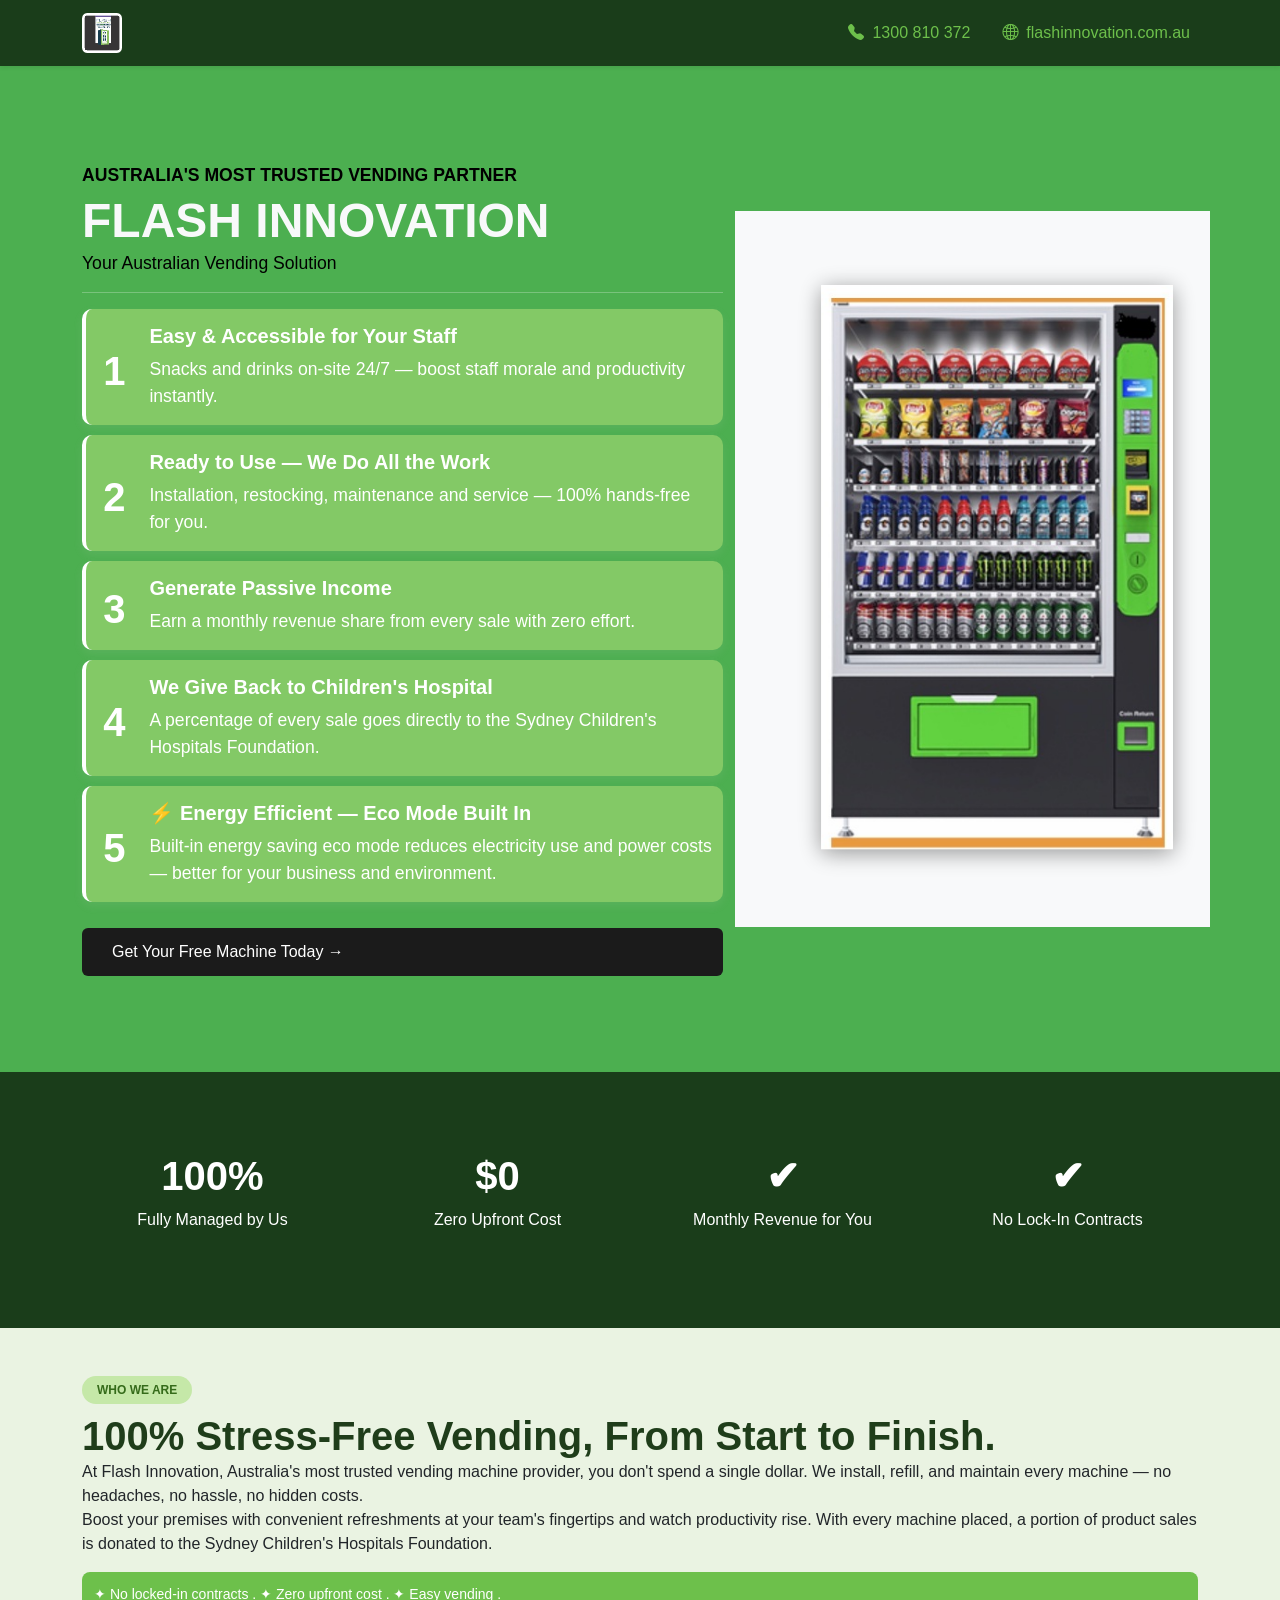
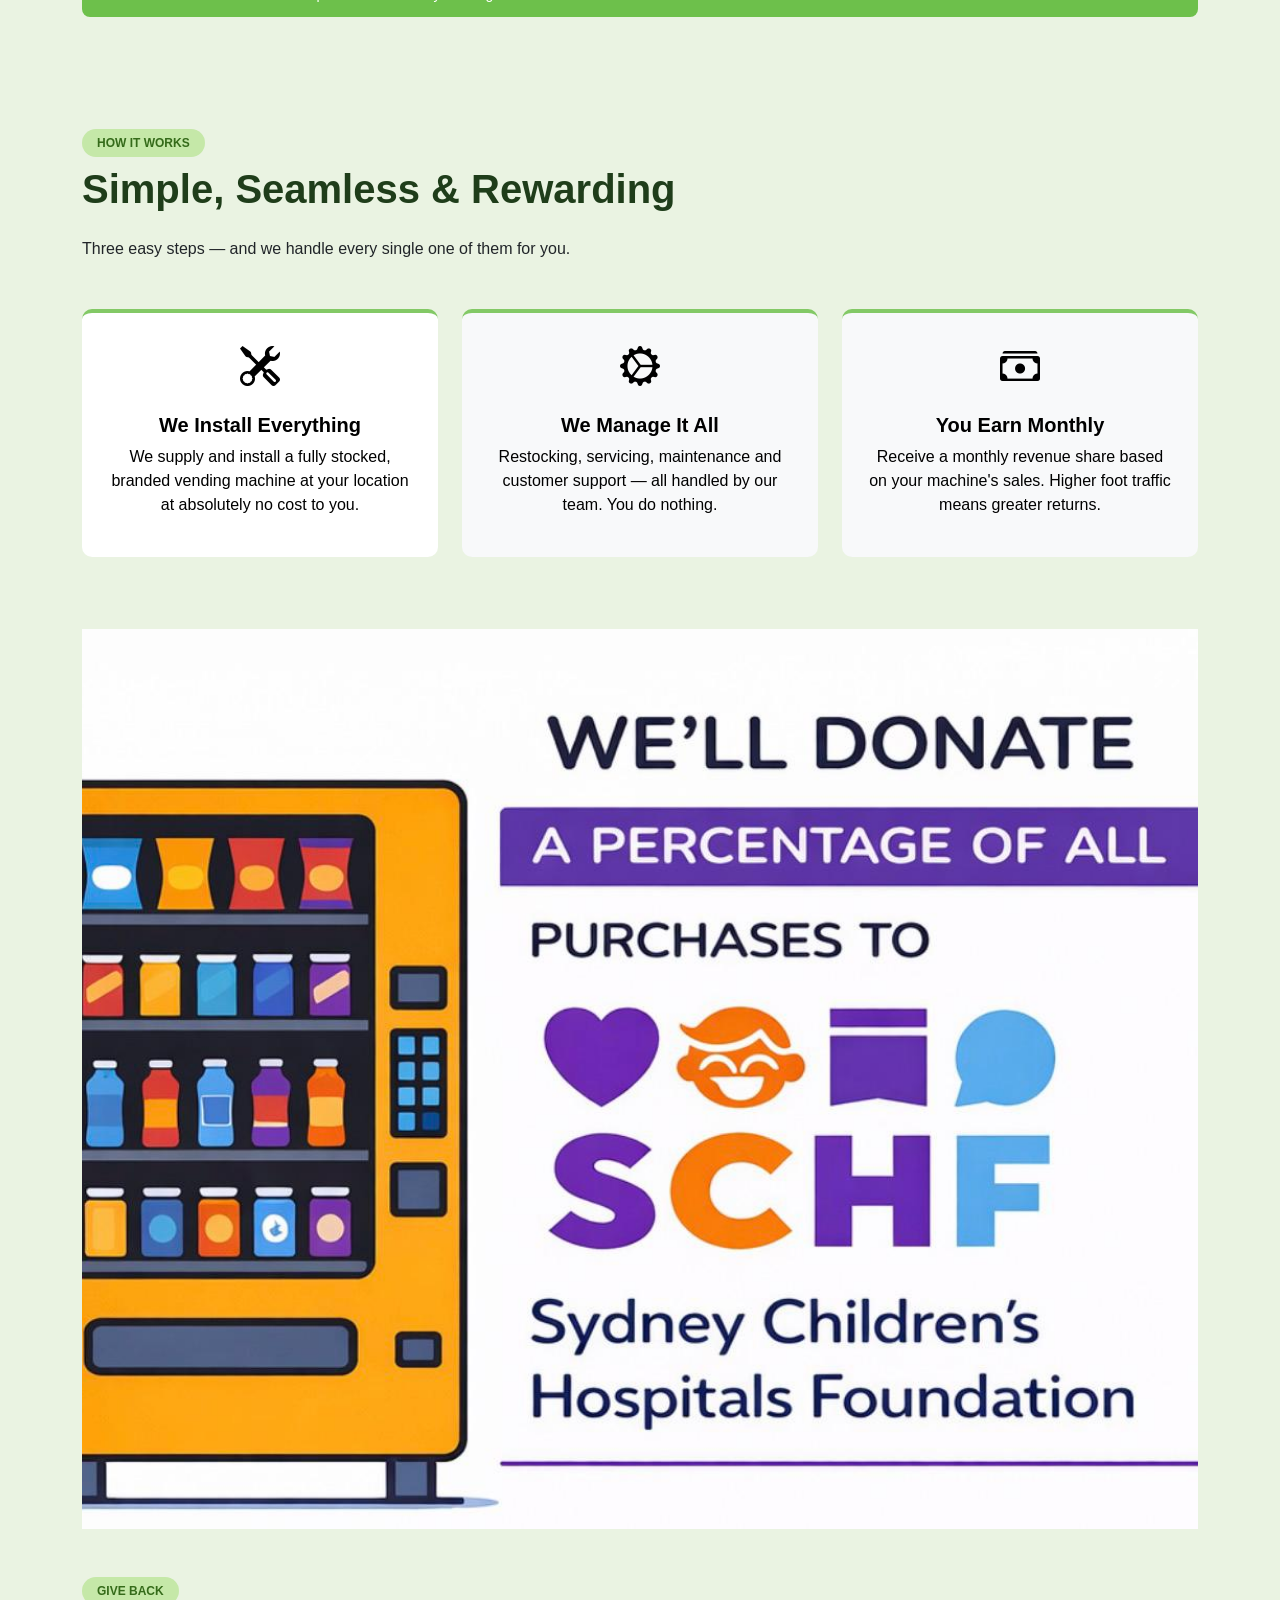
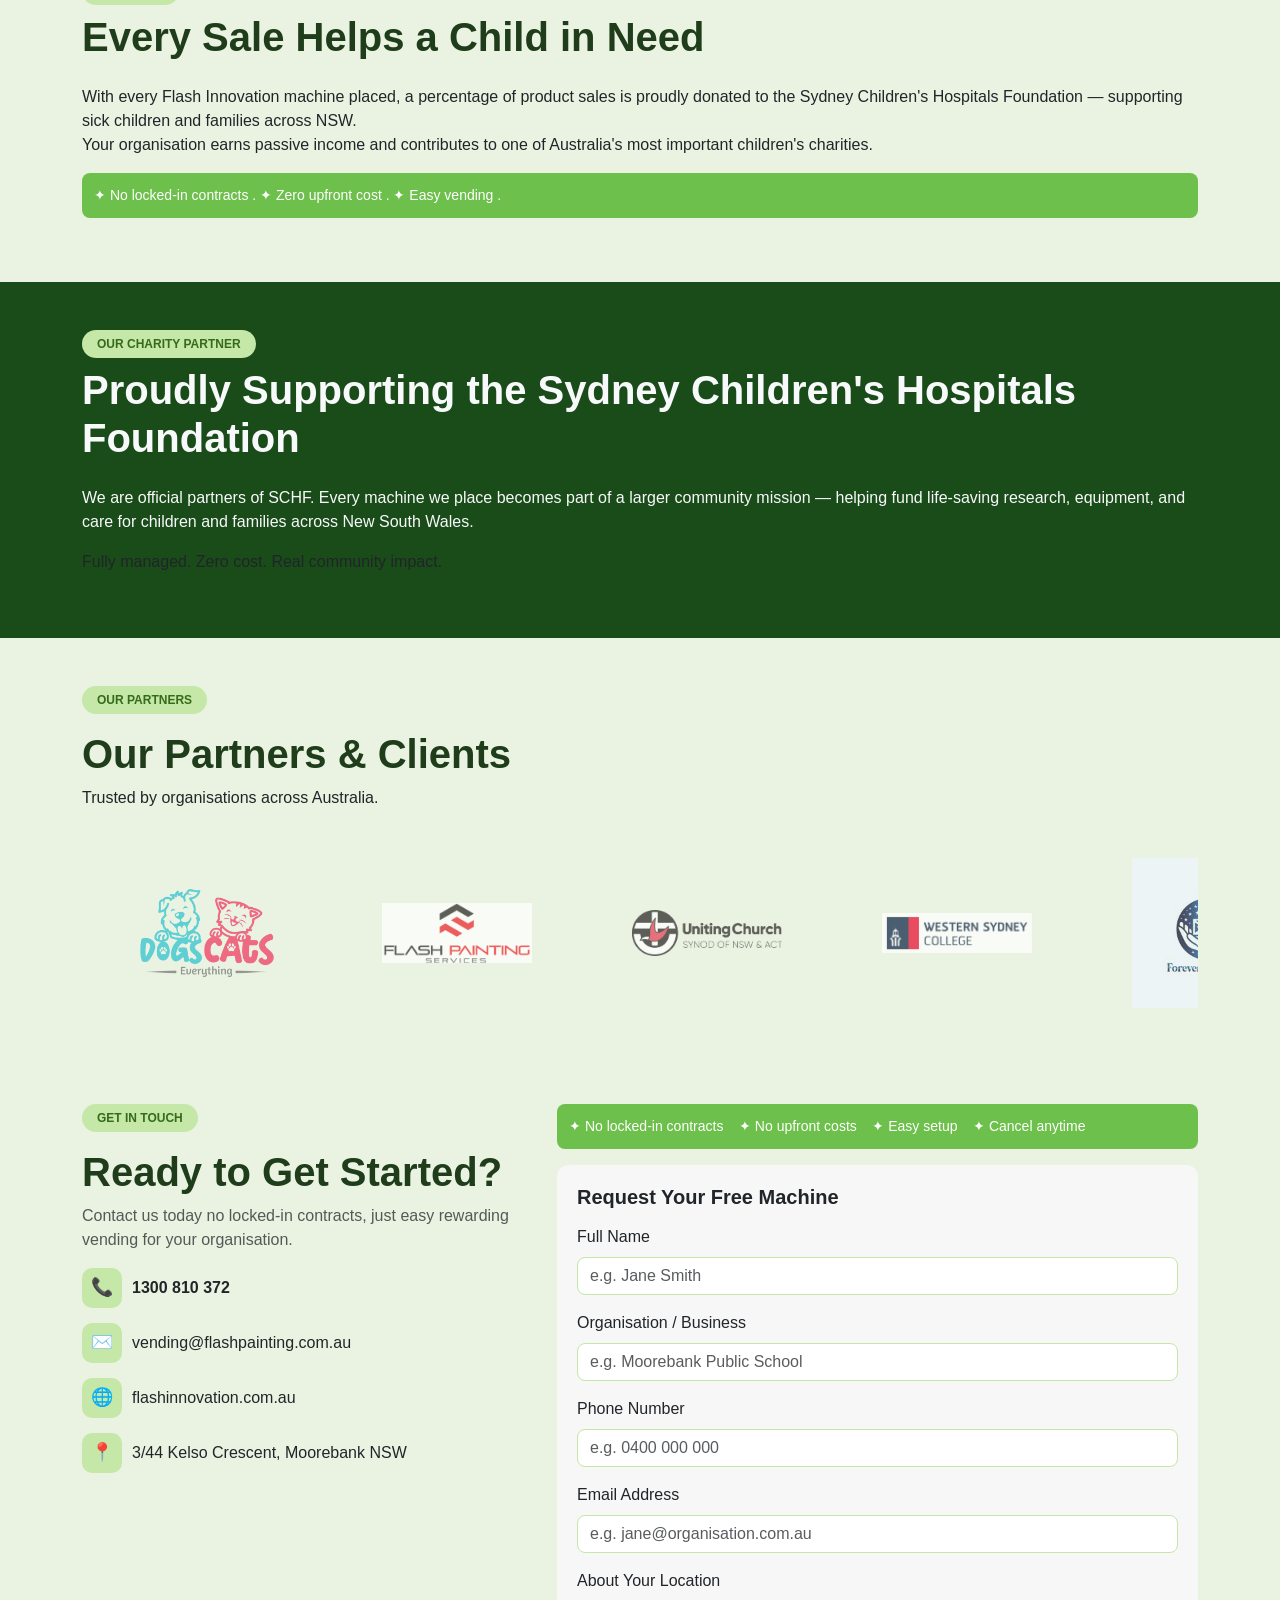
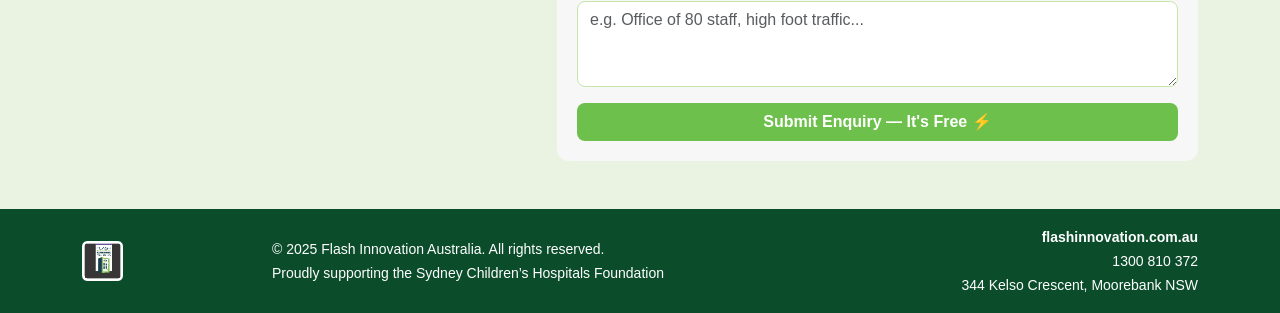
==== index.html @ 41f9fbfb "first commit" ====
<!DOCTYPE html>
<html lang="en">
<head>
  <meta charset="UTF-8">
  <meta name="viewport" content="width=device-width, initial-scale=1.0">
  <title>Flash Innovation</title>
  <!-- Bootstrap 5 CSS -->
  <link href="https://cdn.jsdelivr.net/npm/bootstrap@5.3.0/dist/css/bootstrap.min.css" rel="stylesheet">
  <link href="https://cdn.jsdelivr.net/npm/bootstrap-icons@1.10.5/font/bootstrap-icons.css" rel="stylesheet">
  <link rel="stylesheet" href="style.css">
</head>
<body>

  <!-- Navbar -->
  <nav class="navbar navbar-expand-lg navbar-light  shadow-sm" style="background-color: #1a3d1a;">
    <div class="container">
      <a class="navbar-brand d-flex align-items-center" href="#">
        <img src="image33.png" alt="Logo" width="40" height="40" class="me-2">
      </a>
      <button class="navbar-toggler" type="button" data-bs-toggle="collapse" data-bs-target="#navbarNav">
        <span class="navbar-toggler-icon"></span>
      </button>
     <div class="collapse navbar-collapse justify-content-end" id="navbarNav">
      <ul class="navbar-nav align-items-center">
        
        <!-- Phone -->
        <li class="nav-item me-3">
          <a class="nav-link d-flex align-items-center" href="tel:1300810372" style="color: #6dc04b;">
            <i class="bi bi-telephone-fill me-2"></i> 1300 810 372
          </a>
        </li>

        <!-- Website / Email -->
        <li class="nav-item">
          <a class="nav-link d-flex align-items-center" href="https://flashinnovation.com.au" target="_blank" style="color: #6dc04b;">
            <i class="bi bi-globe2 me-2"></i> flashinnovation.com.au
          </a>
        </li>

      </ul>
    </div>
    </div>
  </nav>

  <!-- Hero Section -->
  <section class="hero-section text-lg-start">
    <div class="container">
      <div class="row align-items-center">
        
        <div class="col-lg-7 mb-4 mb-lg-0">
          <p class="mb-1 text-black fw-bold">AUSTRALIA'S MOST TRUSTED VENDING PARTNER</p>
          <h1 class="title text-light mb-0">FLASH INNOVATION</h1>
          <p class="mb-2 text-black">Your Australian Vending Solution</p>
          
          <hr>
          

          <div class="features mt-3">
            <div class="card">
              <div class="row align-items-center">
                <div class="col-1 text-end">
                  <h1 class="fs-1">1</h1>
                </div>
                <div class="align-left col-11">
                  <h5><b>Easy & Accessible for Your Staff</b></h5>
                  <p>Snacks and drinks on-site 24/7 — boost staff morale and productivity instantly.</p>
                </div>
              </div>              
            </div>

            <div class="card">
              <div class="row align-items-center">
                 <div class="col-1 text-end">
                  <h1 class="fs-1">2</h1>
                </div>
                <div class="col-11">
                  <h5><b>Ready to Use — We Do All the Work</b></h5>
                   <p>Installation, restocking, maintenance and service — 100% hands-free for you.</p>
                </div>
              </div>              
            </div>

             <div class="card">
              <div class="row align-items-center">
                <div class="col-1 text-end">
                  <h1 class="fs-1">3</h1>
                </div>
                <div class="col-11">
                  <h5><b>Generate Passive Income</b></h5>
                   <p>Earn a monthly revenue share from every sale with zero effort.</p>
                </div>
              </div>              
            </div>

            <div class="card">
              <div class="row align-items-center">
                <div class="col-1 text-end">
                  <h1 class="fs-1">4</h1>
                </div>
                <div class="col-11">
                  <h5><b>We Give Back to Children's Hospital</b></h5>
                   <p>A percentage of every sale goes directly to the Sydney Children's Hospitals Foundation.</p>
                </div>
              </div>              
            </div>
            <div class="card">
              <div class="row align-items-center">
                <div class="col-1 text-end">
                  <h1 class="fs-1">5</h1>
                </div>
                <div class="col-11">
                  <h5><b>⚡ Energy Efficient — Eco Mode Built In</b></h5>
                   <p>Built-in energy saving eco mode reduces electricity use and power costs — better for your business and environment.</p>
                </div>
              </div>              
            </div>      
          </div>

          <a href="#" class="btn btn-primary mt-3 w-100 text-start">Get Your Free Machine Today →</a>
        </div>
        <div class="col-lg-5 mb-4 mb-lg-0 bg-light">
          <div class="vending-image">
            <img src="image14.png" alt="Vending Machine">
          </div>
        </div>
      </div>
    </div>
  </section>

  <!-- Stats Section -->
  <section class="stats-section">
    <div class="container">
      <div class="row text-center justify-content-center">
        <div class="col-md-3 col-6 stat">
          <h2>100%</h2>
          <p>Fully Managed by Us</p>
        </div>
        <div class="col-md-3 col-6 stat">
          <h2>$0</h2>
          <p>Zero Upfront Cost</p>
        </div>
        <div class="col-md-3 col-6 stat">
          <h2>✔</h2>
          <p>Monthly Revenue for You</p>
        </div>
        <div class="col-md-3 col-6 stat">
          <h2>✔</h2>
          <p>No Lock-In Contracts</p>
        </div>
      </div>
    </div>
  </section>

    <!-- End Section -->
    <!-- start Section -->

    <section>
        <div class="container py-5">
         <div class="badge-custom mb-2">
            <p style="margin: 0;">WHO WE ARE</p>
       
          </div>
            <h1 class="title mb-0">
              100% Stress-Free Vending, From Start to Finish.
            </h1>
            <p>
              At Flash Innovation, Australia's most trusted vending machine provider, you don't spend a single dollar. We install, refill, and maintain
              every machine — no headaches, no hassle, no hidden costs. <br>
              Boost your premises with convenient refreshments at your team's fingertips and watch productivity rise. With every machine placed, a
              portion of product sales is donated to the Sydney Children's Hospitals Foundation.
            </p>
         
           <div class="highlight-bar mb-3 text-blod">
              <span>✦ No locked-in contracts . </span>
              <span>✦ Zero upfront cost . </span>
              <span>✦ Easy vending . </span>
            </div>

            
        </div>
    </section>

    <section class="rewarding">
      <div class="container py-5">
        
        <!-- Badge -->
        <div class="badge-custom mb-2">
          <p class="mb-0">HOW IT WORKS</p>
        </div>

        <!-- Title -->
        <h1 class="title mb-4">Simple, Seamless & Rewarding</h1>
        <p class="mb-5">Three easy steps — and we handle every single one of them for you.</p>

        <div class="row justify-content-center">

          <!-- Step 1 -->
          <div class="col-md-4 mb-4">
            <div class="card h-100 text-center p-4" 
                style="background-color: #fff; color: #000; border: none; border-radius: 10px; border-top: #83c966 solid 4px;">
              <!-- Icon -->
              <i class="bi bi-tools fs-1 mb-3"></i>
              <h5 class="mb-2"><b>We Install Everything</b></h5>
              <p>We supply and install a fully stocked, branded vending machine at your location at absolutely no cost to you.</p>
            </div>           
          </div>

          <!-- Step 2 -->
          <div class="col-md-4 mb-4">
            <div class="card h-100 text-center p-4" 
                style="background-color: #f8f9fa; color: #000; border: none; border-radius: 10px; border-top: #83c966 solid 4px;">
              <i class="bi bi-gear-wide-connected fs-1 mb-3"></i>           
              <h5 class="mb-2"><b>We Manage It All</b></h5>
              <p>Restocking, servicing, maintenance and customer support — all handled by our team. You do nothing.</p>
            </div>           
          </div>

          <!-- Step 3 -->
          <div class="col-md-4 mb-4">
            <div class="card h-100 text-center p-4" 
                style="background-color: #f8f9fa; color: #000; border: none; border-radius: 10px; border-top: #83c966 solid 4px;">
              <i class="bi bi-cash-stack fs-1 mb-3"></i>
              <h5 class="mb-2"><b>You Earn Monthly</b></h5>
              <p>Receive a monthly revenue share based on your machine's sales. Higher foot traffic means greater returns.</p>
            </div>           
          </div>

        </div>
      </div>
    </section>
 

<section class="hero-image container py-0">
  <img src="discount.jpeg" alt="Discount Banner" class="img-fluid w-100" style="height: 100vh; object-fit: cover;">
</section>


        <!-- start Section -->

    <section>
        <div class="container py-5">
         <div class="badge-custom mb-2">
            <p style="margin: 0; ">GIVE BACK</p>
       
          </div>
            <h1 class="title mb-4">
              Every Sale Helps a Child in Need
            </h1>
            <p>
              With every Flash Innovation machine placed, a percentage of product sales is proudly donated to the Sydney Children's Hospitals
              Foundation — supporting sick children and families across NSW. <Br>
              Your organisation earns passive income and contributes to one of Australia's most important children's charities.
            </p>
         
           <div class="highlight-bar mb-3 text-blod">
              <span>✦ No locked-in contracts .</span>
              <span>✦ Zero upfront cost .</span>
              <span>✦ Easy vending .</span>
            </div>

            
        </div>
    </section>

            <!-- start Section -->

    <section style="background-color: #1a4c1a;">
        <div class="container py-5">
         <div class="badge-custom mb-2">
            <p style="margin: 0;">OUR CHARITY PARTNER</p>
       
          </div>
            <h1 class="title mb-4 text-light">
             Proudly Supporting the Sydney Children's Hospitals Foundation
            </h1>
            <p class="text-light">
           We are official partners of SCHF. Every machine we place becomes part of a larger community mission — helping fund life-saving research, equipment, and care for children and families across New South Wales.
            </p>
            <p >Fully managed. Zero cost. Real community impact.</p>

            
        </div>
    </section>


        <!-- start Section -->

<section>
  <div class="container py-5">

    <div>
      <div class="badge-custom">
        <p style="margin: 0;">OUR PARTNERS</p>
      </div>
      <h1 class="title mt-3">Our Partners & Clients</h1>
      <p>Trusted by organisations across Australia.</p>
    </div>
   

    <!-- Clients Slider -->
    <div class="client-slider mt-5">
      <div class="slide-track">

        <!-- Client 1 -->
        <div class="slide">
          <img src="Dogs-Cats-Everything-Logo.png" alt="">
        </div>

        <!-- Client 2 -->
        <div class="slide">
          <img src="images.png" alt="">
        </div>

        <!-- Client 3 -->
        <div class="slide">
          <img src="synod-logo.62e58ea5.png" alt="Client 3">
        </div>

        <!-- Client 4 -->
        <div class="slide">
          <img src="logo-(1).png" alt="Client 4">
        </div>

        <!-- Client 5 -->
        <div class="slide">
          <img src="foreverMessage_logo.jpeg" alt="Client 5">
        </div>

        <!-- Repeat for smooth loop -->
        <div class="slide">
          <img src="Dogs-Cats-Everything-Logo.png" alt="Client 1">
        </div>
        <div class="slide">
          <img src="images.png" alt="Client 2">
        </div>
        <div class="slide">
          <img src="synod-logo.62e58ea5.png" alt="Client 3">
        </div>
        <div class="slide">
          <img src="logo-(1).png" alt="Client 4">
        </div>
        <div class="slide">
          <img src="foreverMessage_logo.jpeg" alt="Client 5">
        </div>

      </div>
    </div>

  </div>
</section>

<section class="py-5">
  <div class="container">
    <div class="row g-4">

      <!-- LEFT SIDE -->
      <div class="col-lg-5">

        <span class="badge-custom">GET IN TOUCH</span>

        <h1 class="title mt-3">Ready to Get Started?</h1>

        <p class="text-muted">
          Contact us today  no locked-in contracts, just easy rewarding vending for your organisation.
        </p>

        <div class="info-box">
          <div class="icon-box">📞</div>
          <div><strong>1300 810 372</strong></div>
        </div>

        <div class="info-box">
          <div class="icon-box">✉️</div>
          <div>vending@flashpainting.com.au</div>
        </div>

        <div class="info-box">
          <div class="icon-box">🌐</div>
          <div>flashinnovation.com.au</div>
        </div>

        <div class="info-box">
          <div class="icon-box">📍</div>
          <div>3/44 Kelso Crescent, Moorebank NSW</div>
        </div>

      </div>

      <!-- RIGHT SIDE -->
      <div class="col-lg-7">

        <div class="highlight-bar mb-3">
          ✦ No locked-in contracts &nbsp;&nbsp;
          ✦ No upfront costs &nbsp;&nbsp;
          ✦ Easy setup &nbsp;&nbsp;
          ✦ Cancel anytime
        </div>

        <div class="form-card">

          <h5 class="mb-3 fw-bold">Request Your Free Machine</h5>

          <form>
            <div class="mb-3">
              <label class="form-label">Full Name</label>
              <input type="text" class="form-control" placeholder="e.g. Jane Smith">
            </div>

            <div class="mb-3">
              <label class="form-label">Organisation / Business</label>
              <input type="text" class="form-control" placeholder="e.g. Moorebank Public School">
            </div>

            <div class="mb-3">
              <label class="form-label">Phone Number</label>
              <input type="text" class="form-control" placeholder="e.g. 0400 000 000">
            </div>

            <div class="mb-3">
              <label class="form-label">Email Address</label>
              <input type="email" class="form-control" placeholder="e.g. jane@organisation.com.au">
            </div>

            <div class="mb-3">
              <label class="form-label">About Your Location</label>
              <textarea class="form-control" rows="3" placeholder="e.g. Office of 80 staff, high foot traffic..."></textarea>
            </div>

            <button type="submit" class="btn btn-custom w-100">
              Submit Enquiry — It's Free ⚡
            </button>

          </form>

        </div>

      </div>

    </div>
  </div>
</section>

<!-- Bootstrap 5 Footer -->
<footer class="bg-success text-white py-3" style="background-color:#0b4d2b !important;">
    <div class="container">
        <div class="row align-items-center text-center text-md-start">
            
            <!-- Left: Logo -->
            <div class="col-md-2 mb-2 mb-md-0">
                <img src="image33.png" alt="Logo" class="img-fluid" style="max-height:40px;">
            </div>

            <!-- Center: Text -->
            <div class="col-md-6 mb-2 mb-md-0">
                <small>
                    © 2025 Flash Innovation Australia. All rights reserved.<br>
                    Proudly supporting the Sydney Children’s Hospitals Foundation
                </small>
            </div>

            <!-- Right: Contact Info -->
            <div class="col-md-4 text-md-end">
                <small>
                    <strong>flashinnovation.com.au</strong><br>
                    1300 810 372<br>
                    344 Kelso Crescent, Moorebank NSW
                </small>
            </div>

        </div>
    </div>
</footer>

<style>
.client-slider {
  overflow: hidden;
  position: relative;
  width: 100%;
}

.slide-track {
  display: flex;
  width: calc(250px * 10);
  animation: scroll 20s linear infinite;
}

.slide {
  width: 250px;
  display: flex;
  align-items: center;
  justify-content: center;
}

.slide img {
  width: 150px;
  opacity: 0.7;
  transition: transform 0.1s ease, opacity 0.1s ease;
}

/* Hover Effect */
.slide img:hover {
  transform: scale(1.1);
  opacity: 1;
}

/* Animation */
@keyframes scroll {
  0% {
    transform: translateX(0);
  }
  100% {
    transform: translateX(-50%);
  }
}
</style>

  <!-- Bootstrap 5 JS -->
  <script src="https://cdn.jsdelivr.net/npm/bootstrap@5.3.0/dist/js/bootstrap.bundle.min.js"></script>
</body>
</html>
---- style.css ----
*{
      font-family: Arial, sans-serif !important;
    }
    body {
      background-color: #eaf3e2;
      font-family: Arial, sans-serif;
    }

      .large-heading {
      font-size: 3rem; /* You can adjust the size */
    }

    /* Hero Section */
    .hero-section {
      background-color: #4caf50;
      color: #fff;
      padding: 6rem 0;
    }


    .hero-section h1 {
      font-weight: 700;
      font-size: 3rem;
    }
    .hero-section p {
      font-size: 1.1rem;
    }
    .hero-section .btn-primary {
      background-color: #1b1b1b;
      border: none;
      padding: 12px 30px;
      font-weight: 500;
      transition: background-color 0.3s ease;
    }
    .hero-section .btn-primary:hover {
      background-color: #333;
    }

    /* Features Cards */
    .features .card {
      background-color: #83c966; /* light green */
      color: #fff; /* white text */
      border: none;
      border-radius: 10px;
      border-left: #fff solid 4px ;
      padding: 15px 10px 0 10px;
      margin-bottom: 10px;
      box-shadow: 0 4px 10px rgba(212, 203, 203, 0.1);
      transition: transform 0.3s ease, box-shadow 0.3s ease;
    }



    /* .features .card:hover {
      transform: translateY(-5px);
      box-shadow: 0 8px 20px rgba(0,0,0,0.15);
    } */

    /* Vending Image */
    .vending-image img {
      width: 100%;
      border-radius: 10px;
      object-fit: cover;
    }

    /* Stats Section */
    .stats-section {
      background-color: #1a3d1a;
      color: #fff;
      padding: 4rem 0;
      text-align: center;
    }
    .stats-section h2 {
      font-weight: 700;
      font-size: 2.5rem;
      margin-bottom: 0.5rem;
    }
    .stats-section .stat {
      margin: 1rem 0;
    }

    @media (max-width: 992px) {
      .hero-section h1 {
        font-size: 2.5rem;
      }
    }
    @media (max-width: 576px) {
      .hero-section {
        padding: 4rem 1rem;
      }
    }



    /* contact use */



    .badge-custom {
      background-color: #c5e8a8;
      color: #356b1a;
      font-weight: 600;
      border-radius: 20px;
      padding: 5px 15px;
      display: inline-block;
      font-size: 12px;
    }

    .title {
      color: #1f3d1a;
      font-weight: 700;
    }

    .info-box {
      display: flex;
      align-items: center;
      margin-bottom: 15px;
    }

    .icon-box {
      width: 40px;
      height: 40px;
      background: #c5e8a8;
      border-radius: 10px;
      display: flex;
      align-items: center;
      justify-content: center;
      margin-right: 10px;
      font-size: 18px;
    }

    .highlight-bar {
      background-color: #6dc04b;
      color: white;
      padding: 12px;
      border-radius: 8px;
      font-size: 14px;
      font-weight: 500;
    }

    .form-card {
      background: #f7f7f7;
      border-radius: 12px;
      padding: 20px;
    }

    .form-control {
      border-radius: 8px;
      border: 1px solid #c5e8a8;
    }

    .btn-custom {
      background-color: #6dc04b;
      color: white;
      border-radius: 8px;
      font-weight: 600;
    }

    .btn-custom:hover {
      background-color: #5aad3f;
    }
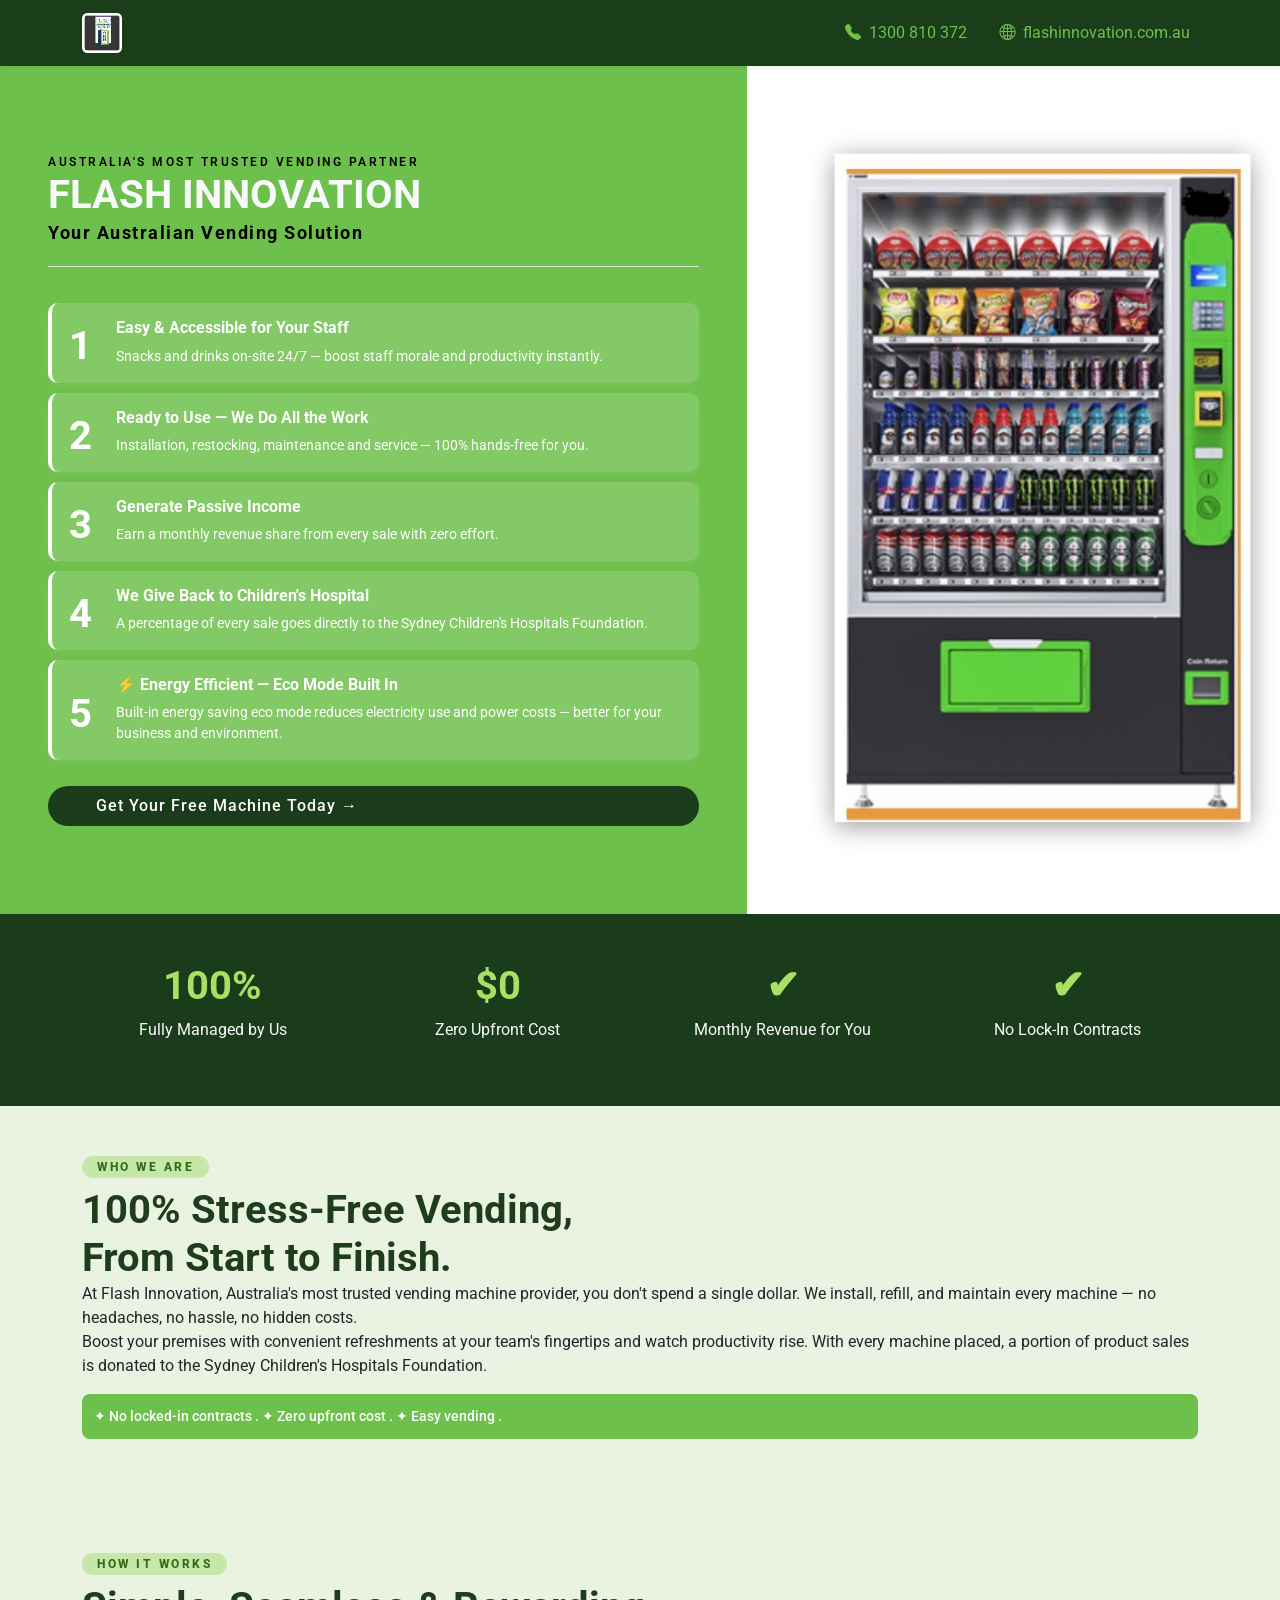
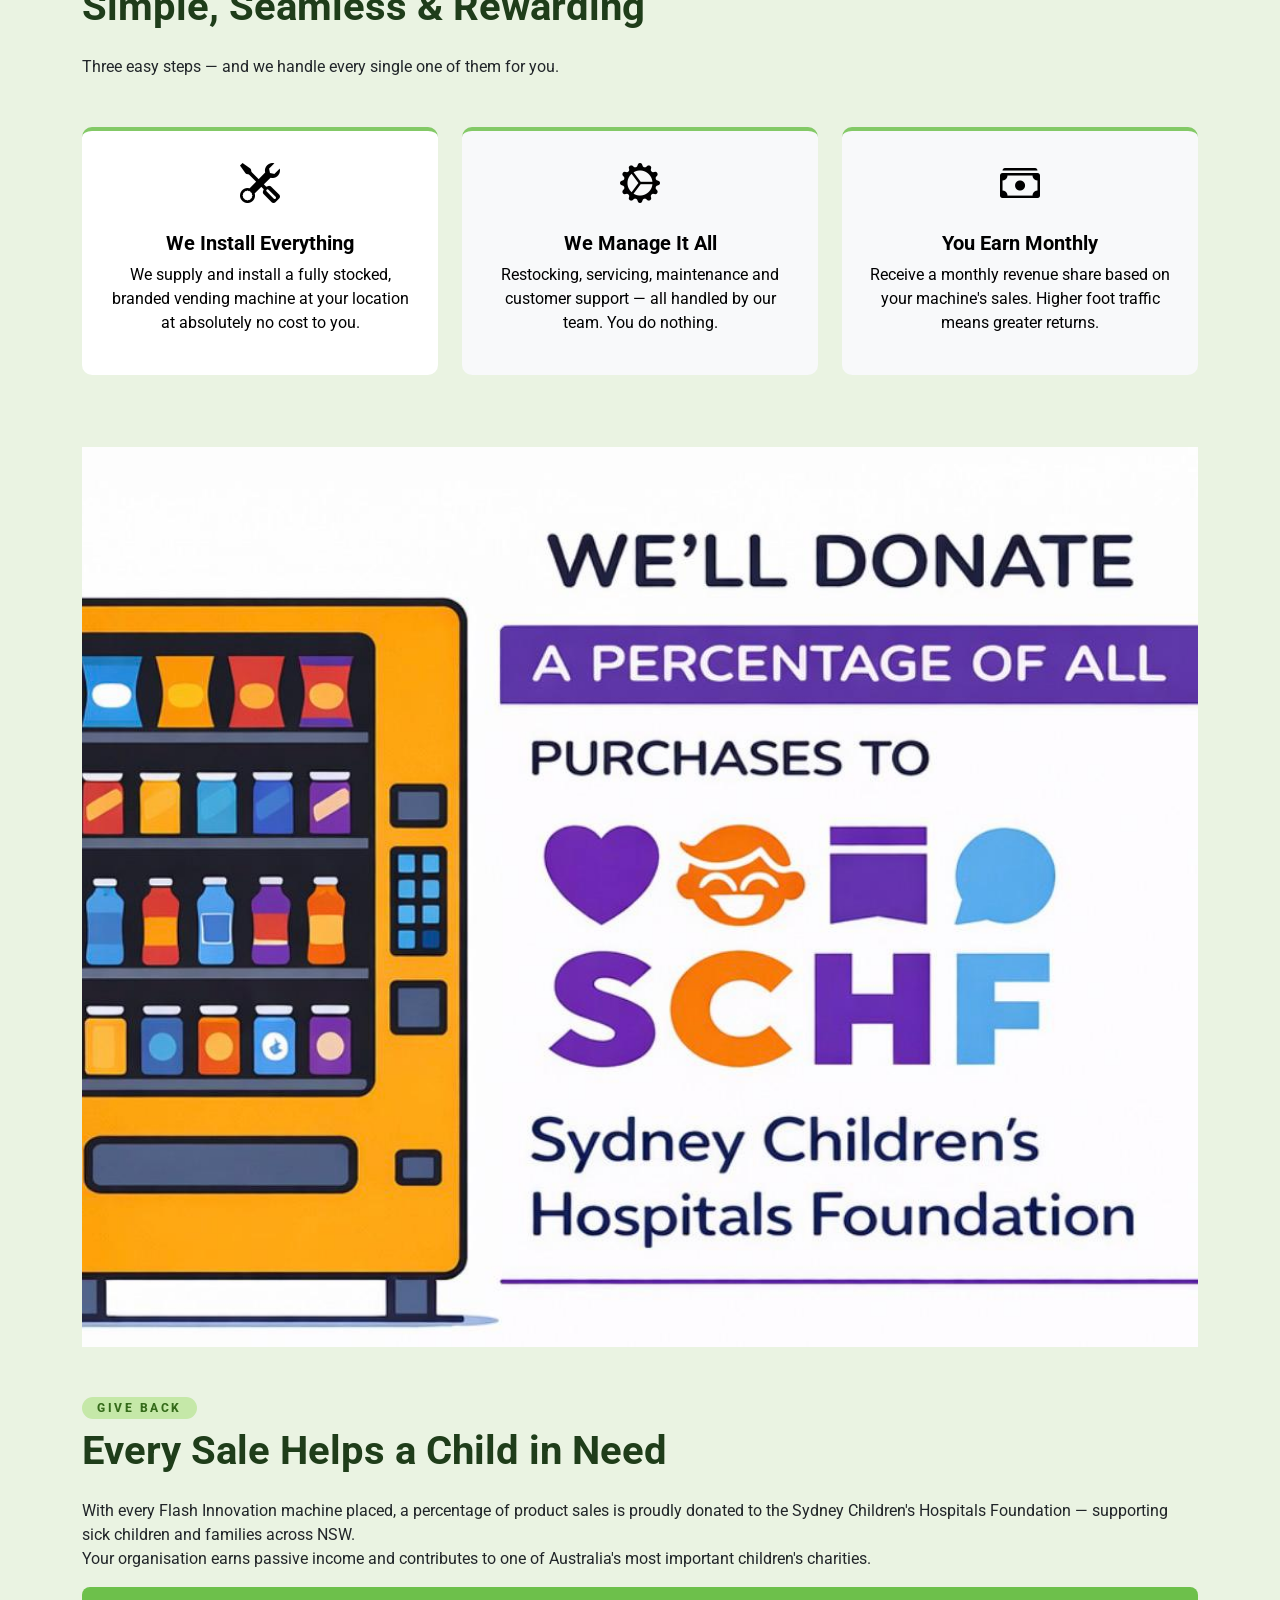
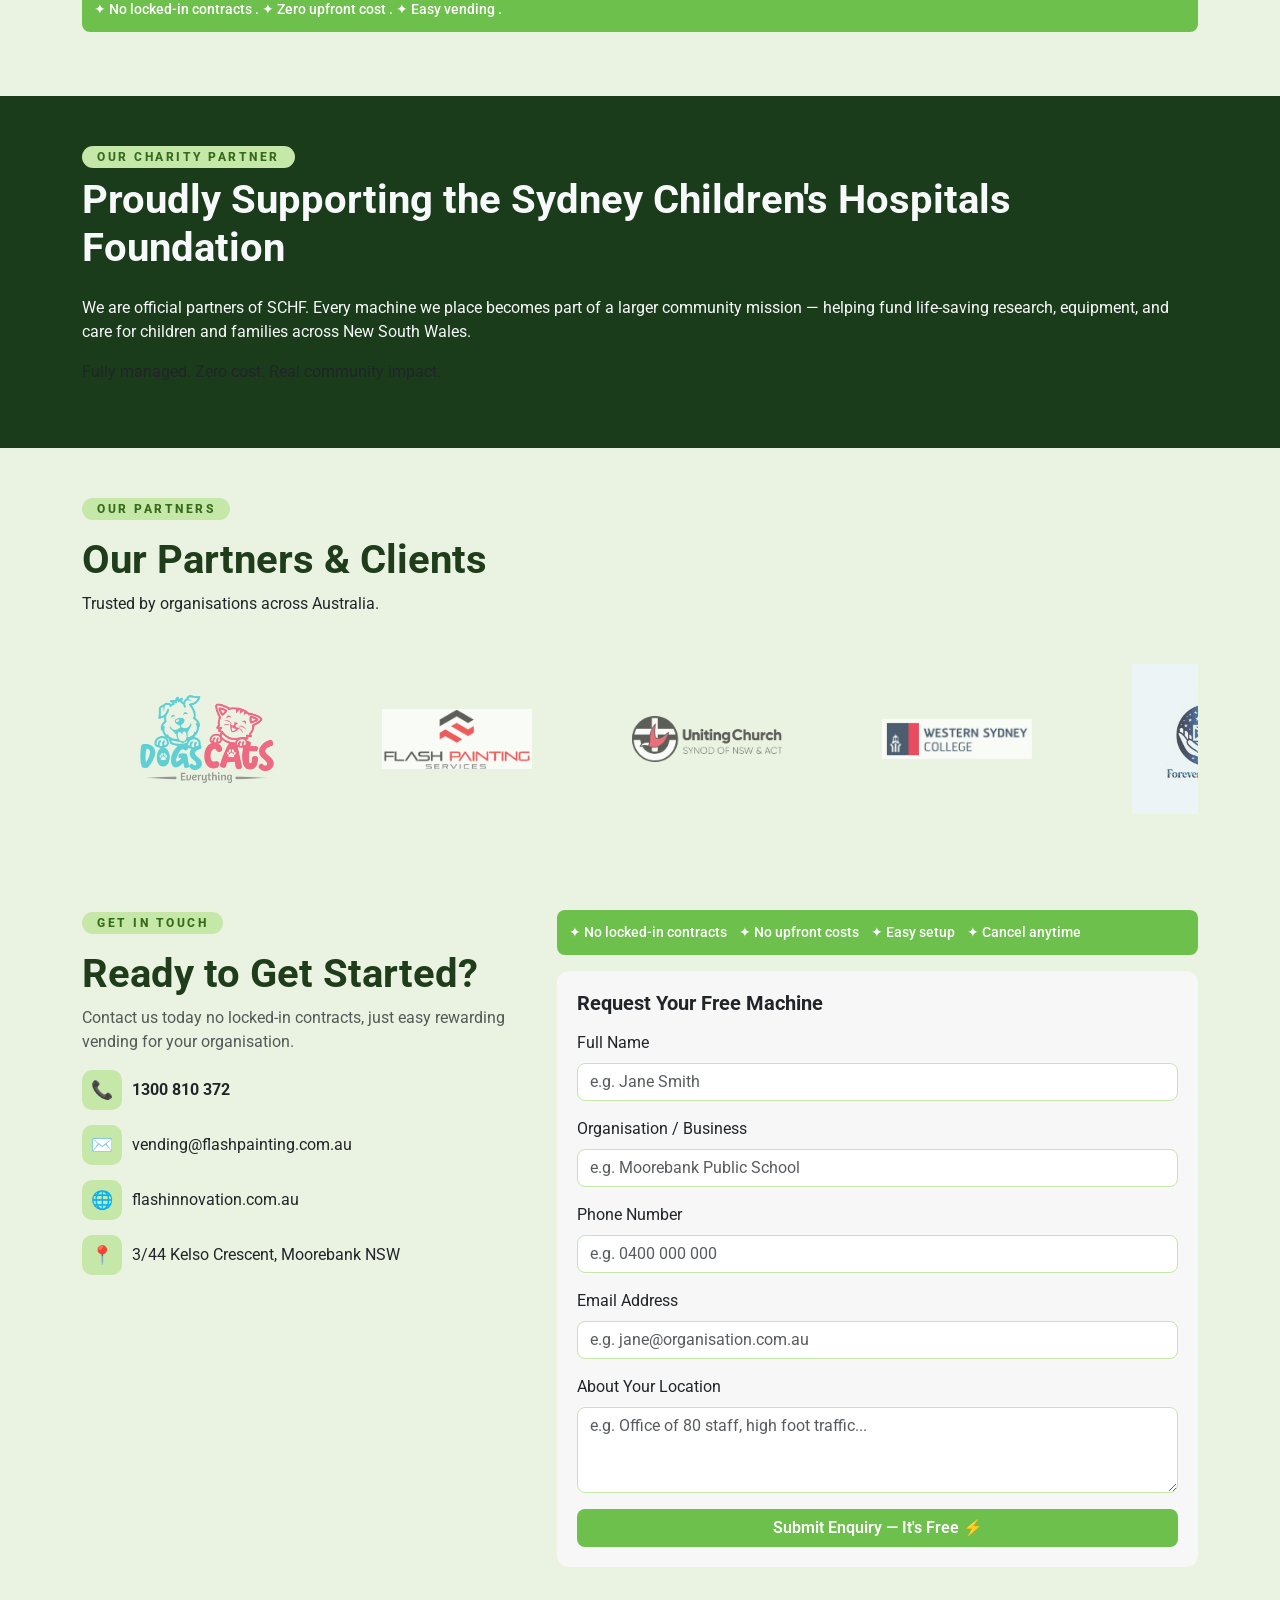
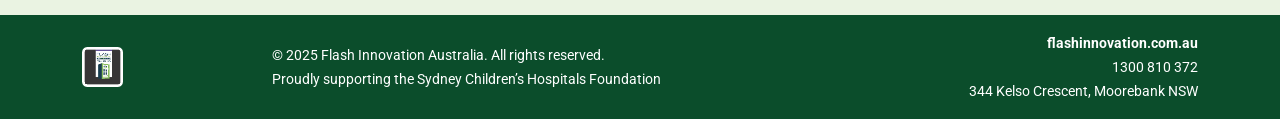
==== commit 4b685583: "add section" ====
--- a/index.html
+++ b/index.html
@@ -8,6 +8,9 @@
   <link href="https://cdn.jsdelivr.net/npm/bootstrap@5.3.0/dist/css/bootstrap.min.css" rel="stylesheet">
   <link href="https://cdn.jsdelivr.net/npm/bootstrap-icons@1.10.5/font/bootstrap-icons.css" rel="stylesheet">
   <link rel="stylesheet" href="style.css">
+  <link rel="preconnect" href="https://fonts.googleapis.com">
+<link rel="preconnect" href="https://fonts.gstatic.com" crossorigin>
+<link href="https://fonts.googleapis.com/css2?family=Montserrat+Alternates:ital,wght@0,100;0,200;0,300;0,400;0,500;0,600;0,700;0,800;0,900;1,100;1,200;1,300;1,400;1,500;1,600;1,700;1,800;1,900&family=Montserrat:ital,wght@0,100..900;1,100..900&family=Ramabhadra&family=Roboto:ital,wght@0,100..900;1,100..900&display=swap" rel="stylesheet">
 </head>
 <body>
 
@@ -43,6 +46,102 @@
   </nav>
 
   <!-- Hero Section -->
+   <section class="hero-section text-lg-start py-0">
+  <div class="container-fluid p-0">
+    <div class="row align-items-center g-0">
+      
+      <!-- LEFT SIDE (GREEN) -->
+      <div class="col-lg-7 mb-2 mb-lg-0 left-side">
+        <div class="p-5">
+          <p class="mb-0 text-black" style="font-size: 12px; font-weight: 600; letter-spacing: 2.5px;">AUSTRALIA'S MOST TRUSTED VENDING PARTNER</p>
+          <h1 class="title text-light mb-0"style="font-size: 2.5rem;" >FLASH INNOVATION</h1>
+          <p class="mb-2 text-black fw-bold" style="font-size: 18px; letter-spacing: 1.5px;">Your Australian Vending Solution</p>
+          
+          <hr class="pb-3" style="border: none; border-top: 1px solid #fff; width: 100%; margin: 20px 0; opacity: 0.7;">
+
+          <!-- your cards stay same -->
+               <div class="features mt-3">
+            <div class="card">
+              <div class="row align-items-center">
+                <div class="col-1 text-end">
+                  <h1 class="fs-1">1</h1>
+                </div>
+                <div class="align-left col-11">
+                  <h6><b>Easy & Accessible for Your Staff</b></h6>
+                  <p style="font-size: 14px;">Snacks and drinks on-site 24/7 — boost staff morale and productivity instantly.</p>
+                </div>
+              </div>              
+            </div>
+
+            <div class="card">
+              <div class="row align-items-center">
+                 <div class="col-1 text-end">
+                  <h1 class="fs-1">2</h1>
+                </div>
+                <div class="col-11">
+                  <h6><b>Ready to Use — We Do All the Work</b></h6>
+                   <p style="font-size: 14px;">Installation, restocking, maintenance and service — 100% hands-free for you.</p>
+                </div>
+              </div>              
+            </div>
+
+             <div class="card">
+              <div class="row align-items-center">
+                <div class="col-1 text-end">
+                  <h1 class="fs-1">3</h1>
+                </div>
+                <div class="col-11">
+                  <h6><b>Generate Passive Income</b></h6>
+                   <p style="font-size: 14px;">Earn a monthly revenue share from every sale with zero effort.</p>
+                </div>
+              </div>              
+            </div>
+
+            <div class="card">
+              <div class="row align-items-center">
+                <div class="col-1 text-end">
+                  <h1 class="fs-1">4</h1>
+                </div>
+                <div class="col-11">
+                  <h6><b>We Give Back to Children's Hospital</b></h6>
+                   <p style="font-size: 14px;">A percentage of every sale goes directly to the Sydney Children's Hospitals Foundation.</p>
+                </div>
+              </div>              
+            </div>
+            <div class="card">
+              <div class="row align-items-center">
+                <div class="col-1 text-end">
+                  <h1 class="fs-1">5</h1>
+                </div>
+                <div class="col-11">
+                  <h6><b>⚡ Energy Efficient — Eco Mode Built In</b></h6>
+                   <p style="font-size: 14px;">Built-in energy saving eco mode reduces electricity use and power costs — better for your business and environment.</p>
+                </div>
+              </div>              
+            </div>      
+          </div>
+
+          <a href="#" style="background-color: #1A3C1A; letter-spacing: 1px;" class="btn btn-primary mt-3 px-5 py-2 w-100 text-start rounded-pill">
+            Get Your Free Machine Today →
+          </a>
+        </div>
+      </div>
+
+      <!-- RIGHT SIDE (WHITE) -->
+      <div class="col-lg-5 mb-2 mb-lg-0 right-side text-center">
+       
+          <div class="vending-image">
+            <img src="image14.png" class="img-fluid" alt="Vending Machine">
+          </div>
+      
+      </div>
+
+    </div>
+  </div>
+</section>
+
+
+<!-- 
   <section class="hero-section text-lg-start">
     <div class="container">
       <div class="row align-items-center">
@@ -62,8 +161,8 @@
                   <h1 class="fs-1">1</h1>
                 </div>
                 <div class="align-left col-11">
-                  <h5><b>Easy & Accessible for Your Staff</b></h5>
-                  <p>Snacks and drinks on-site 24/7 — boost staff morale and productivity instantly.</p>
+                  <h6><b>Easy & Accessible for Your Staff</b></h6>
+                  <p style="font-size: 14px;">Snacks and drinks on-site 24/7 — boost staff morale and productivity instantly.</p>
                 </div>
               </div>              
             </div>
@@ -74,8 +173,8 @@
                   <h1 class="fs-1">2</h1>
                 </div>
                 <div class="col-11">
-                  <h5><b>Ready to Use — We Do All the Work</b></h5>
-                   <p>Installation, restocking, maintenance and service — 100% hands-free for you.</p>
+                  <h6><b>Ready to Use — We Do All the Work</b></h6>
+                   <p style="font-size: 14px;">Installation, restocking, maintenance and service — 100% hands-free for you.</p>
                 </div>
               </div>              
             </div>
@@ -86,8 +185,8 @@
                   <h1 class="fs-1">3</h1>
                 </div>
                 <div class="col-11">
-                  <h5><b>Generate Passive Income</b></h5>
-                   <p>Earn a monthly revenue share from every sale with zero effort.</p>
+                  <h6><b>Generate Passive Income</b></h6>
+                   <p style="font-size: 14px;">Earn a monthly revenue share from every sale with zero effort.</p>
                 </div>
               </div>              
             </div>
@@ -98,8 +197,8 @@
                   <h1 class="fs-1">4</h1>
                 </div>
                 <div class="col-11">
-                  <h5><b>We Give Back to Children's Hospital</b></h5>
-                   <p>A percentage of every sale goes directly to the Sydney Children's Hospitals Foundation.</p>
+                  <h6><b>We Give Back to Children's Hospital</b></h6>
+                   <p style="font-size: 14px;">A percentage of every sale goes directly to the Sydney Children's Hospitals Foundation.</p>
                 </div>
               </div>              
             </div>
@@ -109,23 +208,25 @@
                   <h1 class="fs-1">5</h1>
                 </div>
                 <div class="col-11">
-                  <h5><b>⚡ Energy Efficient — Eco Mode Built In</b></h5>
-                   <p>Built-in energy saving eco mode reduces electricity use and power costs — better for your business and environment.</p>
+                  <h6><b>⚡ Energy Efficient — Eco Mode Built In</b></h6>
+                   <p style="font-size: 14px;">Built-in energy saving eco mode reduces electricity use and power costs — better for your business and environment.</p>
                 </div>
               </div>              
             </div>      
           </div>
 
-          <a href="#" class="btn btn-primary mt-3 w-100 text-start">Get Your Free Machine Today →</a>
-        </div>
-        <div class="col-lg-5 mb-4 mb-lg-0 bg-light">
+        <a href="#" style="background-color: #1A3C1A; letter-spacing: 1px;" class="btn btn-primary mt-3 px-5 py-2 w-100 text-start rounded-pill">
+          Get Your Free Machine Today →
+        </a>
+        </div>
+        <div class="col-lg-5 mb-4 mb-lg-0 ">
           <div class="vending-image">
             <img src="image14.png" alt="Vending Machine">
           </div>
         </div>
       </div>
     </div>
-  </section>
+  </section> -->
 
   <!-- Stats Section -->
   <section class="stats-section">
@@ -133,19 +234,19 @@
       <div class="row text-center justify-content-center">
         <div class="col-md-3 col-6 stat">
           <h2>100%</h2>
-          <p>Fully Managed by Us</p>
+          <p class="text-light">Fully Managed by Us</p>
         </div>
         <div class="col-md-3 col-6 stat">
           <h2>$0</h2>
-          <p>Zero Upfront Cost</p>
+          <p class="text-light">Zero Upfront Cost</p>
         </div>
         <div class="col-md-3 col-6 stat">
           <h2>✔</h2>
-          <p>Monthly Revenue for You</p>
+          <p class="text-light">Monthly Revenue for You</p>
         </div>
         <div class="col-md-3 col-6 stat">
           <h2>✔</h2>
-          <p>No Lock-In Contracts</p>
+          <p class="text-light">No Lock-In Contracts</p>
         </div>
       </div>
     </div>
@@ -161,7 +262,7 @@
        
           </div>
             <h1 class="title mb-0">
-              100% Stress-Free Vending, From Start to Finish.
+              100% Stress-Free Vending,<br>  From Start to Finish.
             </h1>
             <p>
               At Flash Innovation, Australia's most trusted vending machine provider, you don't spend a single dollar. We install, refill, and maintain
@@ -264,7 +365,7 @@
 
             <!-- start Section -->
 
-    <section style="background-color: #1a4c1a;">
+    <section style="background-color: #1A3C1A;">
         <div class="container py-5">
          <div class="badge-custom mb-2">
             <p style="margin: 0;">OUR CHARITY PARTNER</p>
--- a/style.css
+++ b/style.css
@@ -1,9 +1,12 @@
+    @import url('https://fonts.googleapis.com/css2?family=Montserrat+Alternates:ital,wght@0,100;0,200;0,300;0,400;0,500;0,600;0,700;0,800;0,900;1,100;1,200;1,300;1,400;1,500;1,600;1,700;1,800;1,900&family=Montserrat:ital,wght@0,100..900;1,100..900&family=Roboto:ital,wght@0,100..900;1,100..900&family=Trispace:wght@100..800&display=swap');
     *{
-      font-family: Arial, sans-serif !important;
+    font-family: "Roboto", sans-serif;
+  font-optical-sizing: auto;
     }
     body {
       background-color: #eaf3e2;
-      font-family: Arial, sans-serif;
+       font-family: "Roboto", sans-serif;
+  font-optical-sizing: auto;
     }
 
       .large-heading {
@@ -12,9 +15,8 @@
 
     /* Hero Section */
     .hero-section {
-      background-color: #4caf50;
+      background-color: #6DC04B;
       color: #fff;
-      padding: 6rem 0;
     }
 
 
@@ -50,6 +52,14 @@
     }
 
 
+    .left-side {
+      background-color: #6dc04b; /* green */
+    }
+
+    .right-side {
+      background-color: #ffffff;
+    }
+
 
     /* .features .card:hover {
       transform: translateY(-5px);
@@ -59,15 +69,15 @@
     /* Vending Image */
     .vending-image img {
       width: 100%;
-      border-radius: 10px;
-      object-fit: cover;
+      max-height: 95vh;
+      object-fit: contain;
     }
 
     /* Stats Section */
     .stats-section {
-      background-color: #1a3d1a;
-      color: #fff;
-      padding: 4rem 0;
+      background-color: #1A3C1A;
+      color: #A8E063;
+      padding: 2rem 0;
       text-align: center;
     }
     .stats-section h2 {
@@ -99,11 +109,12 @@
     .badge-custom {
       background-color: #c5e8a8;
       color: #356b1a;
-      font-weight: 600;
+      font-weight: 800;
       border-radius: 20px;
-      padding: 5px 15px;
+      padding: 2px 15px;
       display: inline-block;
       font-size: 12px;
+      letter-spacing: 2.5px;
     }
 
     .title {
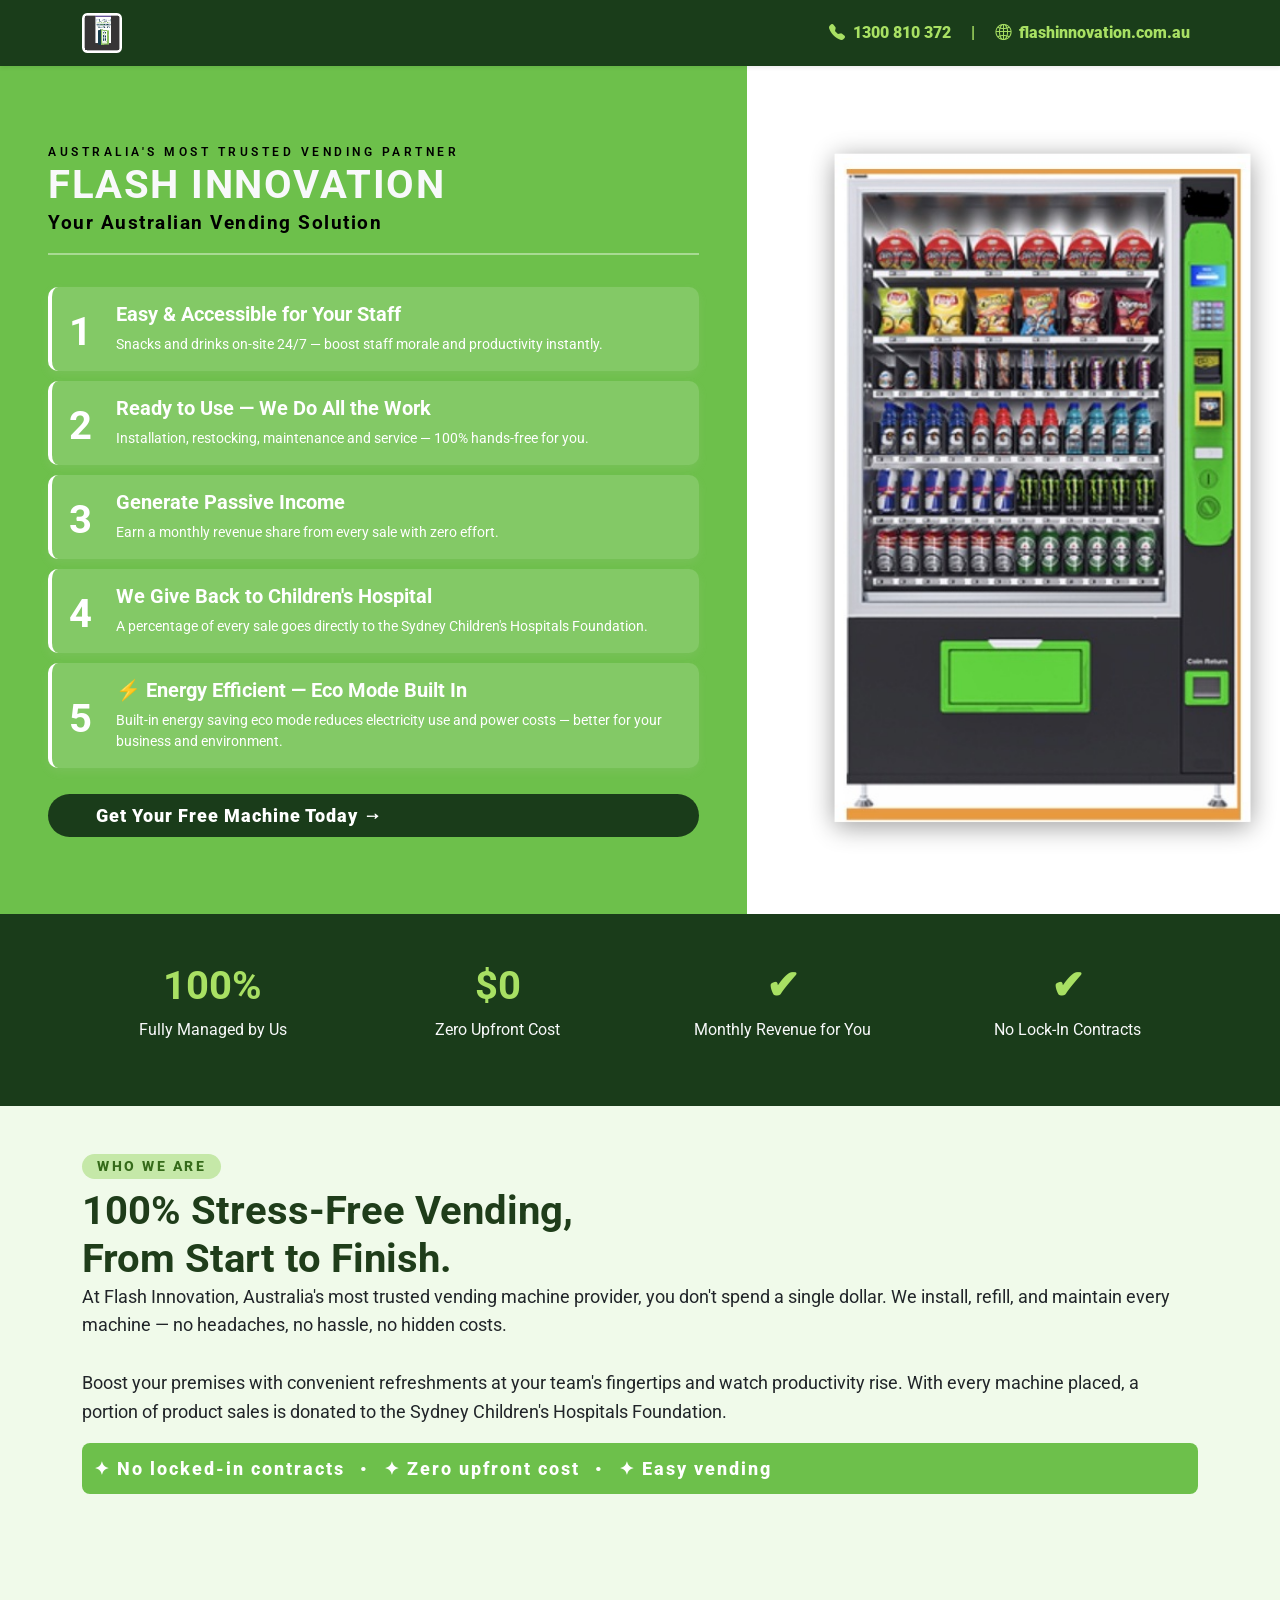
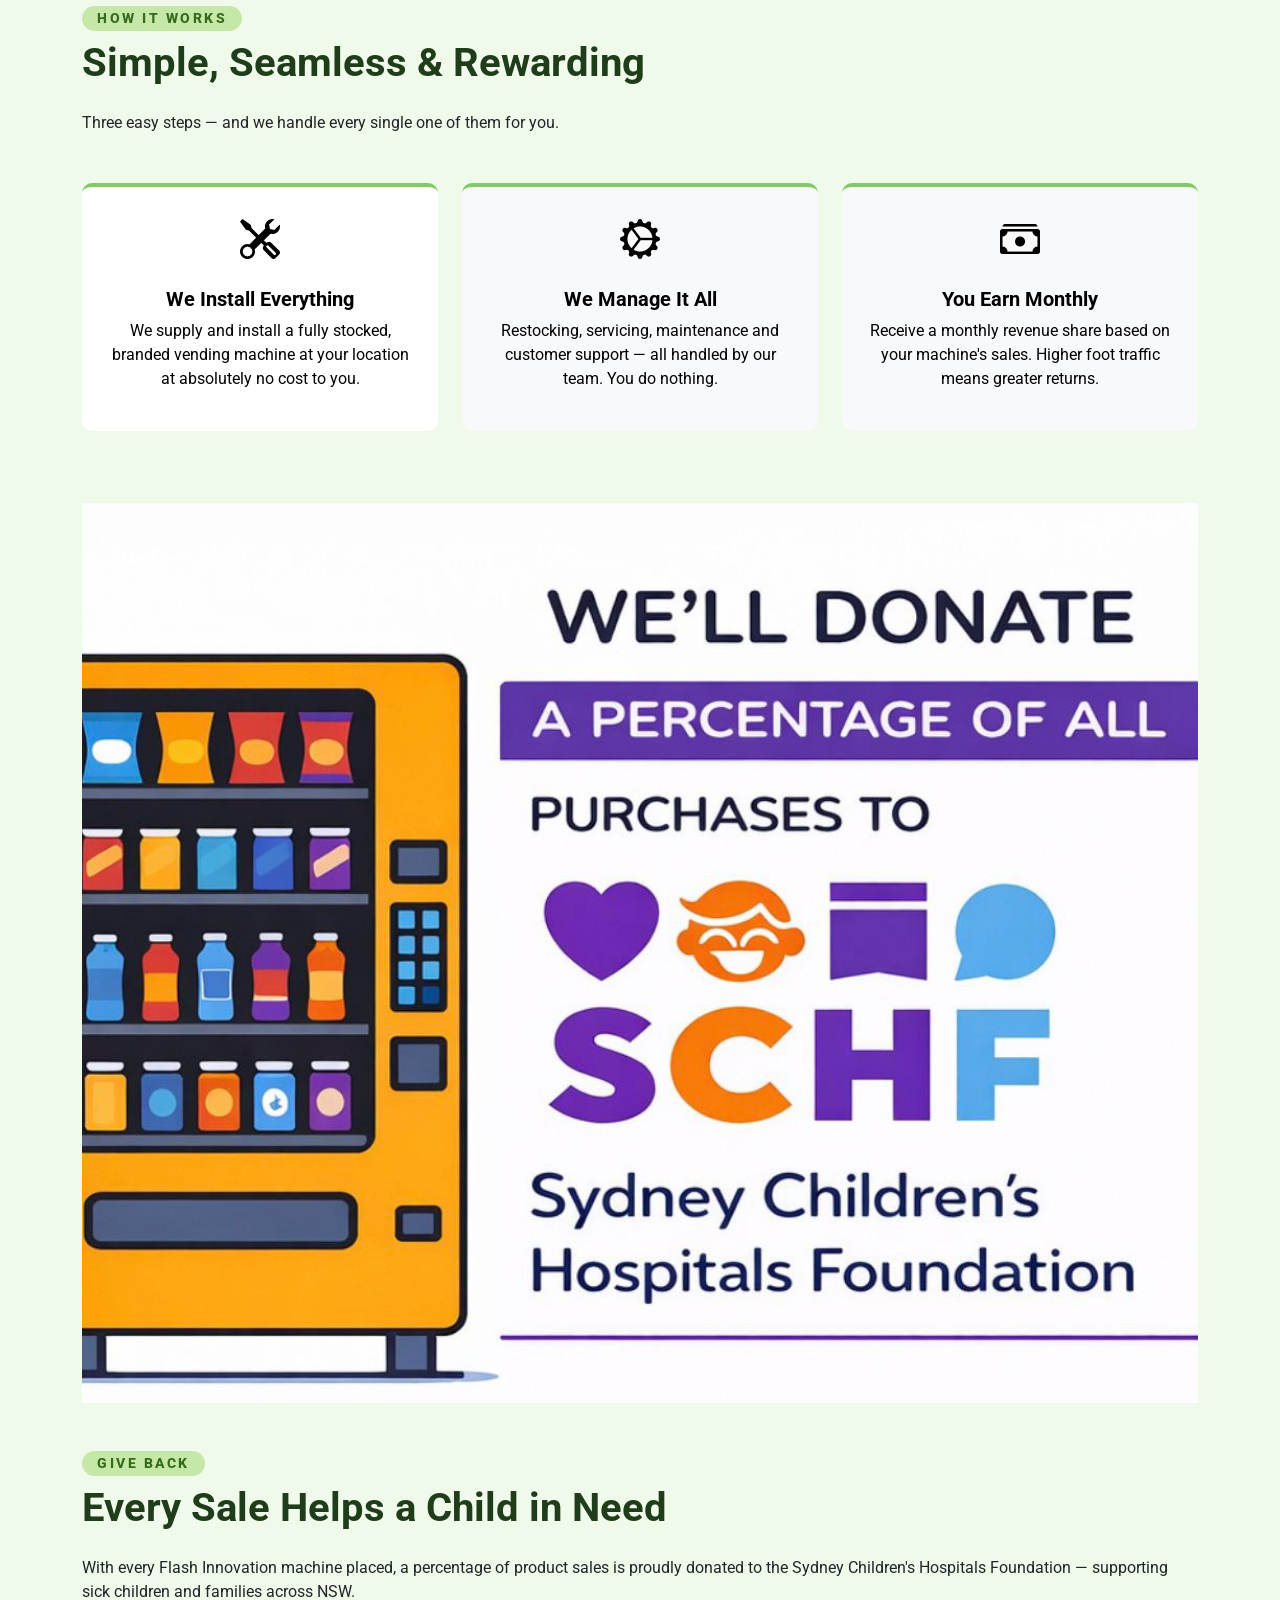
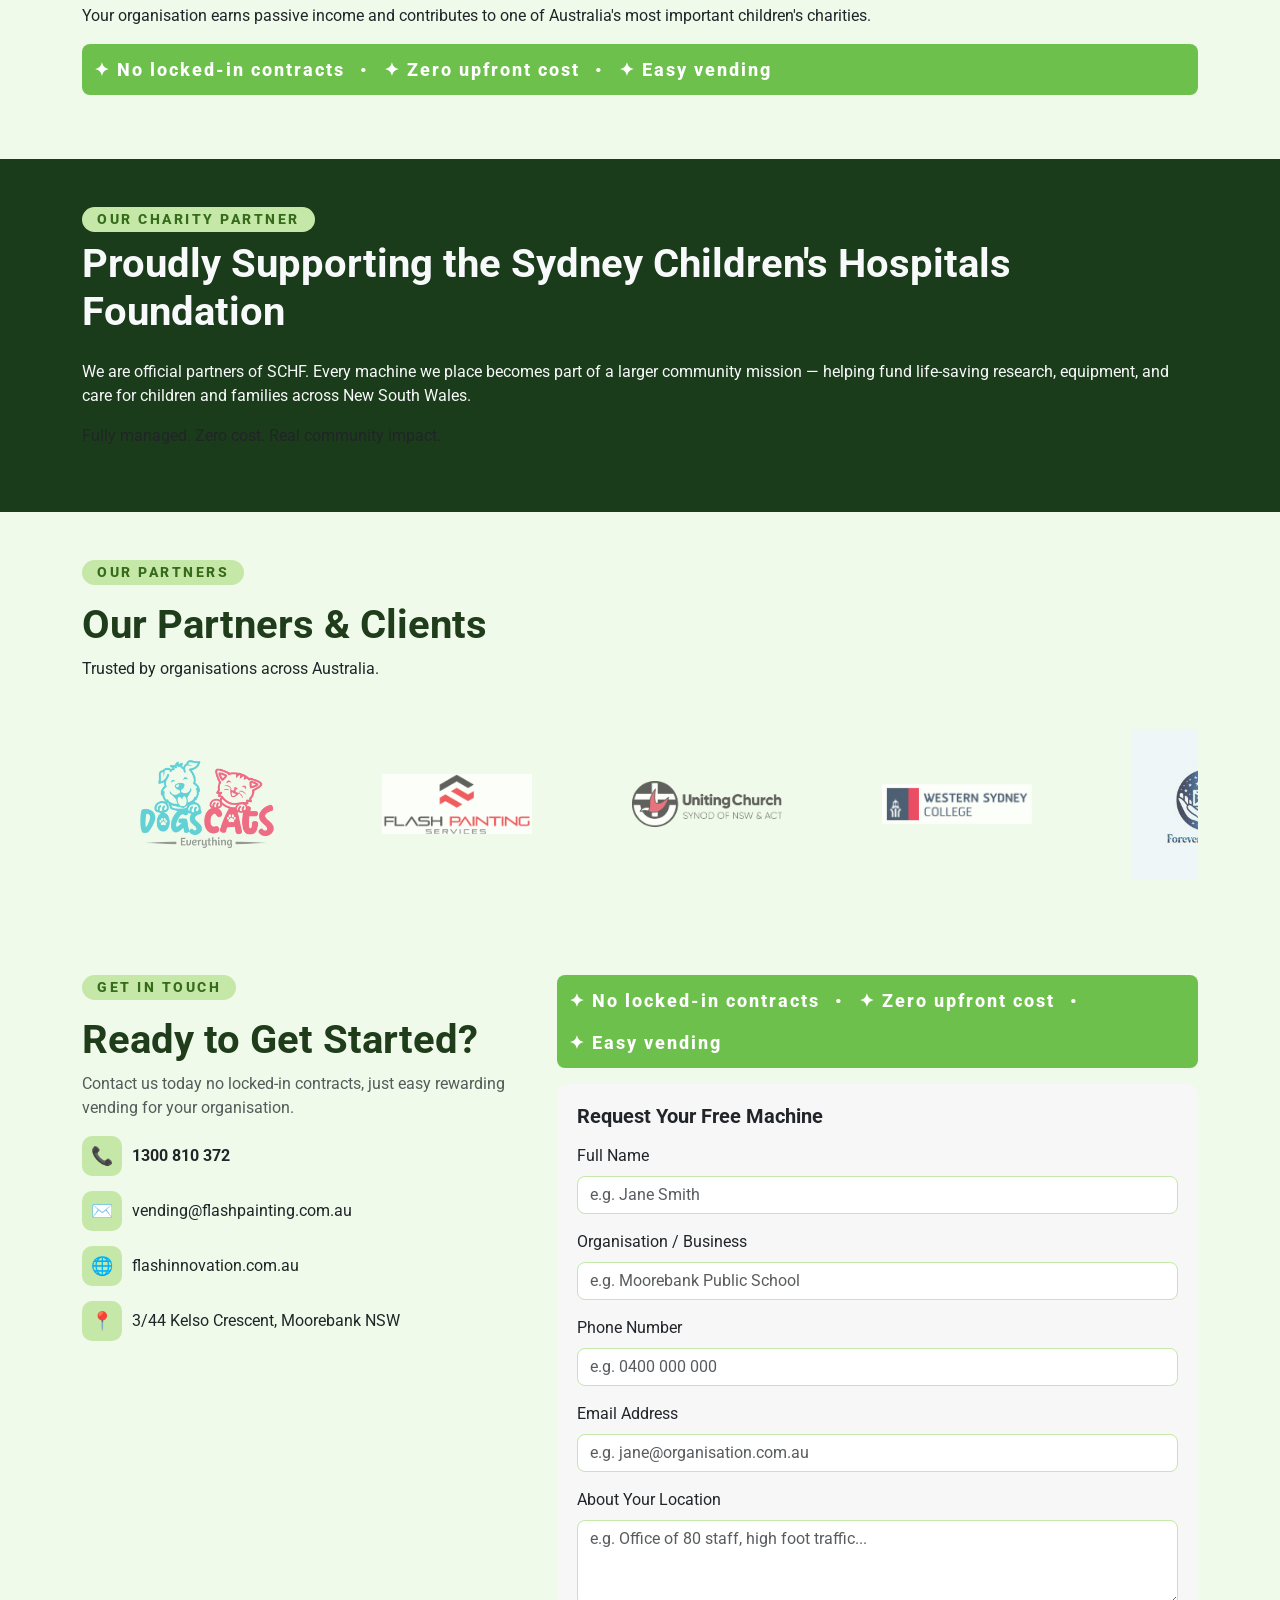
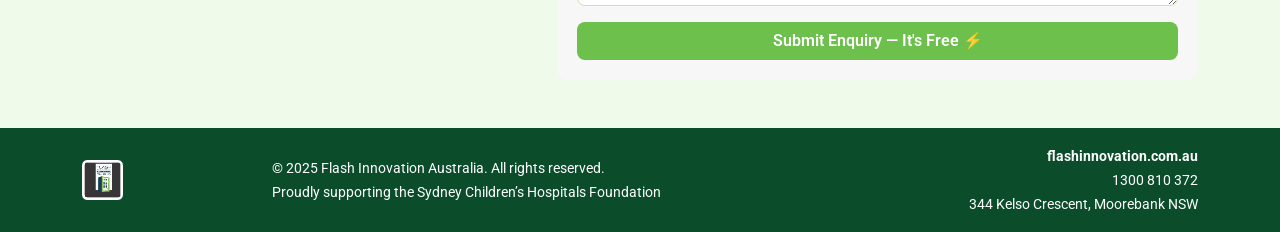
==== commit d2a7f5c0: "add other hero seciton" ====
--- a/index.html
+++ b/index.html
@@ -27,15 +27,22 @@
       <ul class="navbar-nav align-items-center">
         
         <!-- Phone -->
-        <li class="nav-item me-3">
-          <a class="nav-link d-flex align-items-center" href="tel:1300810372" style="color: #6dc04b;">
+        <li class="nav-item me-1">
+          <a class="nav-link d-flex align-items-center" href="tel:1300810372" style="color: #A8E063; font-weight: 1000;">
             <i class="bi bi-telephone-fill me-2"></i> 1300 810 372
           </a>
         </li>
 
+         <li class="nav-item me-1">
+           <a class="nav-link d-flex align-items-center"style="color: #A8E063; font-weight: 1000;">
+             |
+          </a>
+        </li>
+
+
         <!-- Website / Email -->
         <li class="nav-item">
-          <a class="nav-link d-flex align-items-center" href="https://flashinnovation.com.au" target="_blank" style="color: #6dc04b;">
+          <a class="nav-link d-flex align-items-center" href="https://flashinnovation.com.au" target="_blank" style="color: #A8E063; font-weight: 1000;">
             <i class="bi bi-globe2 me-2"></i> flashinnovation.com.au
           </a>
         </li>
@@ -53,11 +60,11 @@
       <!-- LEFT SIDE (GREEN) -->
       <div class="col-lg-7 mb-2 mb-lg-0 left-side">
         <div class="p-5">
-          <p class="mb-0 text-black" style="font-size: 12px; font-weight: 600; letter-spacing: 2.5px;">AUSTRALIA'S MOST TRUSTED VENDING PARTNER</p>
-          <h1 class="title text-light mb-0"style="font-size: 2.5rem;" >FLASH INNOVATION</h1>
-          <p class="mb-2 text-black fw-bold" style="font-size: 18px; letter-spacing: 1.5px;">Your Australian Vending Solution</p>
+          <p class="mb-0 text-black" style="font-size: 12px; font-weight: 600; letter-spacing: 3.5px;">AUSTRALIA'S MOST TRUSTED VENDING PARTNER</p>
+          <h1 class="title text-light mb-0"style="font-size: 2.5rem; letter-spacing: 1.5px;" >FLASH INNOVATION</h1>
+          <p class="mb-2 text-black fw-bold" style="font-size: 19px; font-weight: 1000; letter-spacing: 1.5px;">Your Australian Vending Solution</p>
           
-          <hr class="pb-3" style="border: none; border-top: 1px solid #fff; width: 100%; margin: 20px 0; opacity: 0.7;">
+          <hr class="pb-3" style="border: none; border-top: 2px solid #fff; width: 100%; margin: 15px 0; opacity: 0.4;">
 
           <!-- your cards stay same -->
                <div class="features mt-3">
@@ -67,7 +74,7 @@
                   <h1 class="fs-1">1</h1>
                 </div>
                 <div class="align-left col-11">
-                  <h6><b>Easy & Accessible for Your Staff</b></h6>
+                  <h5><b>Easy & Accessible for Your Staff</b></h5>
                   <p style="font-size: 14px;">Snacks and drinks on-site 24/7 — boost staff morale and productivity instantly.</p>
                 </div>
               </div>              
@@ -79,7 +86,7 @@
                   <h1 class="fs-1">2</h1>
                 </div>
                 <div class="col-11">
-                  <h6><b>Ready to Use — We Do All the Work</b></h6>
+                  <h5><b>Ready to Use — We Do All the Work</b></h5>
                    <p style="font-size: 14px;">Installation, restocking, maintenance and service — 100% hands-free for you.</p>
                 </div>
               </div>              
@@ -91,7 +98,7 @@
                   <h1 class="fs-1">3</h1>
                 </div>
                 <div class="col-11">
-                  <h6><b>Generate Passive Income</b></h6>
+                  <h5><b>Generate Passive Income</b></h5>
                    <p style="font-size: 14px;">Earn a monthly revenue share from every sale with zero effort.</p>
                 </div>
               </div>              
@@ -103,7 +110,7 @@
                   <h1 class="fs-1">4</h1>
                 </div>
                 <div class="col-11">
-                  <h6><b>We Give Back to Children's Hospital</b></h6>
+                  <h5><b>We Give Back to Children's Hospital</b></h5>
                    <p style="font-size: 14px;">A percentage of every sale goes directly to the Sydney Children's Hospitals Foundation.</p>
                 </div>
               </div>              
@@ -114,14 +121,14 @@
                   <h1 class="fs-1">5</h1>
                 </div>
                 <div class="col-11">
-                  <h6><b>⚡ Energy Efficient — Eco Mode Built In</b></h6>
+                  <h5><b>⚡ Energy Efficient — Eco Mode Built In</b></h5>
                    <p style="font-size: 14px;">Built-in energy saving eco mode reduces electricity use and power costs — better for your business and environment.</p>
                 </div>
               </div>              
             </div>      
           </div>
 
-          <a href="#" style="background-color: #1A3C1A; letter-spacing: 1px;" class="btn btn-primary mt-3 px-5 py-2 w-100 text-start rounded-pill">
+          <a href="#" style="background-color: #1A3C1A; font-weight: 1000; font-size: 18px; letter-spacing: 1px;" class="btn btn-primary mt-3 px-5 py-2 w-100 text-start rounded-pill">
             Get Your Free Machine Today →
           </a>
         </div>
@@ -264,19 +271,20 @@
             <h1 class="title mb-0">
               100% Stress-Free Vending,<br>  From Start to Finish.
             </h1>
-            <p>
+            <p style="font-size: 18px; line-height: 1.6;">
               At Flash Innovation, Australia's most trusted vending machine provider, you don't spend a single dollar. We install, refill, and maintain
-              every machine — no headaches, no hassle, no hidden costs. <br>
+              every machine — no headaches, no hassle, no hidden costs. <br> <br>
               Boost your premises with convenient refreshments at your team's fingertips and watch productivity rise. With every machine placed, a
               portion of product sales is donated to the Sydney Children's Hospitals Foundation.
             </p>
          
-           <div class="highlight-bar mb-3 text-blod">
-              <span>✦ No locked-in contracts . </span>
-              <span>✦ Zero upfront cost . </span>
-              <span>✦ Easy vending . </span>
-            </div>
-
+            <div class="highlight-bar mb-3 text-bold" style="display: flex; gap: 15px; flex-wrap: wrap; align-items: center;">
+              <span>✦ No locked-in contracts</span>
+              <span>•</span>
+              <span>✦ Zero upfront cost</span>
+              <span>•</span>
+              <span>✦ Easy vending</span>
+            </div>
             
         </div>
     </section>
@@ -353,11 +361,13 @@
               Your organisation earns passive income and contributes to one of Australia's most important children's charities.
             </p>
          
-           <div class="highlight-bar mb-3 text-blod">
-              <span>✦ No locked-in contracts .</span>
-              <span>✦ Zero upfront cost .</span>
-              <span>✦ Easy vending .</span>
-            </div>
+         <div class="highlight-bar mb-3 text-bold" style="display: flex; gap: 15px; flex-wrap: wrap; align-items: center;">
+          <span>✦ No locked-in contracts</span>
+          <span>•</span>
+          <span>✦ Zero upfront cost</span>
+          <span>•</span>
+          <span>✦ Easy vending</span>
+        </div>
 
             
         </div>
@@ -490,11 +500,12 @@
       <!-- RIGHT SIDE -->
       <div class="col-lg-7">
 
-        <div class="highlight-bar mb-3">
-          ✦ No locked-in contracts &nbsp;&nbsp;
-          ✦ No upfront costs &nbsp;&nbsp;
-          ✦ Easy setup &nbsp;&nbsp;
-          ✦ Cancel anytime
+       <div class="highlight-bar mb-3 text-bold" style="display: flex; gap: 15px; flex-wrap: wrap; align-items: center;">
+          <span>✦ No locked-in contracts</span>
+          <span>•</span>
+          <span>✦ Zero upfront cost</span>
+          <span>•</span>
+          <span>✦ Easy vending</span>
         </div>
 
         <div class="form-card">
--- a/style.css
+++ b/style.css
@@ -4,7 +4,7 @@
   font-optical-sizing: auto;
     }
     body {
-      background-color: #eaf3e2;
+      background-color: #F0FAEA;
        font-family: "Roboto", sans-serif;
   font-optical-sizing: auto;
     }
@@ -113,7 +113,7 @@
       border-radius: 20px;
       padding: 2px 15px;
       display: inline-block;
-      font-size: 12px;
+      font-size: 14px;
       letter-spacing: 2.5px;
     }
 
@@ -145,8 +145,10 @@
       color: white;
       padding: 12px;
       border-radius: 8px;
-      font-size: 14px;
-      font-weight: 500;
+      font-size: 18px;
+      font-weight: 800;
+      letter-spacing: 2px;
+      
     }
 
     .form-card {
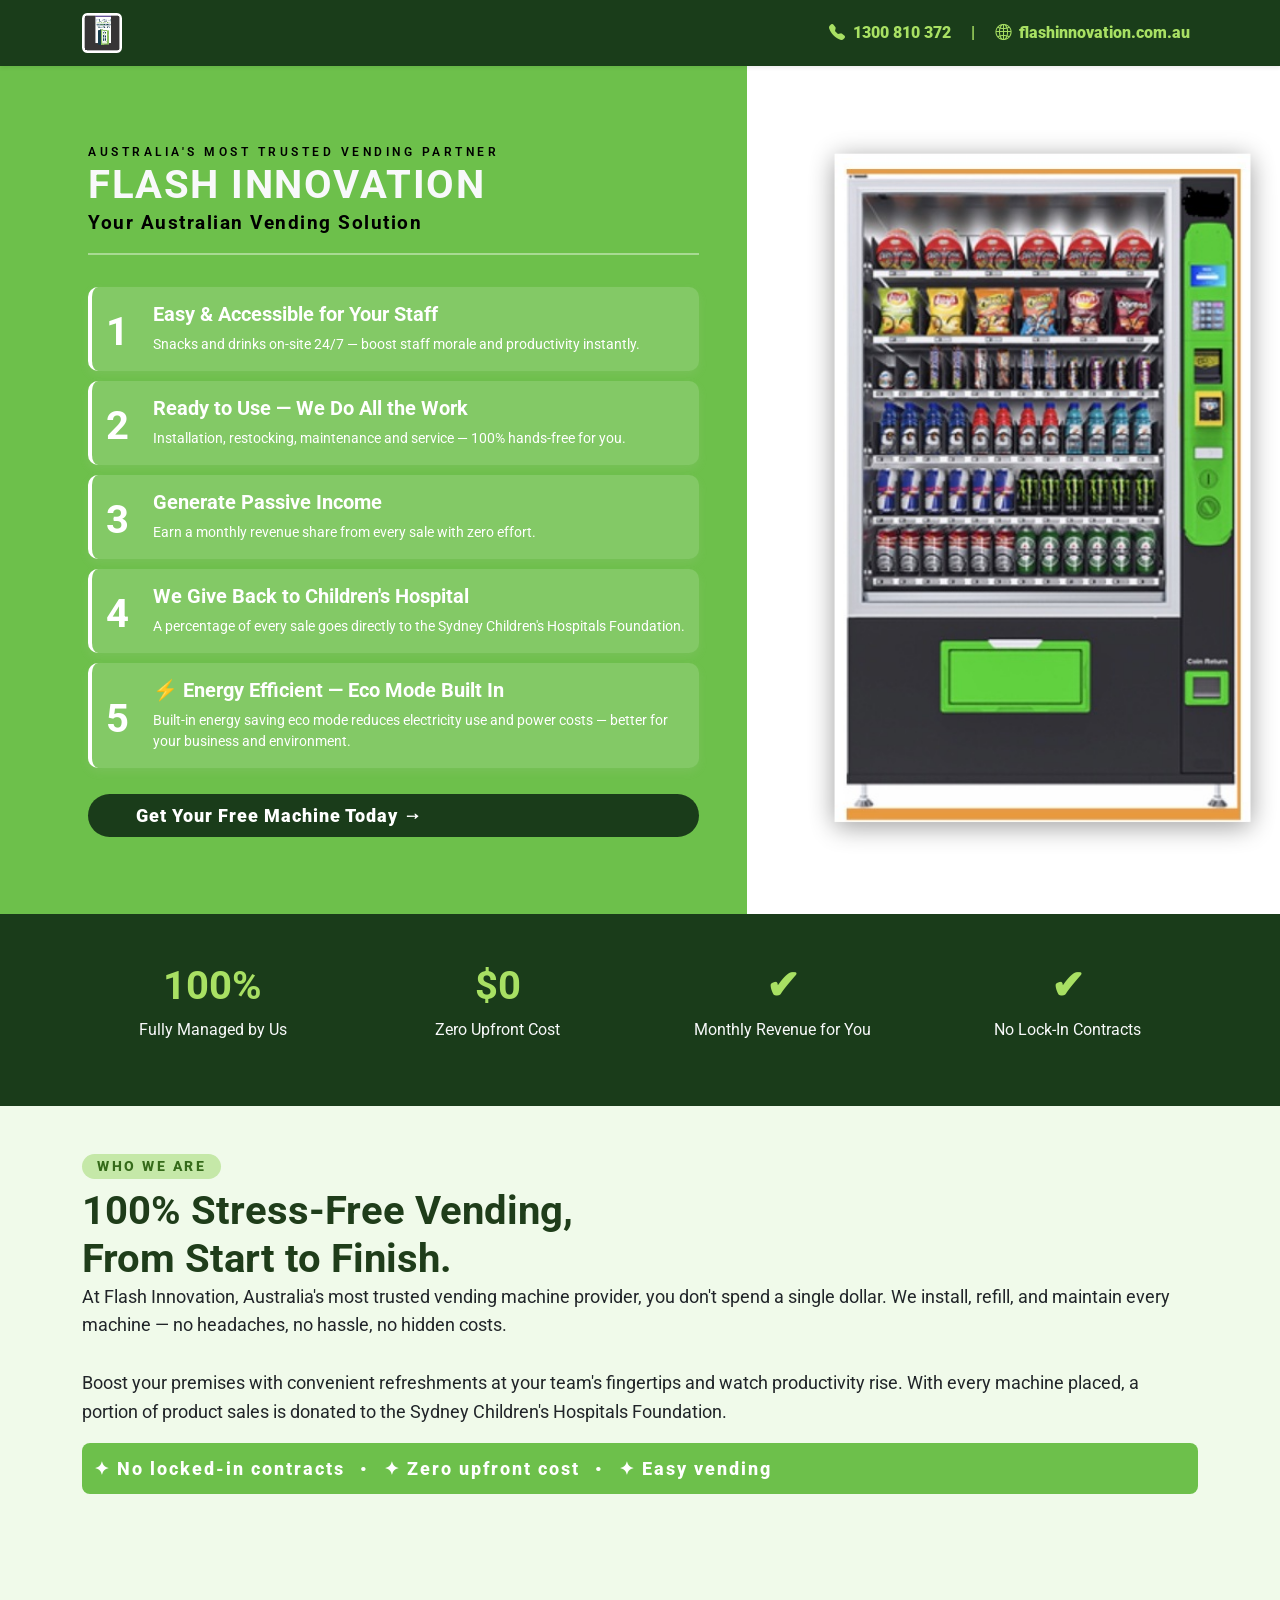
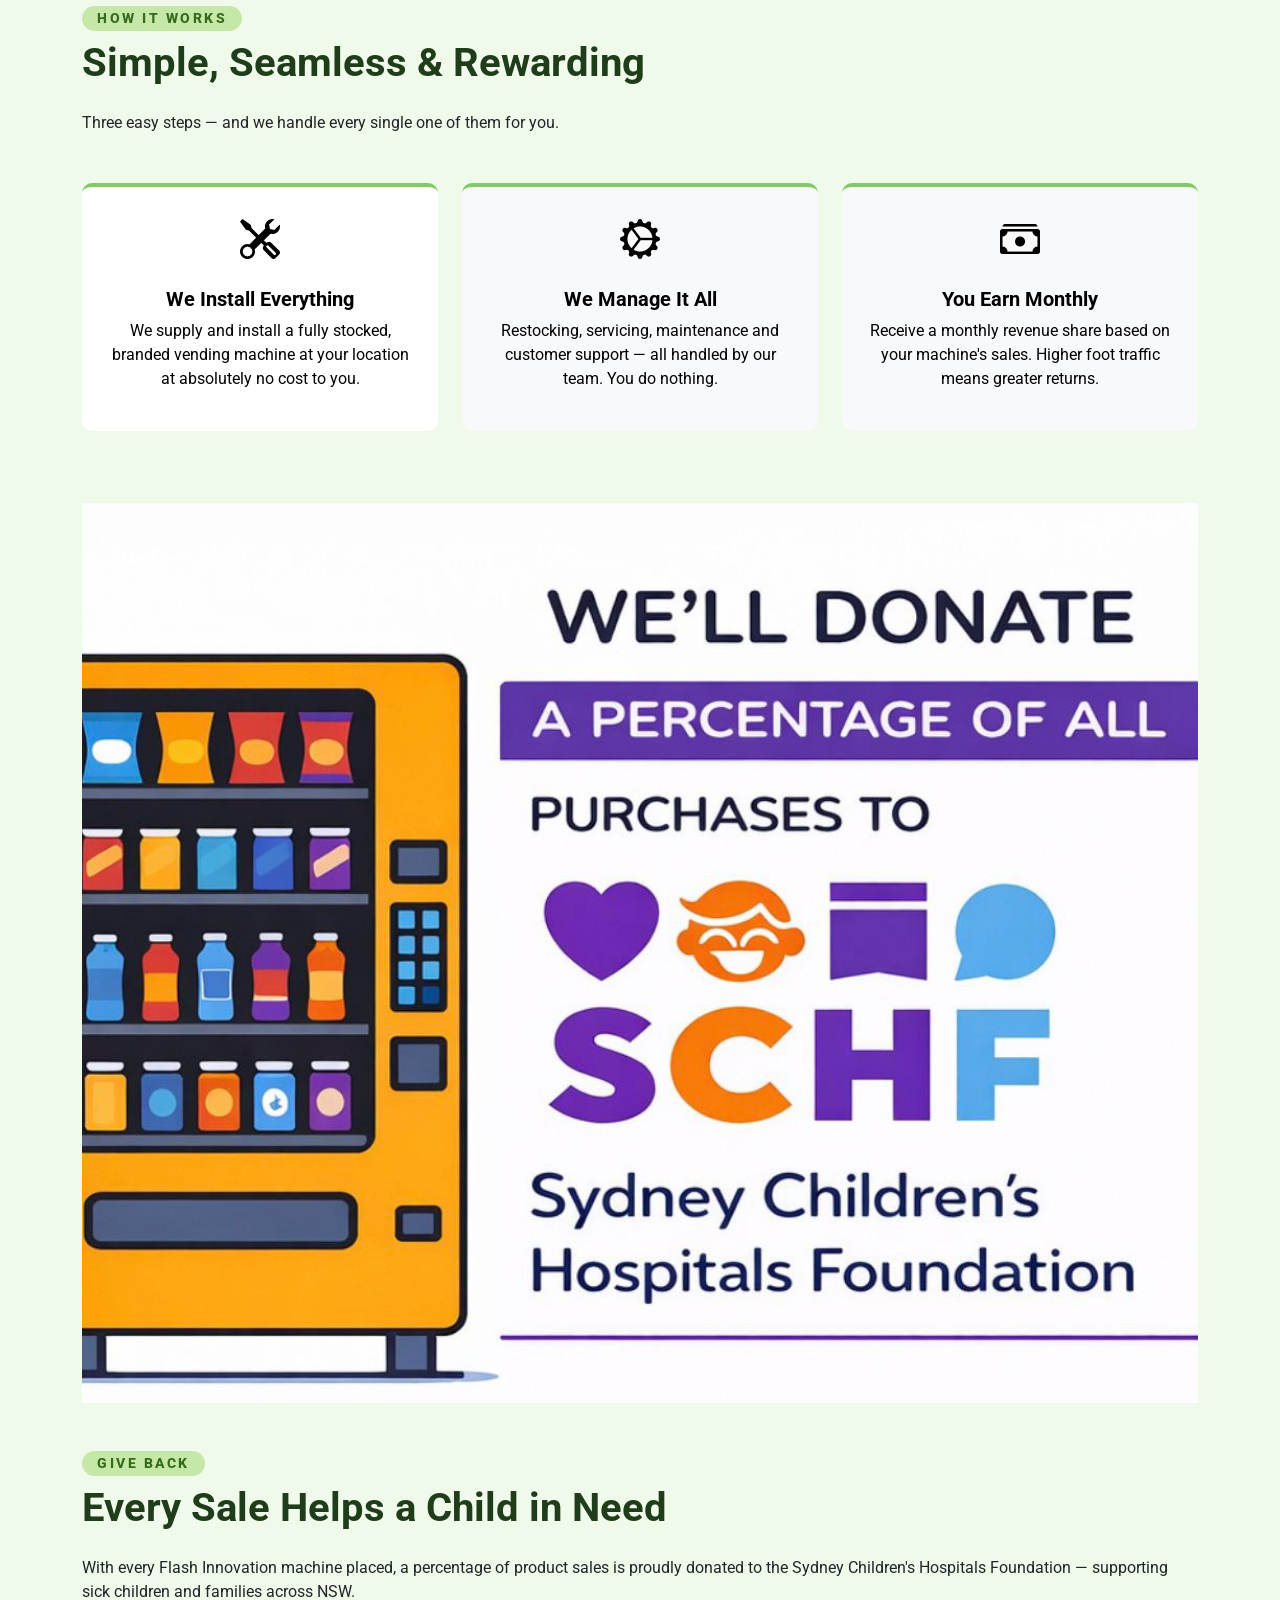
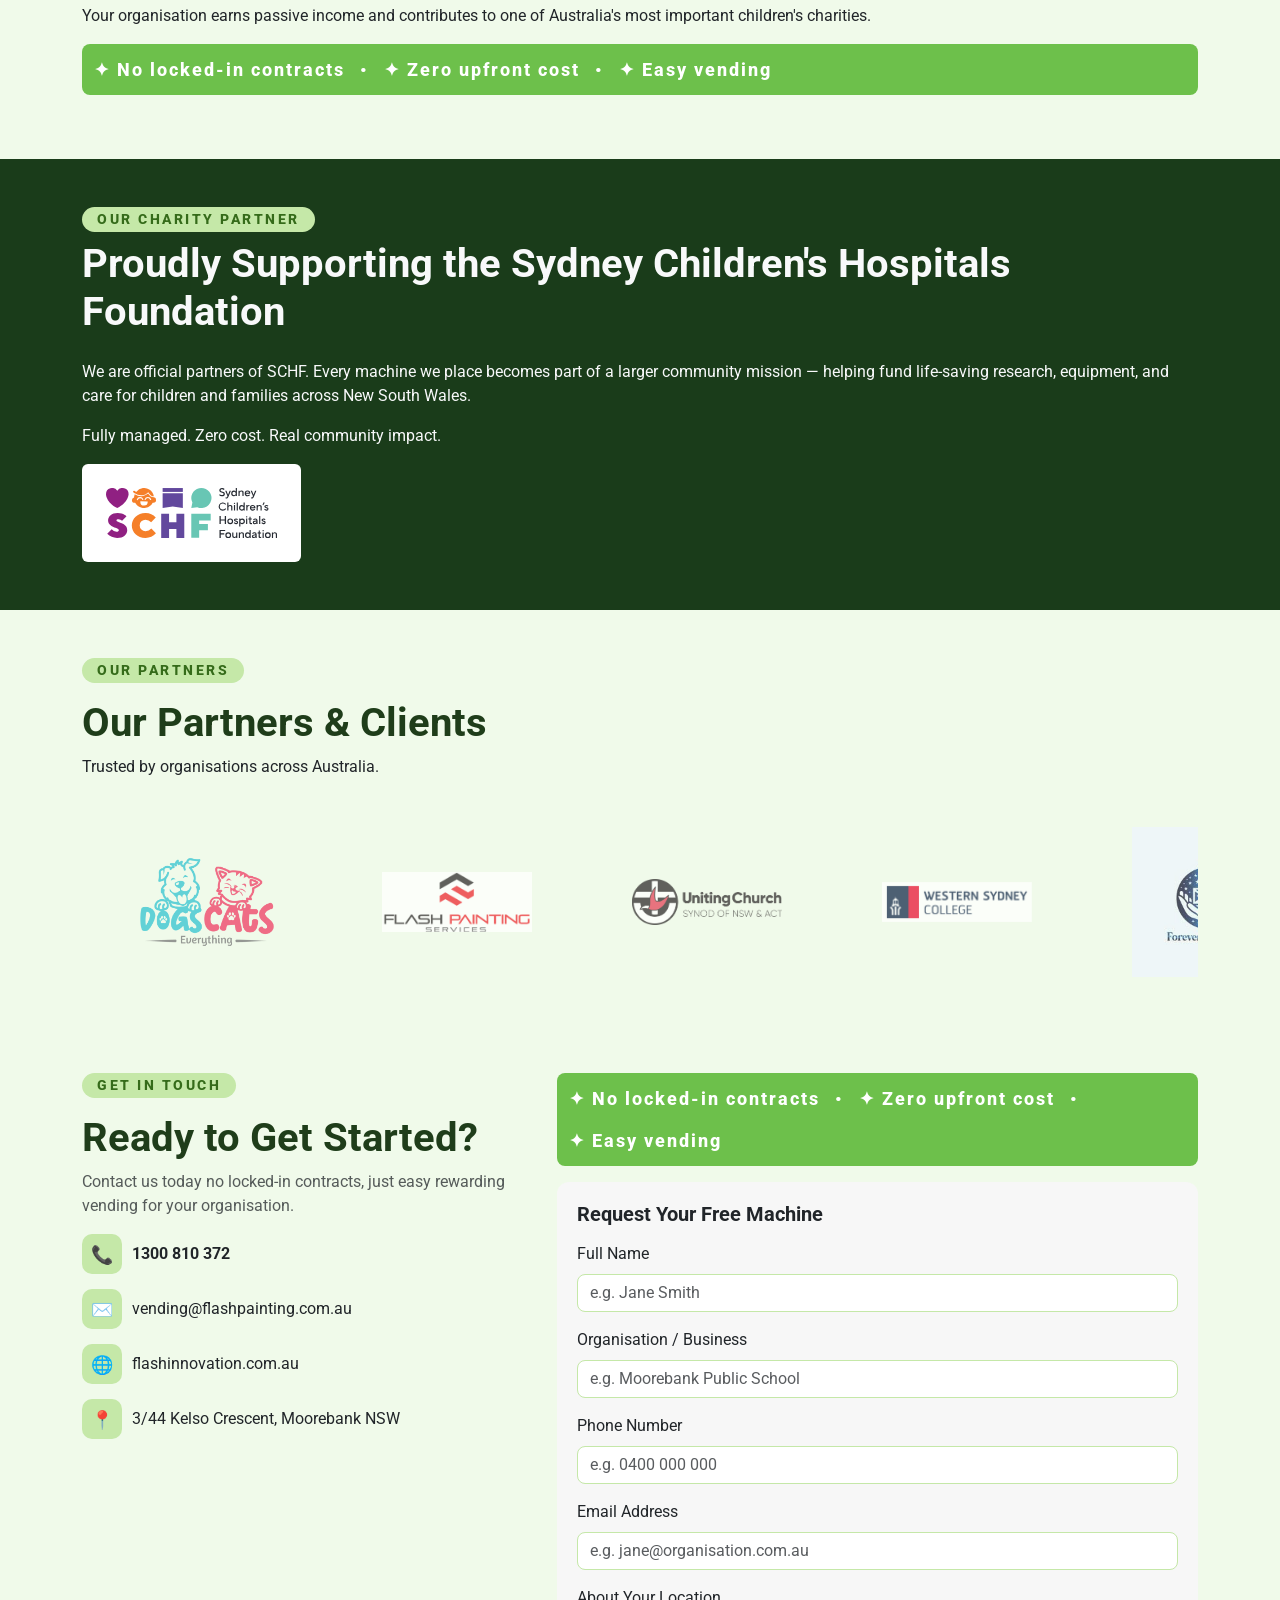
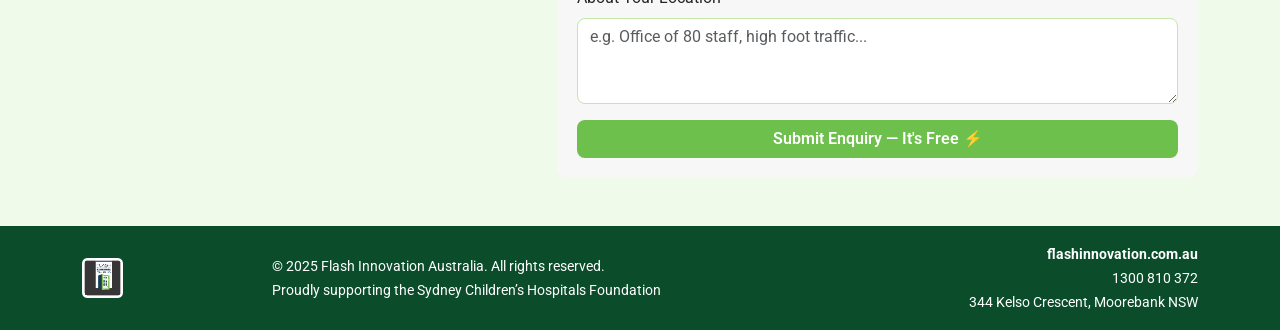
==== commit 472566b8: "add other changes" ====
--- a/index.html
+++ b/index.html
@@ -148,92 +148,6 @@
 </section>
 
 
-<!-- 
-  <section class="hero-section text-lg-start">
-    <div class="container">
-      <div class="row align-items-center">
-        
-        <div class="col-lg-7 mb-4 mb-lg-0">
-          <p class="mb-1 text-black fw-bold">AUSTRALIA'S MOST TRUSTED VENDING PARTNER</p>
-          <h1 class="title text-light mb-0">FLASH INNOVATION</h1>
-          <p class="mb-2 text-black">Your Australian Vending Solution</p>
-          
-          <hr>
-          
-
-          <div class="features mt-3">
-            <div class="card">
-              <div class="row align-items-center">
-                <div class="col-1 text-end">
-                  <h1 class="fs-1">1</h1>
-                </div>
-                <div class="align-left col-11">
-                  <h6><b>Easy & Accessible for Your Staff</b></h6>
-                  <p style="font-size: 14px;">Snacks and drinks on-site 24/7 — boost staff morale and productivity instantly.</p>
-                </div>
-              </div>              
-            </div>
-
-            <div class="card">
-              <div class="row align-items-center">
-                 <div class="col-1 text-end">
-                  <h1 class="fs-1">2</h1>
-                </div>
-                <div class="col-11">
-                  <h6><b>Ready to Use — We Do All the Work</b></h6>
-                   <p style="font-size: 14px;">Installation, restocking, maintenance and service — 100% hands-free for you.</p>
-                </div>
-              </div>              
-            </div>
-
-             <div class="card">
-              <div class="row align-items-center">
-                <div class="col-1 text-end">
-                  <h1 class="fs-1">3</h1>
-                </div>
-                <div class="col-11">
-                  <h6><b>Generate Passive Income</b></h6>
-                   <p style="font-size: 14px;">Earn a monthly revenue share from every sale with zero effort.</p>
-                </div>
-              </div>              
-            </div>
-
-            <div class="card">
-              <div class="row align-items-center">
-                <div class="col-1 text-end">
-                  <h1 class="fs-1">4</h1>
-                </div>
-                <div class="col-11">
-                  <h6><b>We Give Back to Children's Hospital</b></h6>
-                   <p style="font-size: 14px;">A percentage of every sale goes directly to the Sydney Children's Hospitals Foundation.</p>
-                </div>
-              </div>              
-            </div>
-            <div class="card">
-              <div class="row align-items-center">
-                <div class="col-1 text-end">
-                  <h1 class="fs-1">5</h1>
-                </div>
-                <div class="col-11">
-                  <h6><b>⚡ Energy Efficient — Eco Mode Built In</b></h6>
-                   <p style="font-size: 14px;">Built-in energy saving eco mode reduces electricity use and power costs — better for your business and environment.</p>
-                </div>
-              </div>              
-            </div>      
-          </div>
-
-        <a href="#" style="background-color: #1A3C1A; letter-spacing: 1px;" class="btn btn-primary mt-3 px-5 py-2 w-100 text-start rounded-pill">
-          Get Your Free Machine Today →
-        </a>
-        </div>
-        <div class="col-lg-5 mb-4 mb-lg-0 ">
-          <div class="vending-image">
-            <img src="image14.png" alt="Vending Machine">
-          </div>
-        </div>
-      </div>
-    </div>
-  </section> -->
 
   <!-- Stats Section -->
   <section class="stats-section">
@@ -387,7 +301,12 @@
             <p class="text-light">
            We are official partners of SCHF. Every machine we place becomes part of a larger community mission — helping fund life-saving research, equipment, and care for children and families across New South Wales.
             </p>
-            <p >Fully managed. Zero cost. Real community impact.</p>
+            <p class="text-light" >Fully managed. Zero cost. Real community impact.</p>
+            <div>
+               <img class="bg-white p-4 rounded" src="k25lb6zy58g0g.svg" alt="Sydney Children's Hospitals Foundation">
+            </div>
+
+           
 
             
         </div>
--- a/style.css
+++ b/style.css
@@ -17,6 +17,7 @@
     .hero-section {
       background-color: #6DC04B;
       color: #fff;
+      
     }
 
 
@@ -54,6 +55,7 @@
 
     .left-side {
       background-color: #6dc04b; /* green */
+      padding: 0px 0px 0px 40px;
     }
 
     .right-side {
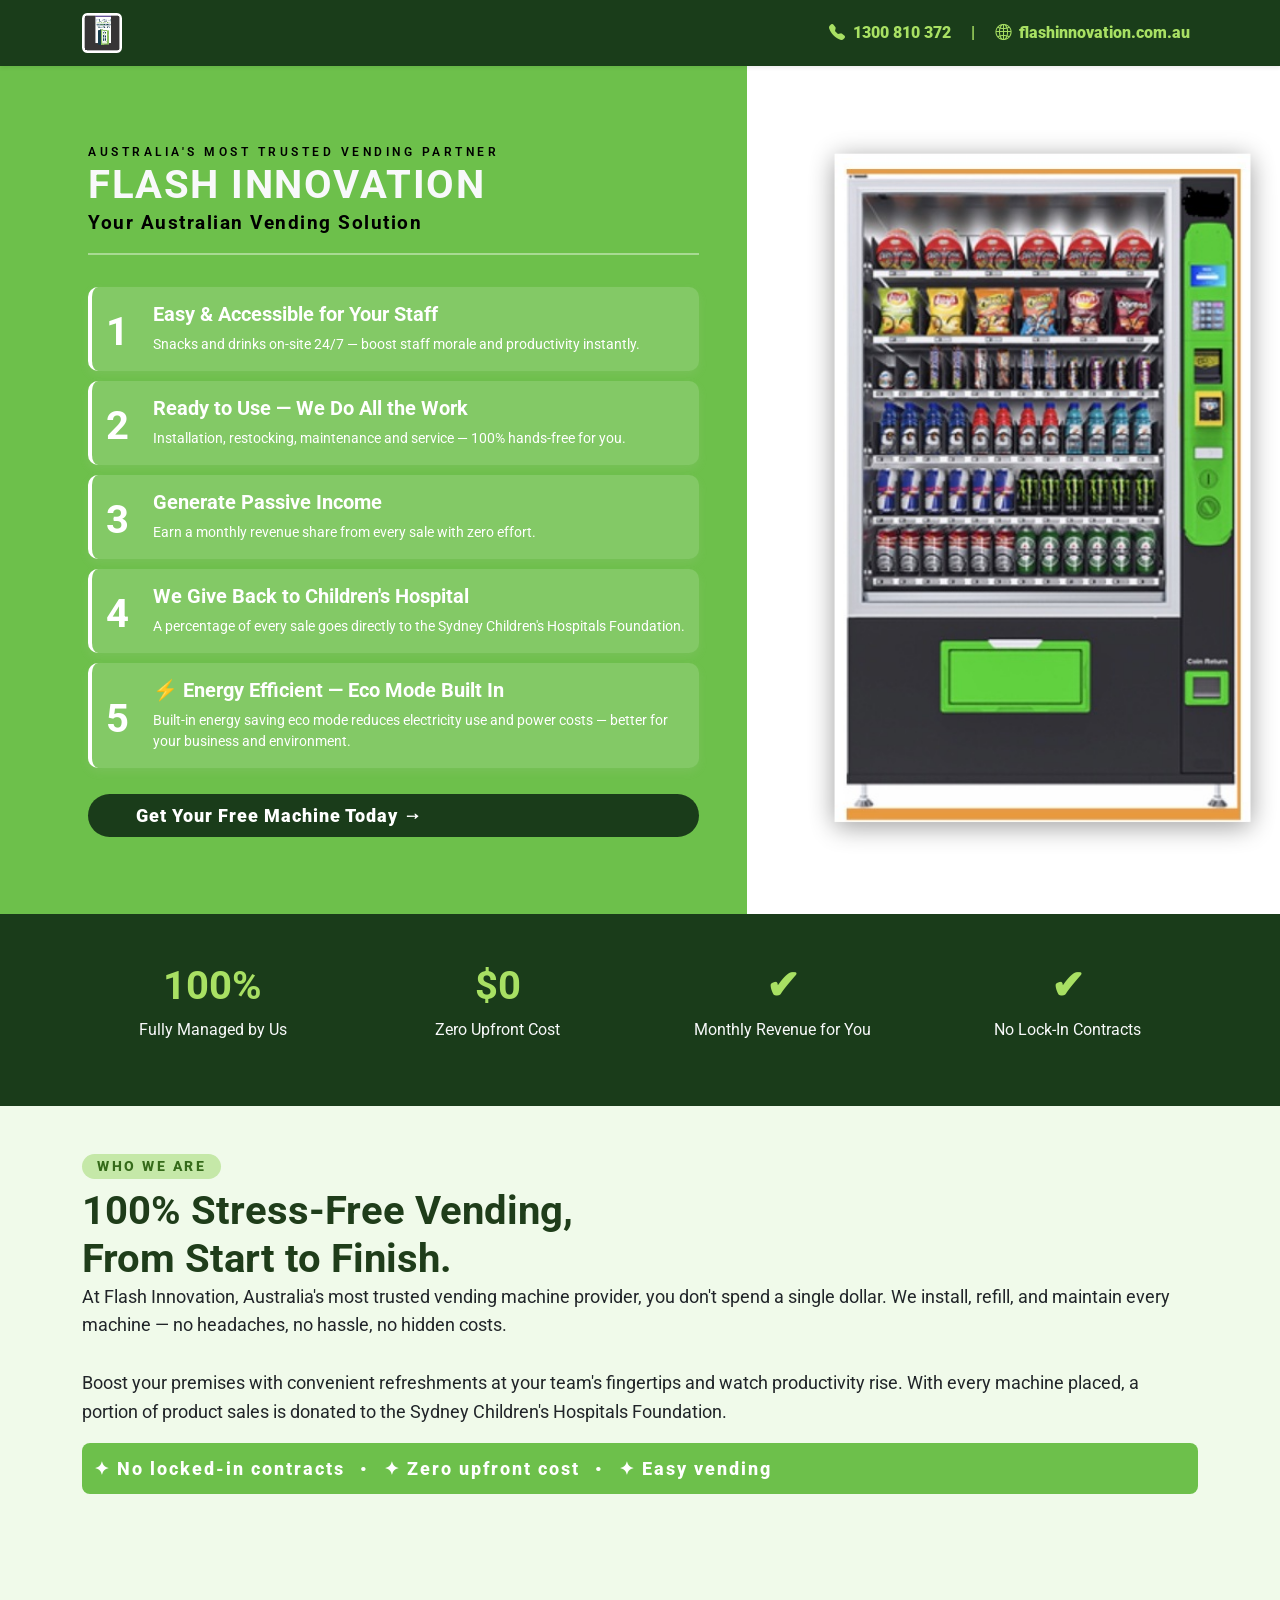
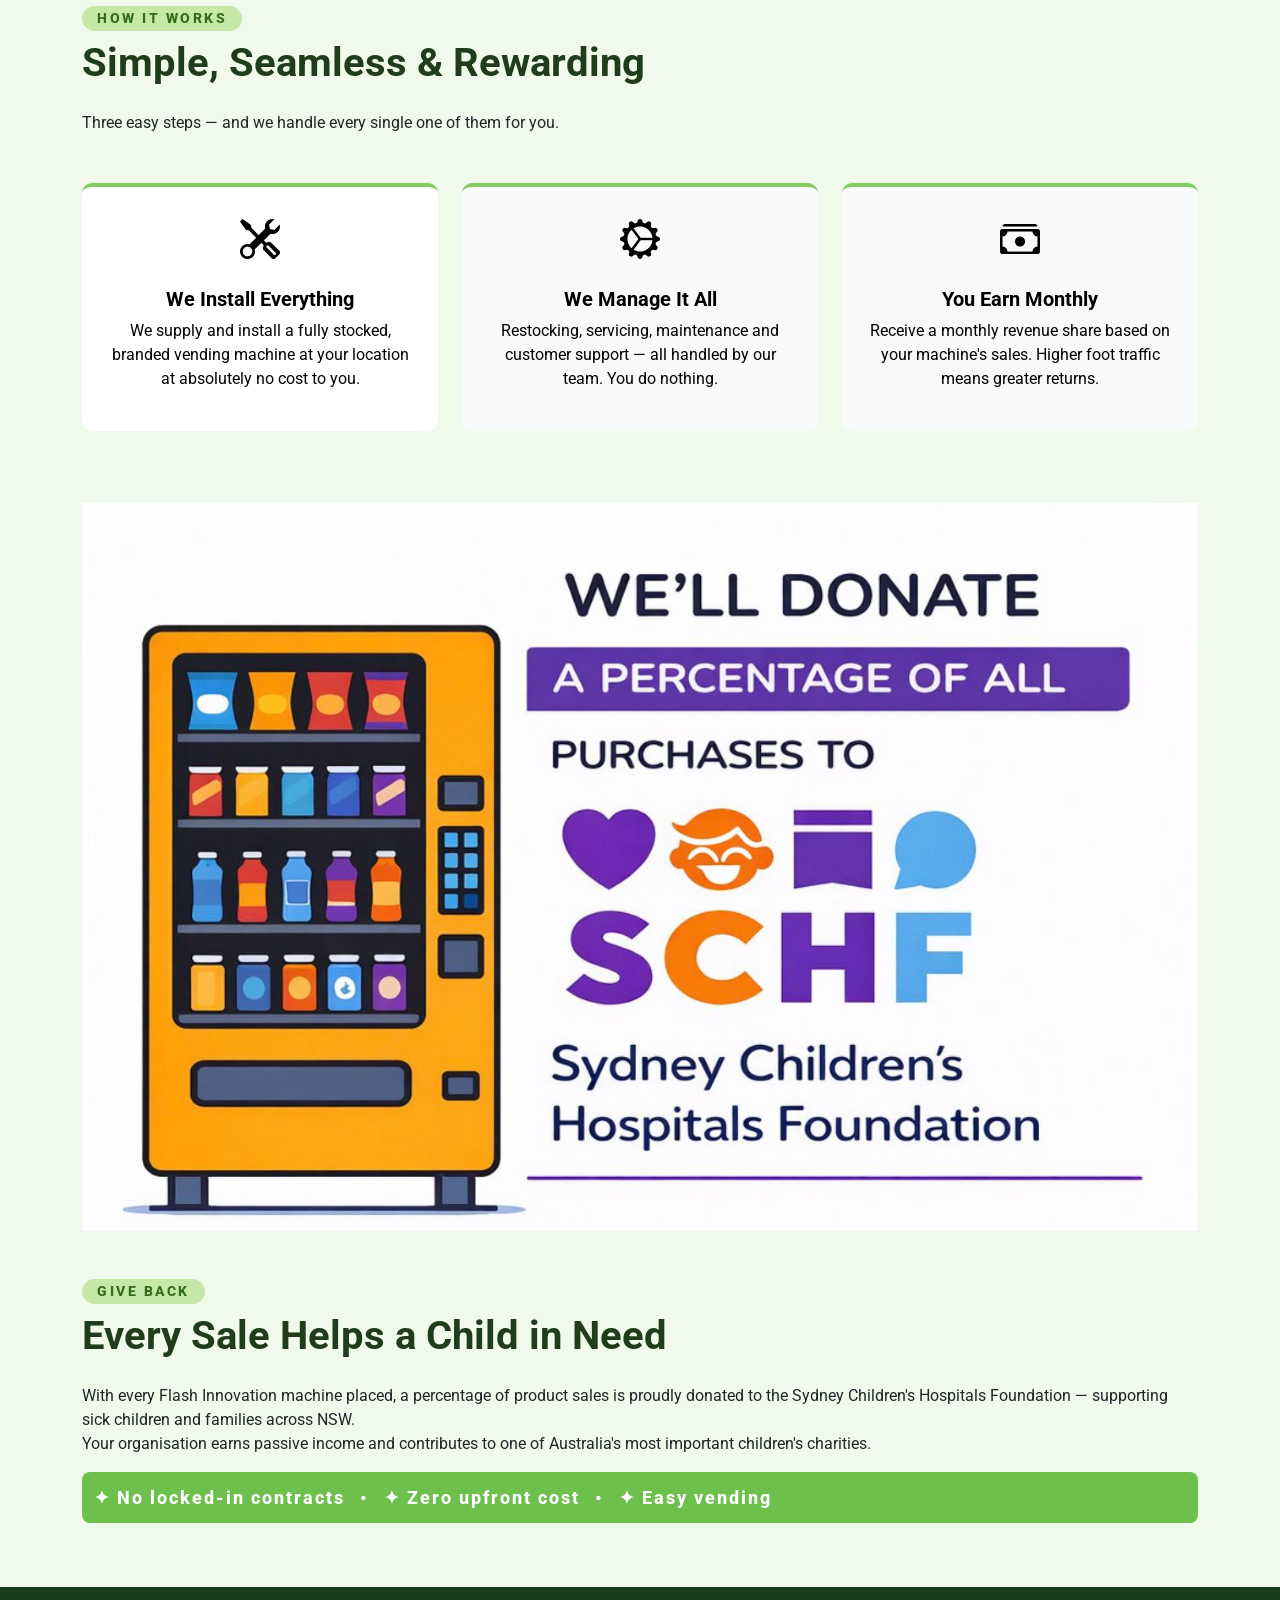
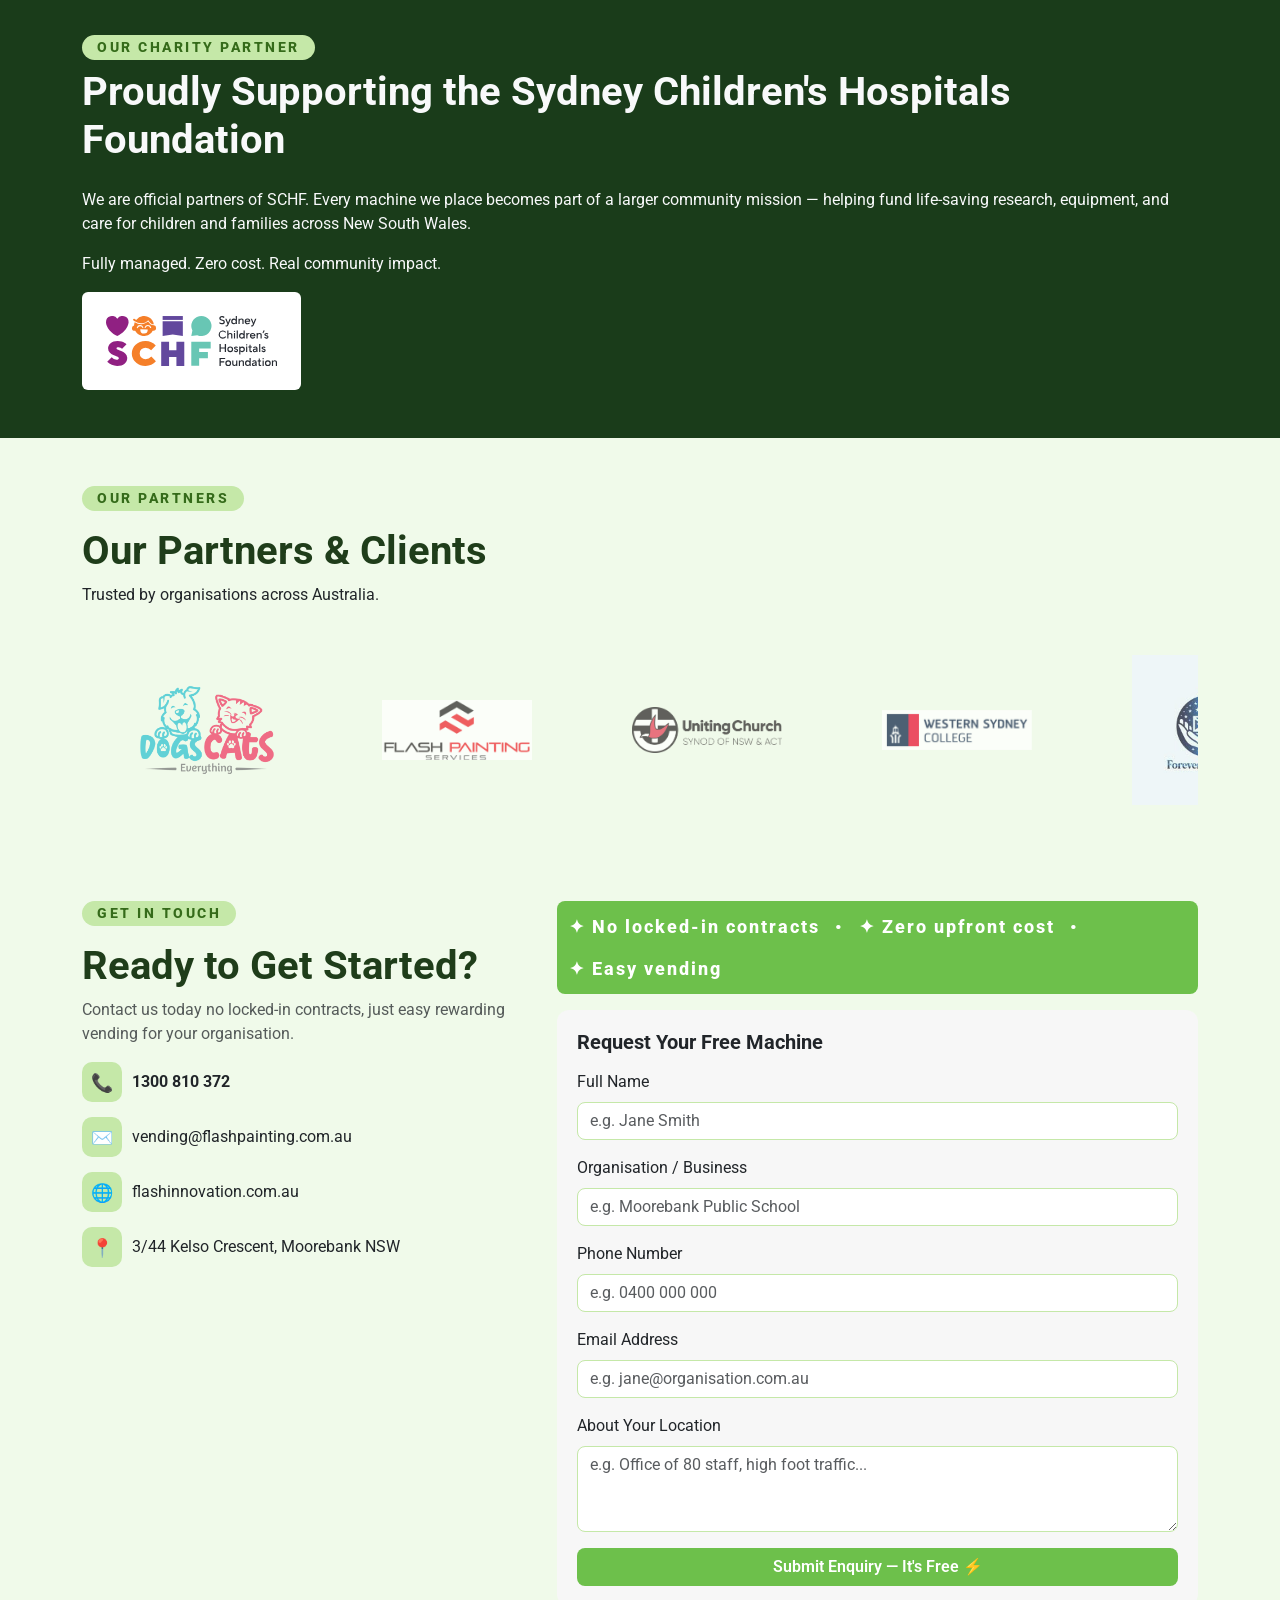
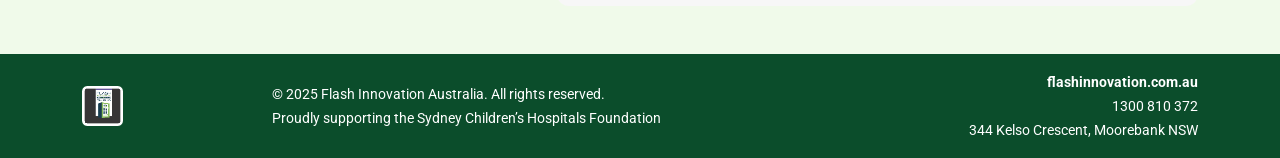
==== commit e68e0fe2: "fix the image height" ====
--- a/index.html
+++ b/index.html
@@ -254,7 +254,7 @@
  
 
 <section class="hero-image container py-0">
-  <img src="discount.jpeg" alt="Discount Banner" class="img-fluid w-100" style="height: 100vh; object-fit: cover;">
+  <img src="discount.jpeg" alt="Discount Banner" class="img-fluid w-100" style="height: auto; object-fit: cover;">
 </section>
 
 
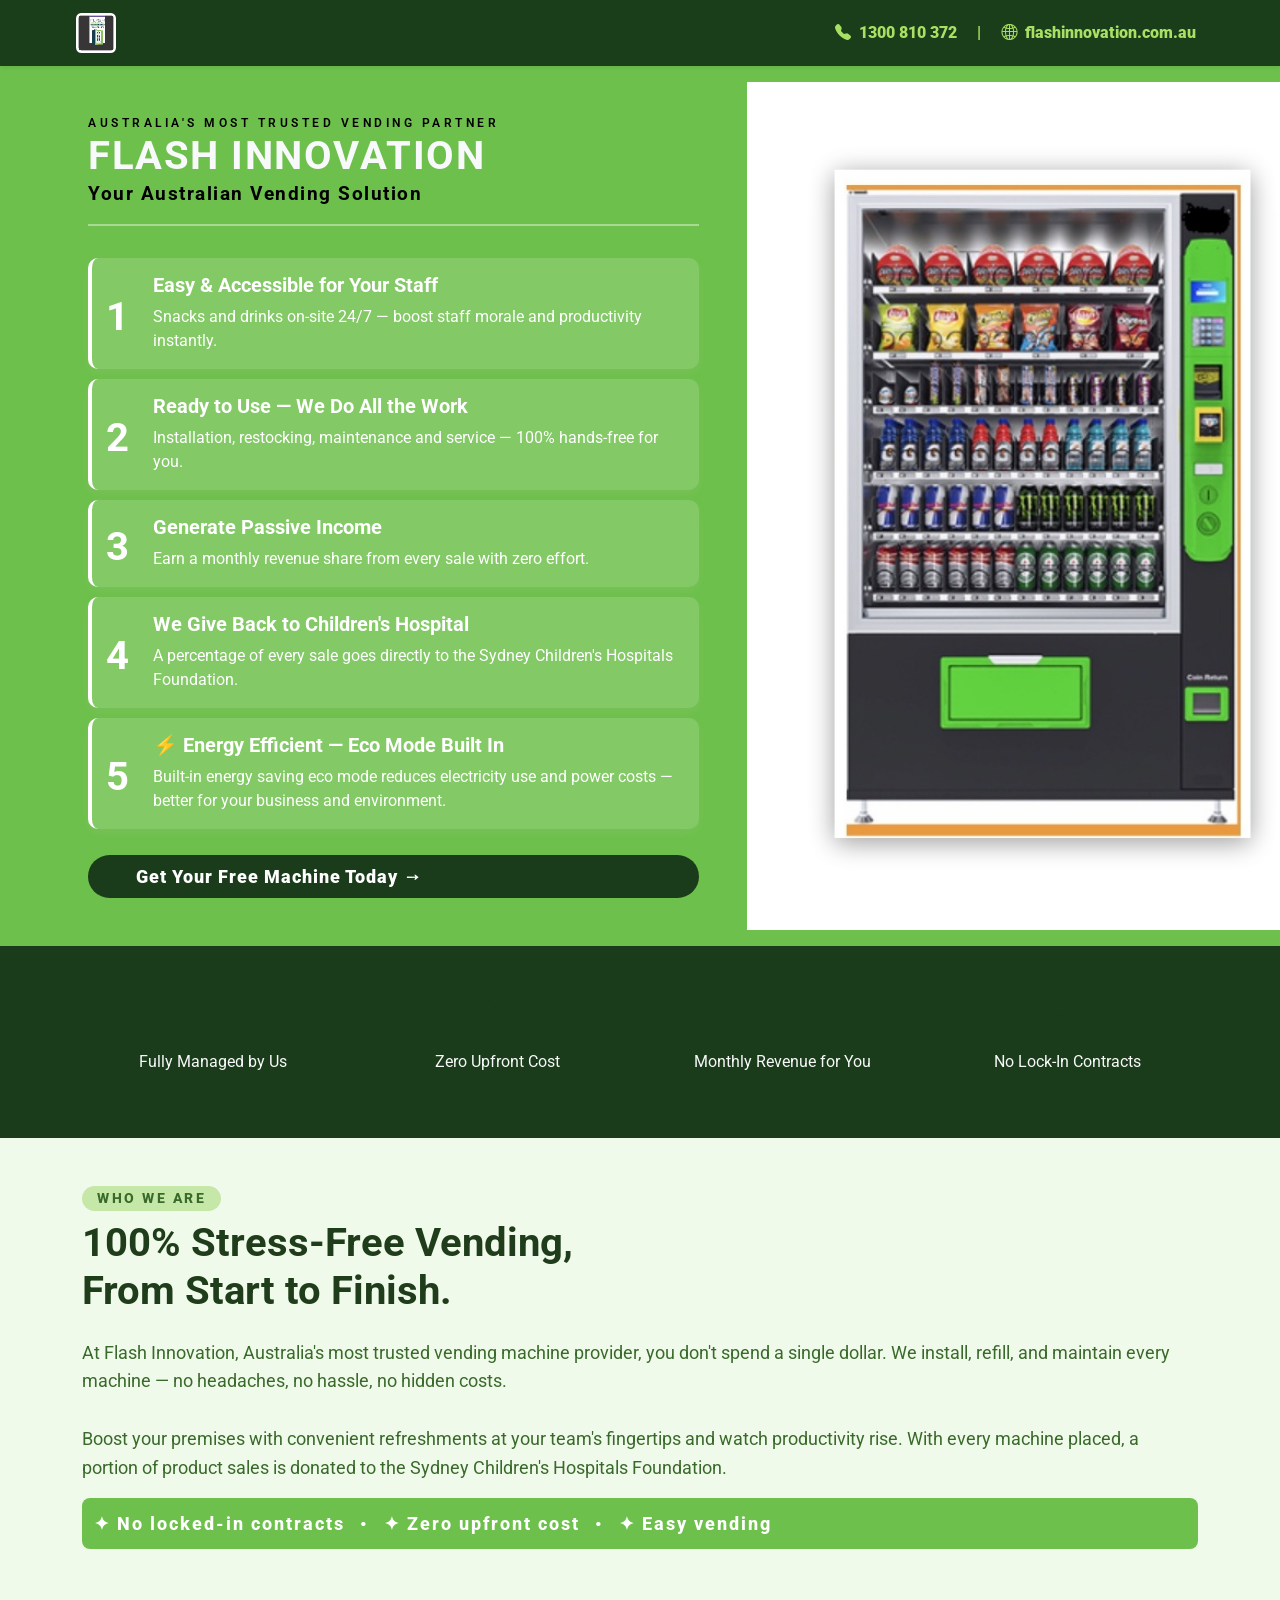
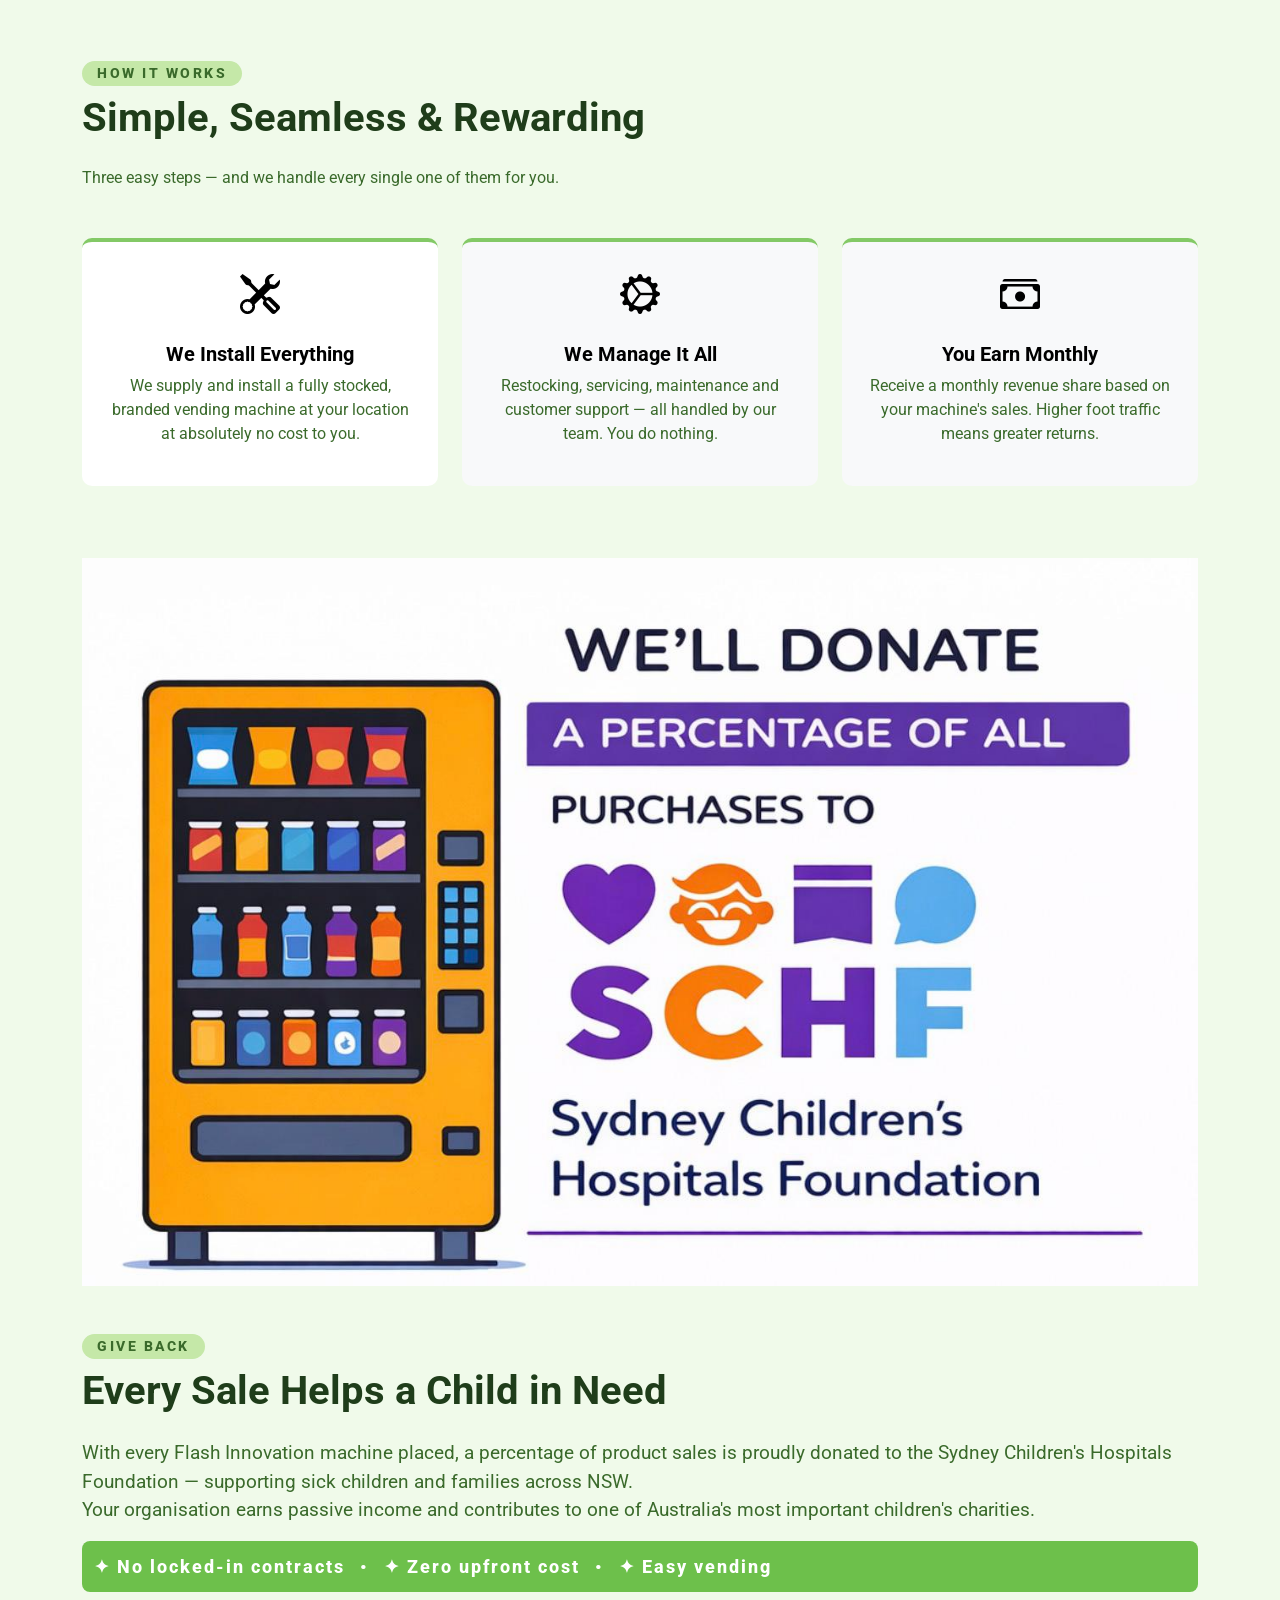
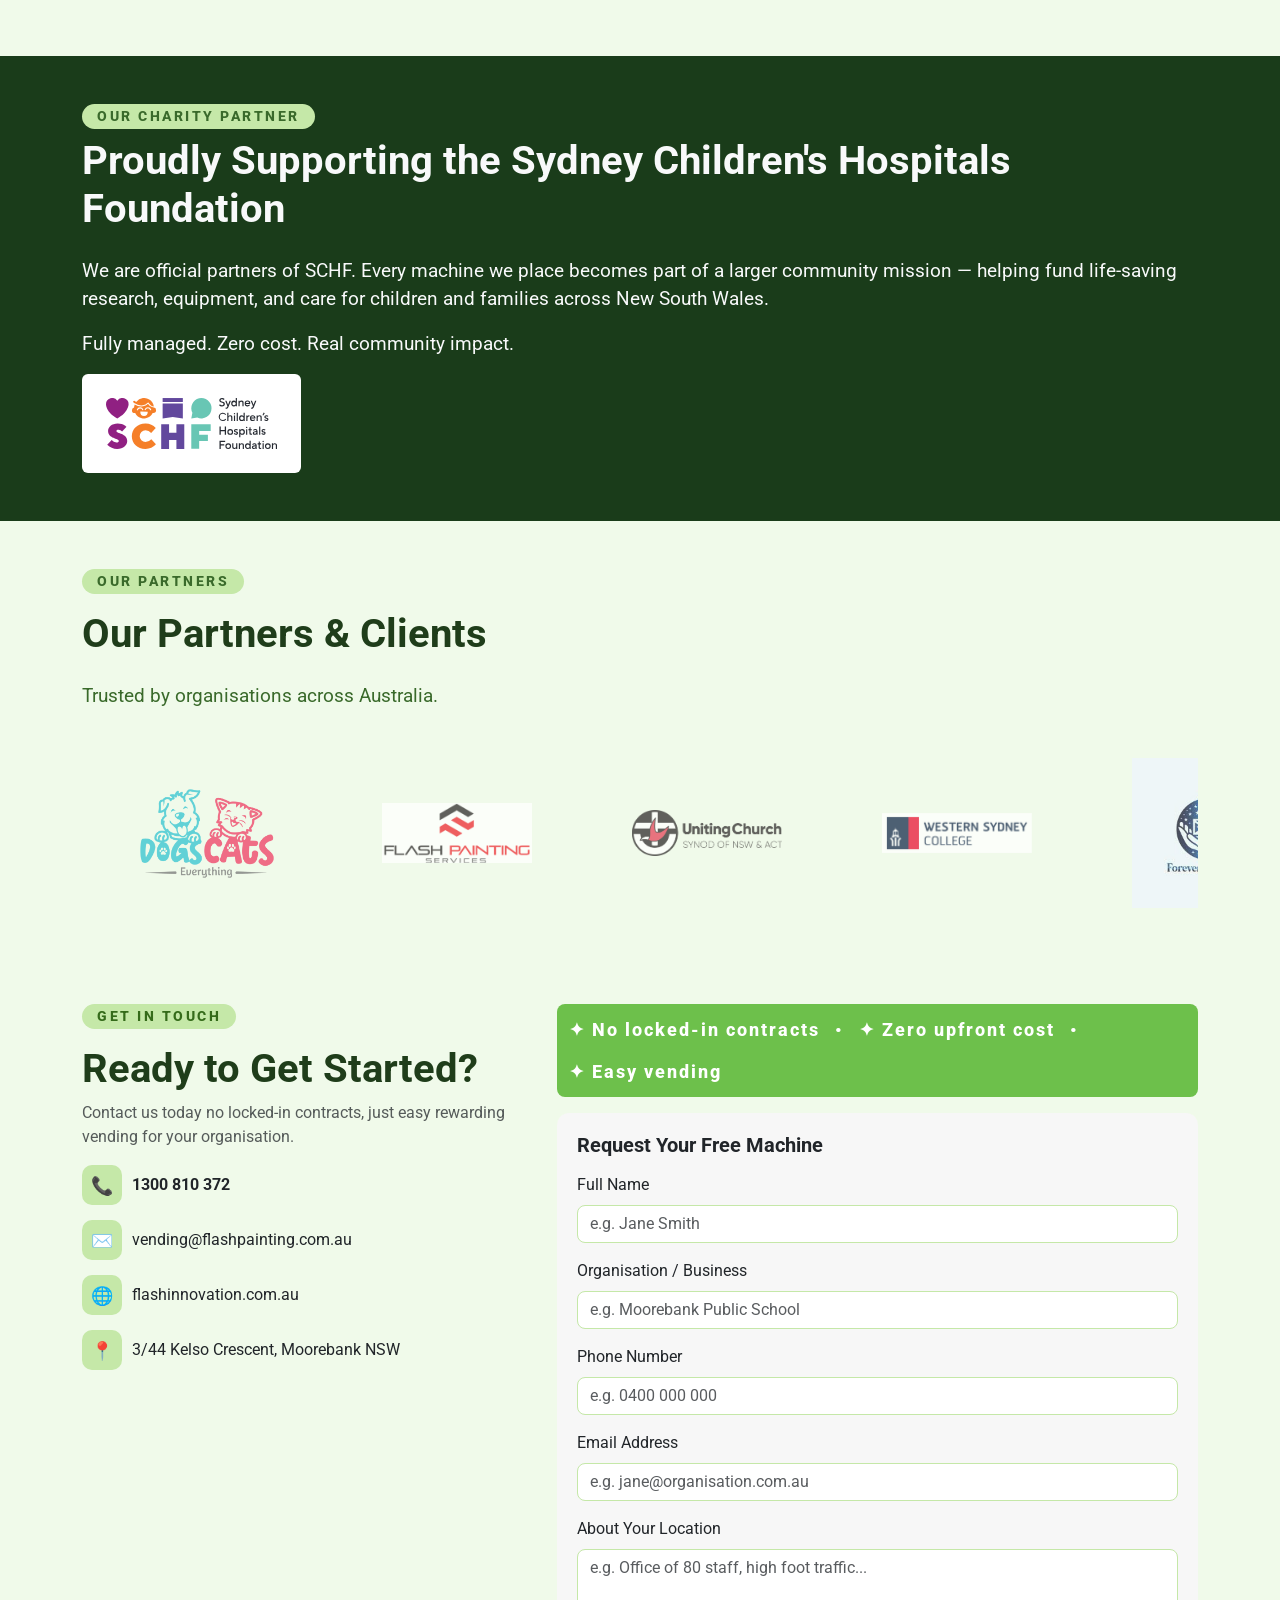
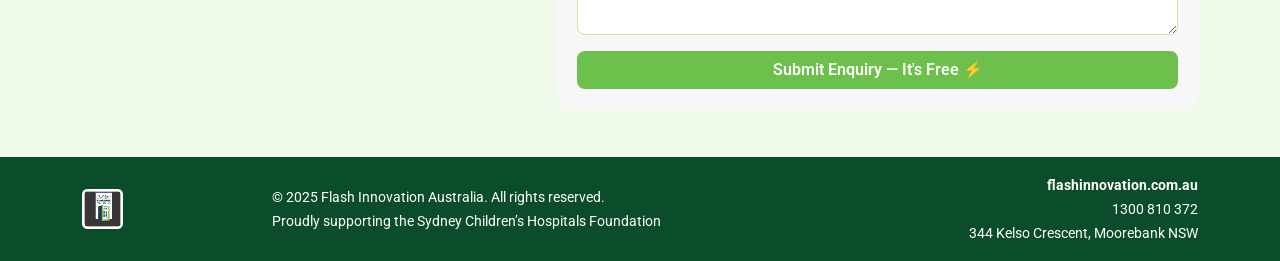
==== commit c5c49551: "add fabicon" ====
--- a/index.html
+++ b/index.html
@@ -9,14 +9,15 @@
   <link href="https://cdn.jsdelivr.net/npm/bootstrap-icons@1.10.5/font/bootstrap-icons.css" rel="stylesheet">
   <link rel="stylesheet" href="style.css">
   <link rel="preconnect" href="https://fonts.googleapis.com">
+  <link rel="icon" type="image/png" href="image33.png">
 <link rel="preconnect" href="https://fonts.gstatic.com" crossorigin>
 <link href="https://fonts.googleapis.com/css2?family=Montserrat+Alternates:ital,wght@0,100;0,200;0,300;0,400;0,500;0,600;0,700;0,800;0,900;1,100;1,200;1,300;1,400;1,500;1,600;1,700;1,800;1,900&family=Montserrat:ital,wght@0,100..900;1,100..900&family=Ramabhadra&family=Roboto:ital,wght@0,100..900;1,100..900&display=swap" rel="stylesheet">
 </head>
 <body>
 
   <!-- Navbar -->
-  <nav class="navbar navbar-expand-lg navbar-light  shadow-sm" style="background-color: #1a3d1a;">
-    <div class="container">
+  <nav class="navbar navbar-expand-lg navbar-dark  px-3  shadow-sm " style="background-color: #1a3d1a; ">
+    <div class="container-fluid mx-5">
       <a class="navbar-brand d-flex align-items-center" href="#">
         <img src="image33.png" alt="Logo" width="40" height="40" class="me-2">
       </a>
@@ -75,7 +76,7 @@
                 </div>
                 <div class="align-left col-11">
                   <h5><b>Easy & Accessible for Your Staff</b></h5>
-                  <p style="font-size: 14px;">Snacks and drinks on-site 24/7 — boost staff morale and productivity instantly.</p>
+                  <p style="font-size: 16px; color: #fff;">Snacks and drinks on-site 24/7 — boost staff morale and productivity instantly.</p>
                 </div>
               </div>              
             </div>
@@ -87,7 +88,7 @@
                 </div>
                 <div class="col-11">
                   <h5><b>Ready to Use — We Do All the Work</b></h5>
-                   <p style="font-size: 14px;">Installation, restocking, maintenance and service — 100% hands-free for you.</p>
+                   <p style="font-size: 16px; color: #fff;">Installation, restocking, maintenance and service — 100% hands-free for you.</p>
                 </div>
               </div>              
             </div>
@@ -99,7 +100,7 @@
                 </div>
                 <div class="col-11">
                   <h5><b>Generate Passive Income</b></h5>
-                   <p style="font-size: 14px;">Earn a monthly revenue share from every sale with zero effort.</p>
+                   <p style="font-size: 16px; color: #fff;">Earn a monthly revenue share from every sale with zero effort.</p>
                 </div>
               </div>              
             </div>
@@ -111,7 +112,7 @@
                 </div>
                 <div class="col-11">
                   <h5><b>We Give Back to Children's Hospital</b></h5>
-                   <p style="font-size: 14px;">A percentage of every sale goes directly to the Sydney Children's Hospitals Foundation.</p>
+                   <p style="font-size: 16px; color: #fff;">A percentage of every sale goes directly to the Sydney Children's Hospitals Foundation.</p>
                 </div>
               </div>              
             </div>
@@ -122,7 +123,7 @@
                 </div>
                 <div class="col-11">
                   <h5><b>⚡ Energy Efficient — Eco Mode Built In</b></h5>
-                   <p style="font-size: 14px;">Built-in energy saving eco mode reduces electricity use and power costs — better for your business and environment.</p>
+                   <p style="font-size: 16px; color: #fff;">Built-in energy saving eco mode reduces electricity use and power costs — better for your business and environment.</p>
                 </div>
               </div>              
             </div>      
@@ -182,7 +183,7 @@
             <p style="margin: 0;">WHO WE ARE</p>
        
           </div>
-            <h1 class="title mb-0">
+            <h1 class="title mb-4">
               100% Stress-Free Vending,<br>  From Start to Finish.
             </h1>
             <p style="font-size: 18px; line-height: 1.6;">
@@ -269,7 +270,7 @@
             <h1 class="title mb-4">
               Every Sale Helps a Child in Need
             </h1>
-            <p>
+            <p style="font-size: 19px;">
               With every Flash Innovation machine placed, a percentage of product sales is proudly donated to the Sydney Children's Hospitals
               Foundation — supporting sick children and families across NSW. <Br>
               Your organisation earns passive income and contributes to one of Australia's most important children's charities.
@@ -298,10 +299,12 @@
             <h1 class="title mb-4 text-light">
              Proudly Supporting the Sydney Children's Hospitals Foundation
             </h1>
-            <p class="text-light">
+            <p class="text-light" style="font-size: 19px;">
            We are official partners of SCHF. Every machine we place becomes part of a larger community mission — helping fund life-saving research, equipment, and care for children and families across New South Wales.
             </p>
-            <p class="text-light" >Fully managed. Zero cost. Real community impact.</p>
+            <p class="text-light" style="font-size: 19px;">
+              Fully managed. Zero cost. Real community impact.
+            </p>
             <div>
                <img class="bg-white p-4 rounded" src="k25lb6zy58g0g.svg" alt="Sydney Children's Hospitals Foundation">
             </div>
@@ -322,8 +325,8 @@
       <div class="badge-custom">
         <p style="margin: 0;">OUR PARTNERS</p>
       </div>
-      <h1 class="title mt-3">Our Partners & Clients</h1>
-      <p>Trusted by organisations across Australia.</p>
+      <h1 class="title mt-3 mb-4">Our Partners & Clients</h1>
+      <p style="font-size: 19px;">Trusted by organisations across Australia.</p>
     </div>
    
 
--- a/style.css
+++ b/style.css
@@ -52,7 +52,12 @@
       transition: transform 0.3s ease, box-shadow 0.3s ease;
     }
 
-
+     p{
+      color: #3A6A2B;
+     }
+     h2{
+      color: #1A3C1A;
+     }
     .left-side {
       background-color: #6dc04b; /* green */
       padding: 0px 0px 0px 40px;
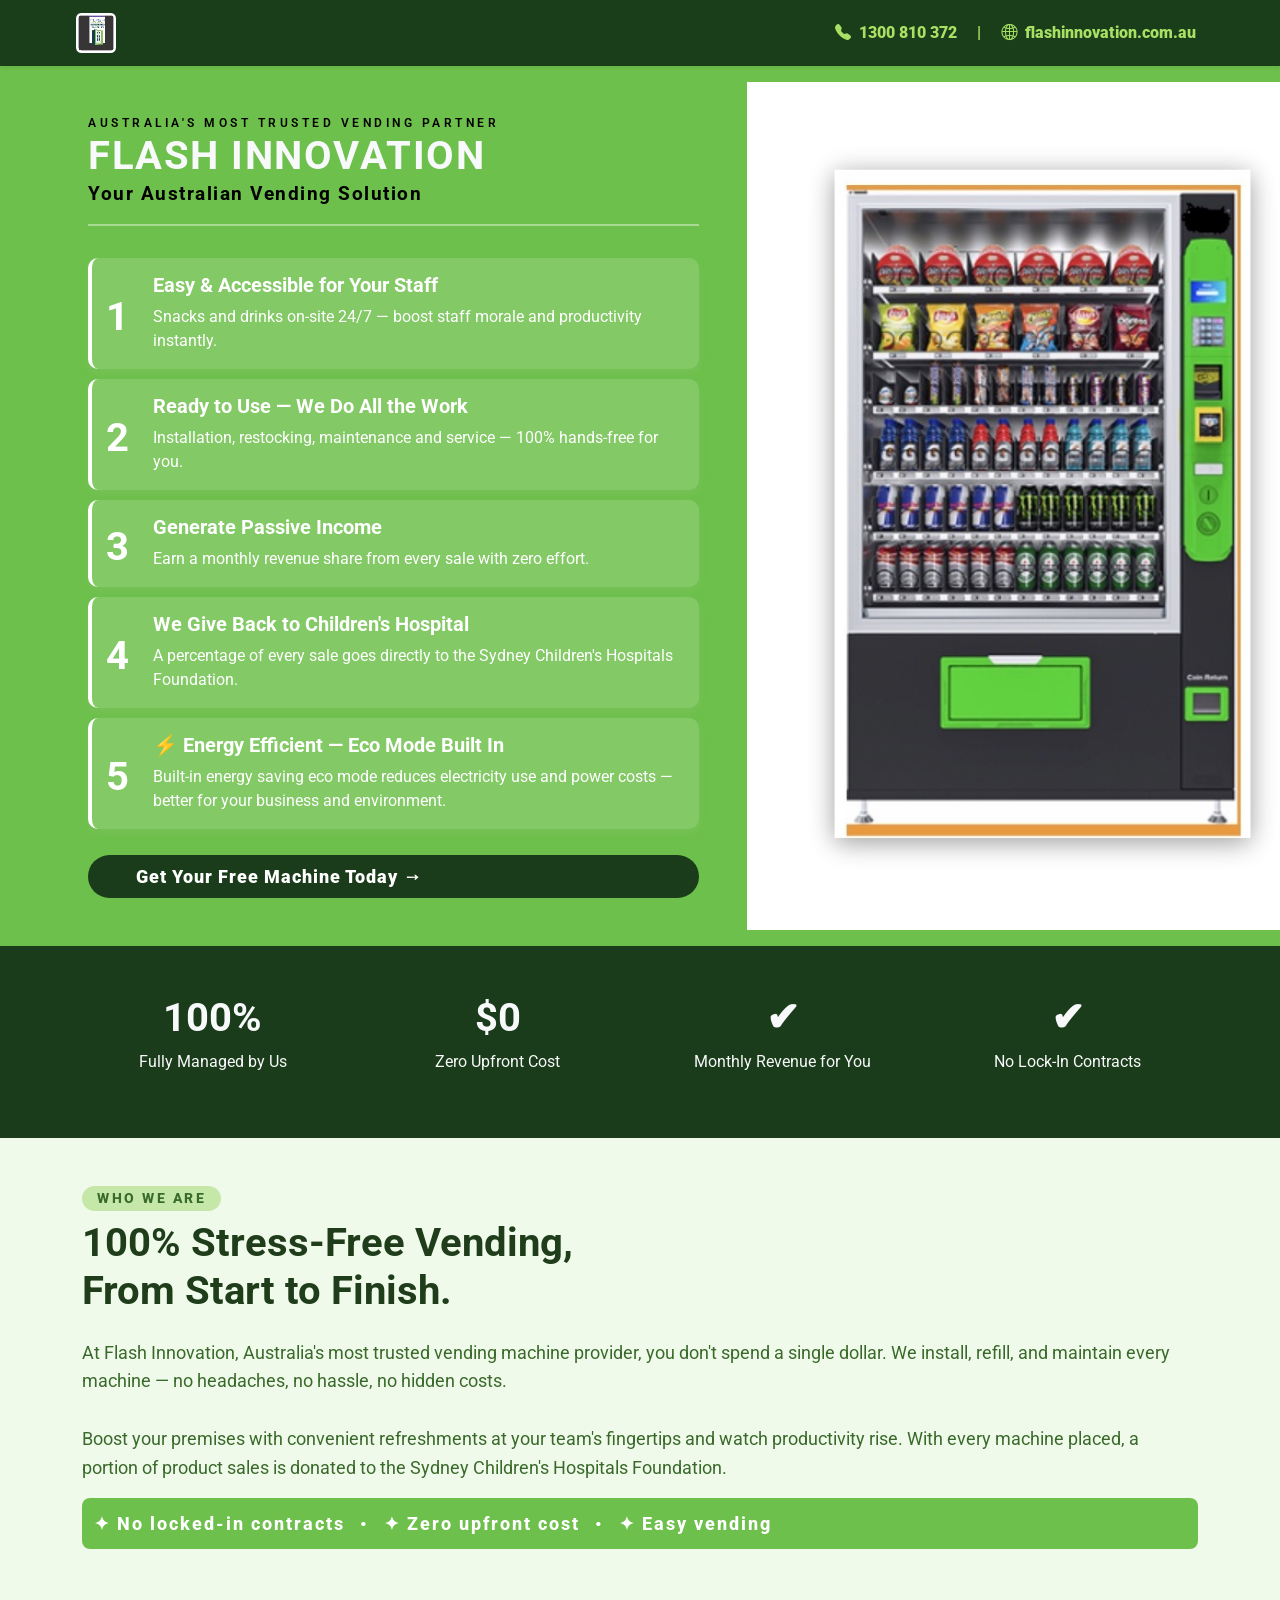
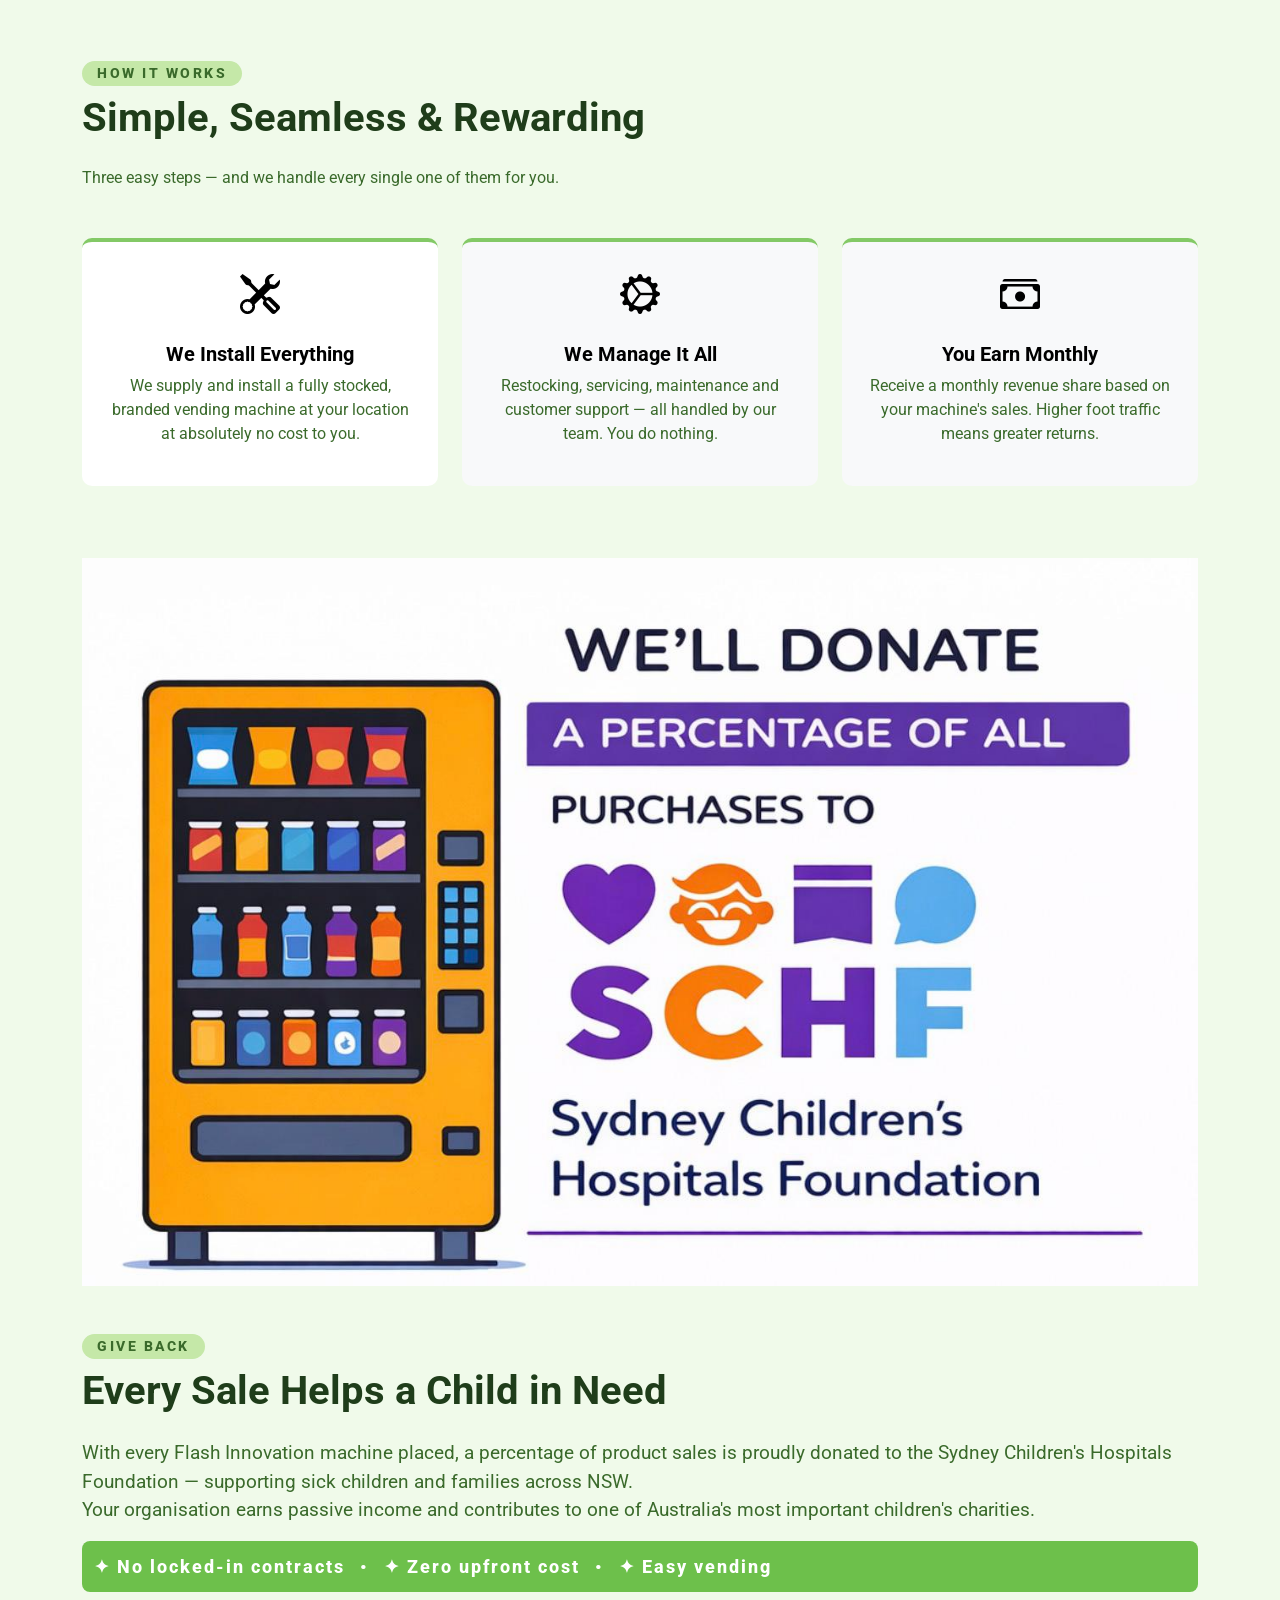
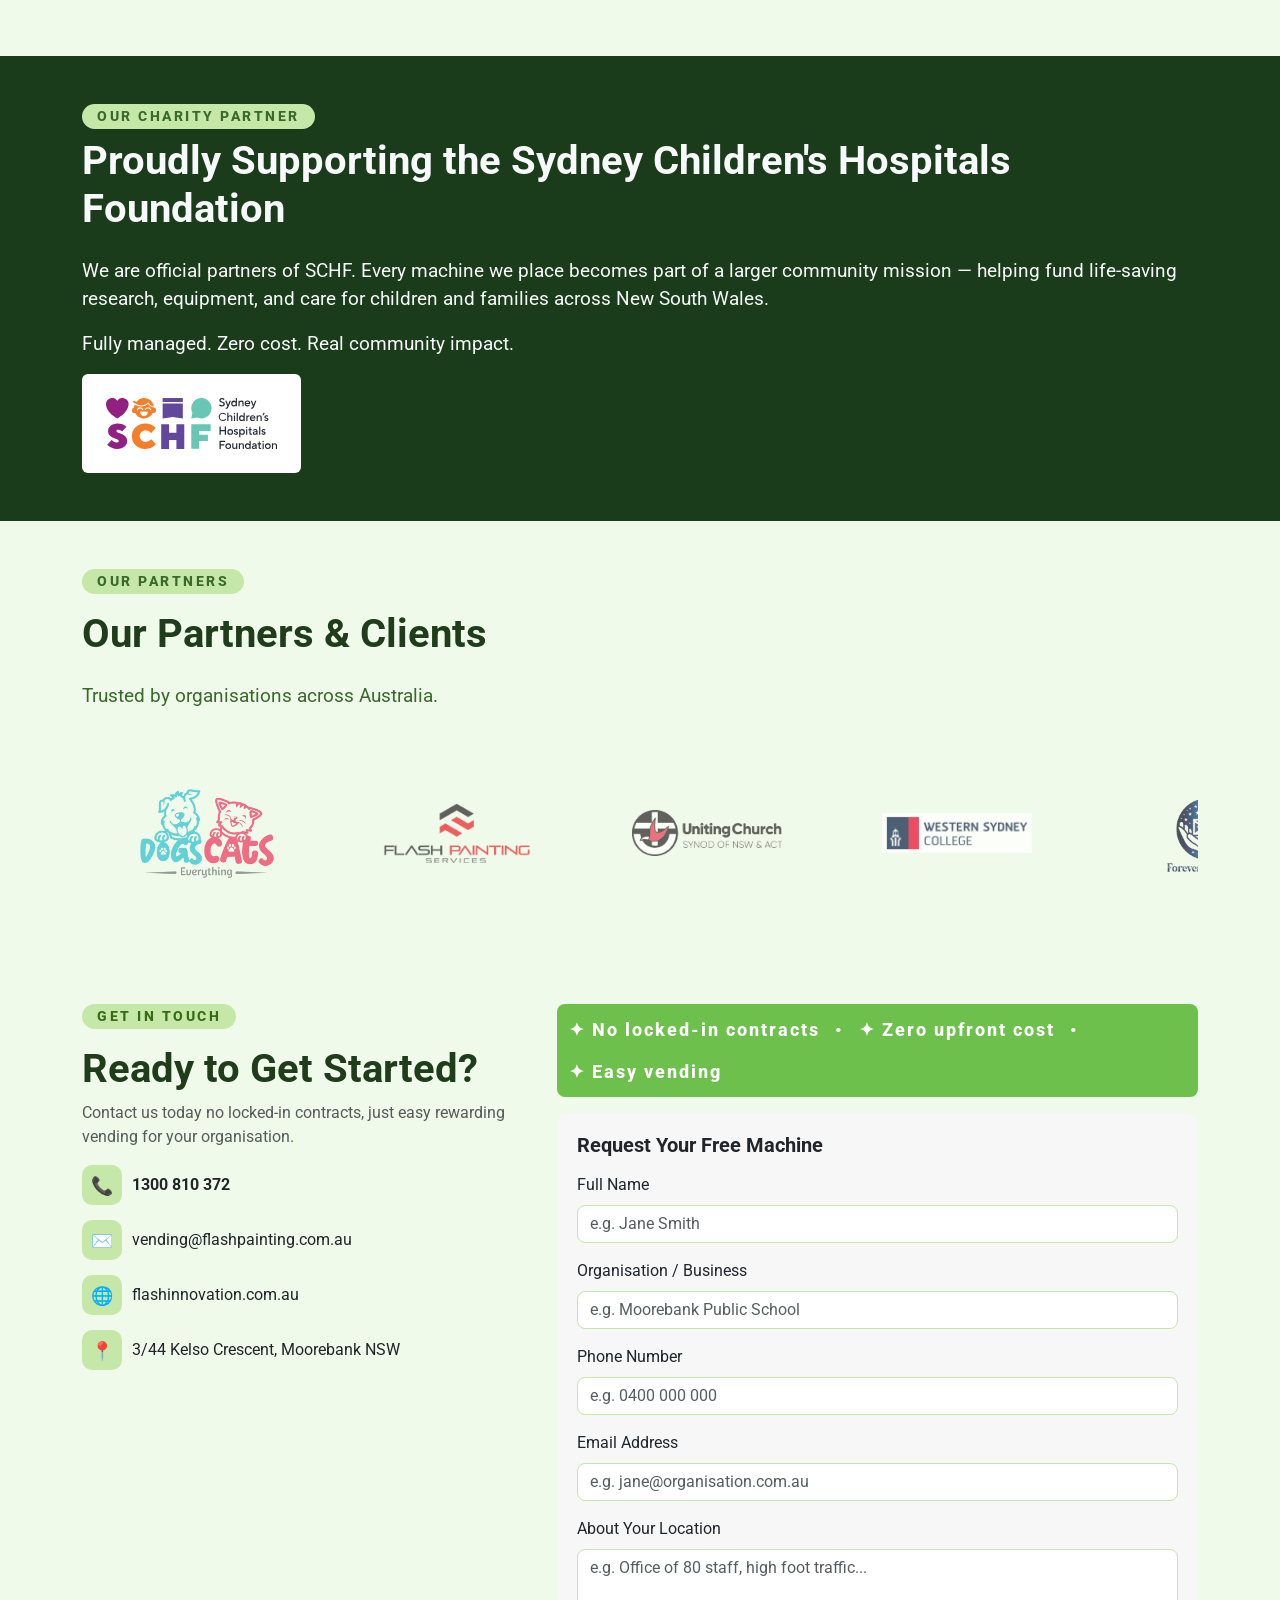
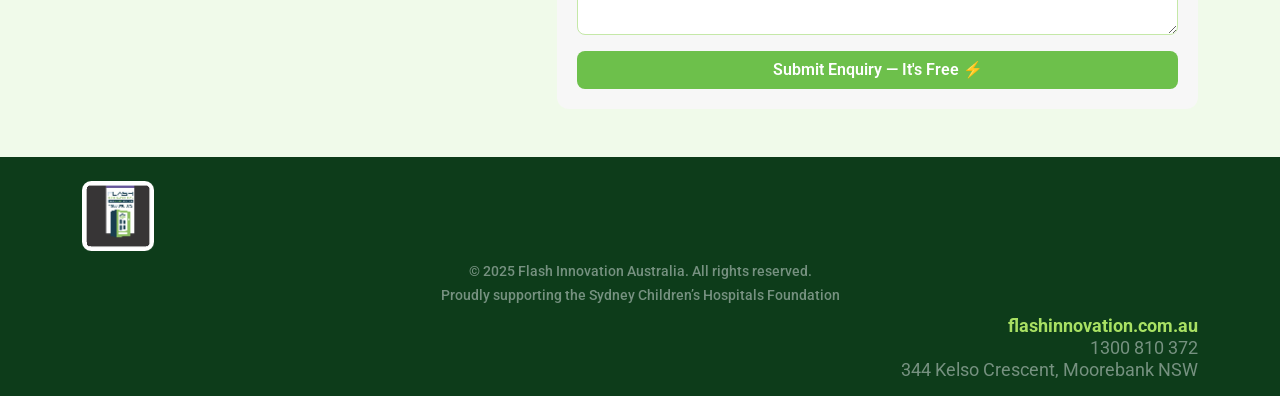
==== commit 77d419df: "add cliend" ====
--- a/index.html
+++ b/index.html
@@ -154,20 +154,20 @@
   <section class="stats-section">
     <div class="container">
       <div class="row text-center justify-content-center">
+        <div class="col-md-3 col-6 stat text">
+          <h2 class="text-light">100%</h2>
+          <p class="text-light">Fully Managed by Us</p>
+        </div>
         <div class="col-md-3 col-6 stat">
-          <h2>100%</h2>
-          <p class="text-light">Fully Managed by Us</p>
+          <h2 class="text-light">$0</h2>
+          <p class="text-light">Zero Upfront Cost</p>
         </div>
         <div class="col-md-3 col-6 stat">
-          <h2>$0</h2>
-          <p class="text-light">Zero Upfront Cost</p>
+          <h2 class="text-light">✔</h2>
+          <p class="text-light">Monthly Revenue for You</p>
         </div>
         <div class="col-md-3 col-6 stat">
-          <h2>✔</h2>
-          <p class="text-light">Monthly Revenue for You</p>
-        </div>
-        <div class="col-md-3 col-6 stat">
-          <h2>✔</h2>
+          <h2 class="text-light">✔</h2>
           <p class="text-light">No Lock-In Contracts</p>
         </div>
       </div>
@@ -356,7 +356,7 @@
 
         <!-- Client 5 -->
         <div class="slide">
-          <img src="foreverMessage_logo.jpeg" alt="Client 5">
+          <img src="foreverMessage_logo.png" alt="Client 5">
         </div>
 
         <!-- Repeat for smooth loop -->
@@ -373,7 +373,7 @@
           <img src="logo-(1).png" alt="Client 4">
         </div>
         <div class="slide">
-          <img src="foreverMessage_logo.jpeg" alt="Client 5">
+          <img src="foreverMessage_logo.png" alt="Client 5">
         </div>
 
       </div>
@@ -475,17 +475,17 @@
 </section>
 
 <!-- Bootstrap 5 Footer -->
-<footer class="bg-success text-white py-3" style="background-color:#0b4d2b !important;">
+<footer class="bg-success text-white py-3" style="background-color:#0D3C1A !important;">
     <div class="container">
-        <div class="row align-items-center text-center text-md-start">
+       
             
             <!-- Left: Logo -->
-            <div class="col-md-2 mb-2 mb-md-0">
-                <img src="image33.png" alt="Logo" class="img-fluid" style="max-height:40px;">
+            <div class="col-md-2 my-2 mb-md-0">
+                <img src="image33.png" alt="Logo" class="img-fluid" style="max-height:70px;">
             </div>
 
             <!-- Center: Text -->
-            <div class="col-md-6 mb-2 mb-md-0">
+            <div class="col-md-6 mb-2 mb-md-0 text-center w-100  mt-2" style=" font-size: 16px; font-weight: 500; color: #769180;">
                 <small>
                     © 2025 Flash Innovation Australia. All rights reserved.<br>
                     Proudly supporting the Sydney Children’s Hospitals Foundation
@@ -493,15 +493,13 @@
             </div>
 
             <!-- Right: Contact Info -->
-            <div class="col-md-4 text-md-end">
-                <small>
-                    <strong>flashinnovation.com.au</strong><br>
-                    1300 810 372<br>
-                    344 Kelso Crescent, Moorebank NSW
-                </small>
-            </div>
-
-        </div>
+           <div class="col-md-4 text-md-end text-end w-100 mt-2" style="line-height: 1.2; color: #769180;">
+              <small style="margin: 0; font-size: 18px;">
+                <strong style="color: #A8E063;">flashinnovation.com.au</strong><br>
+                1300 810 372<br>
+                344 Kelso Crescent, Moorebank NSW
+              </small>
+            </div>
     </div>
 </footer>
 
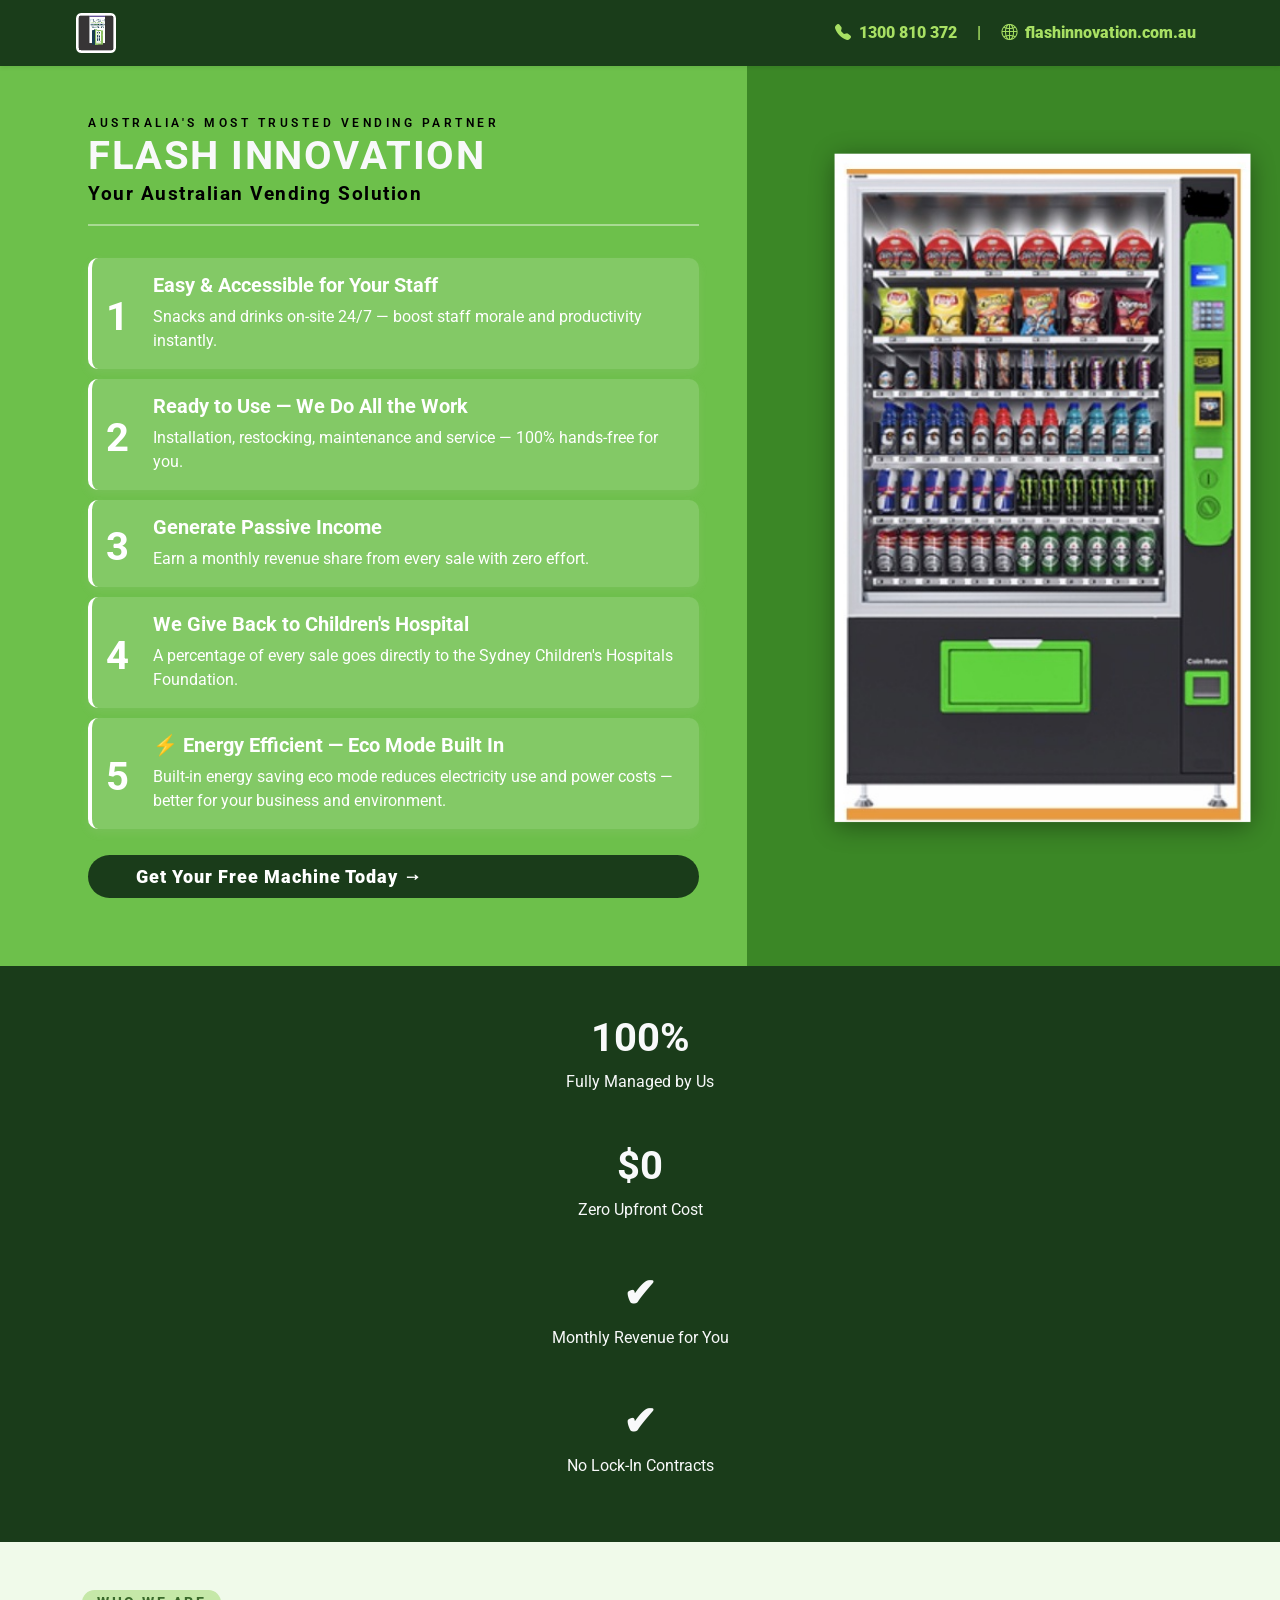
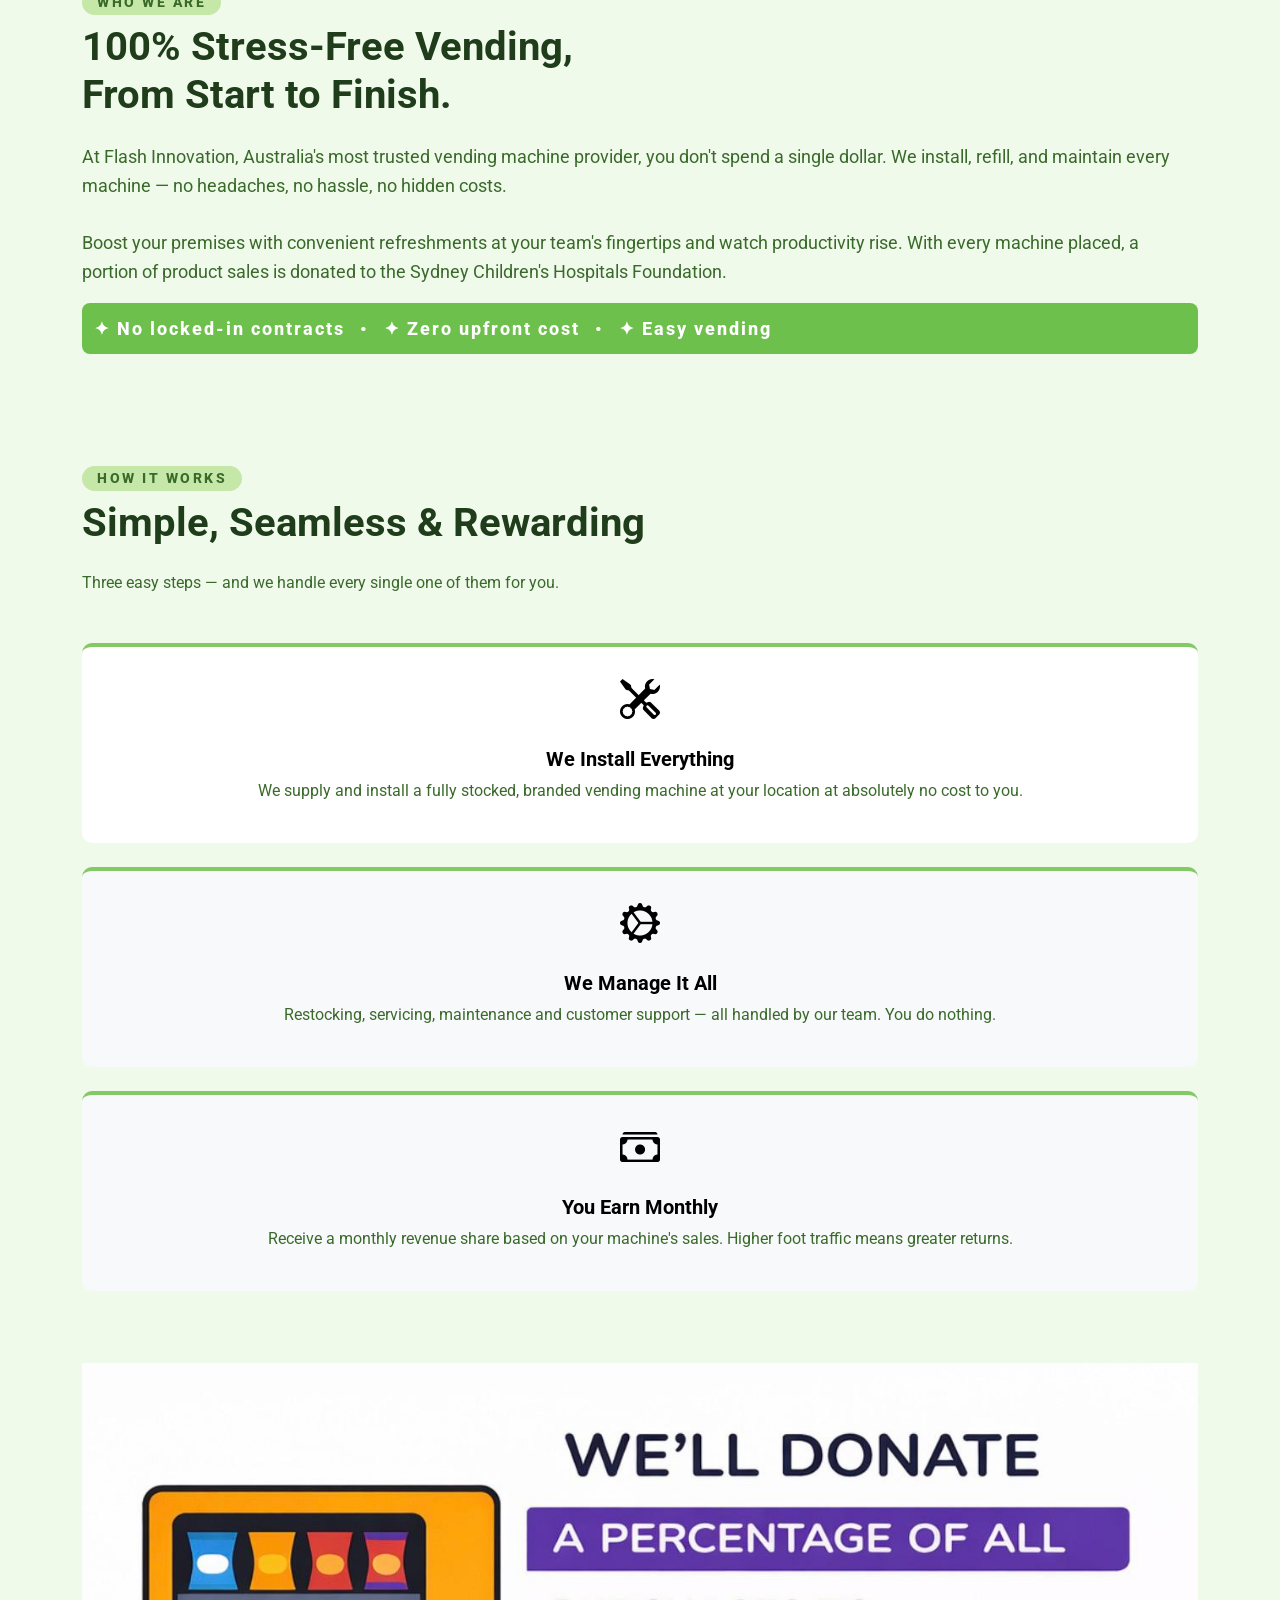
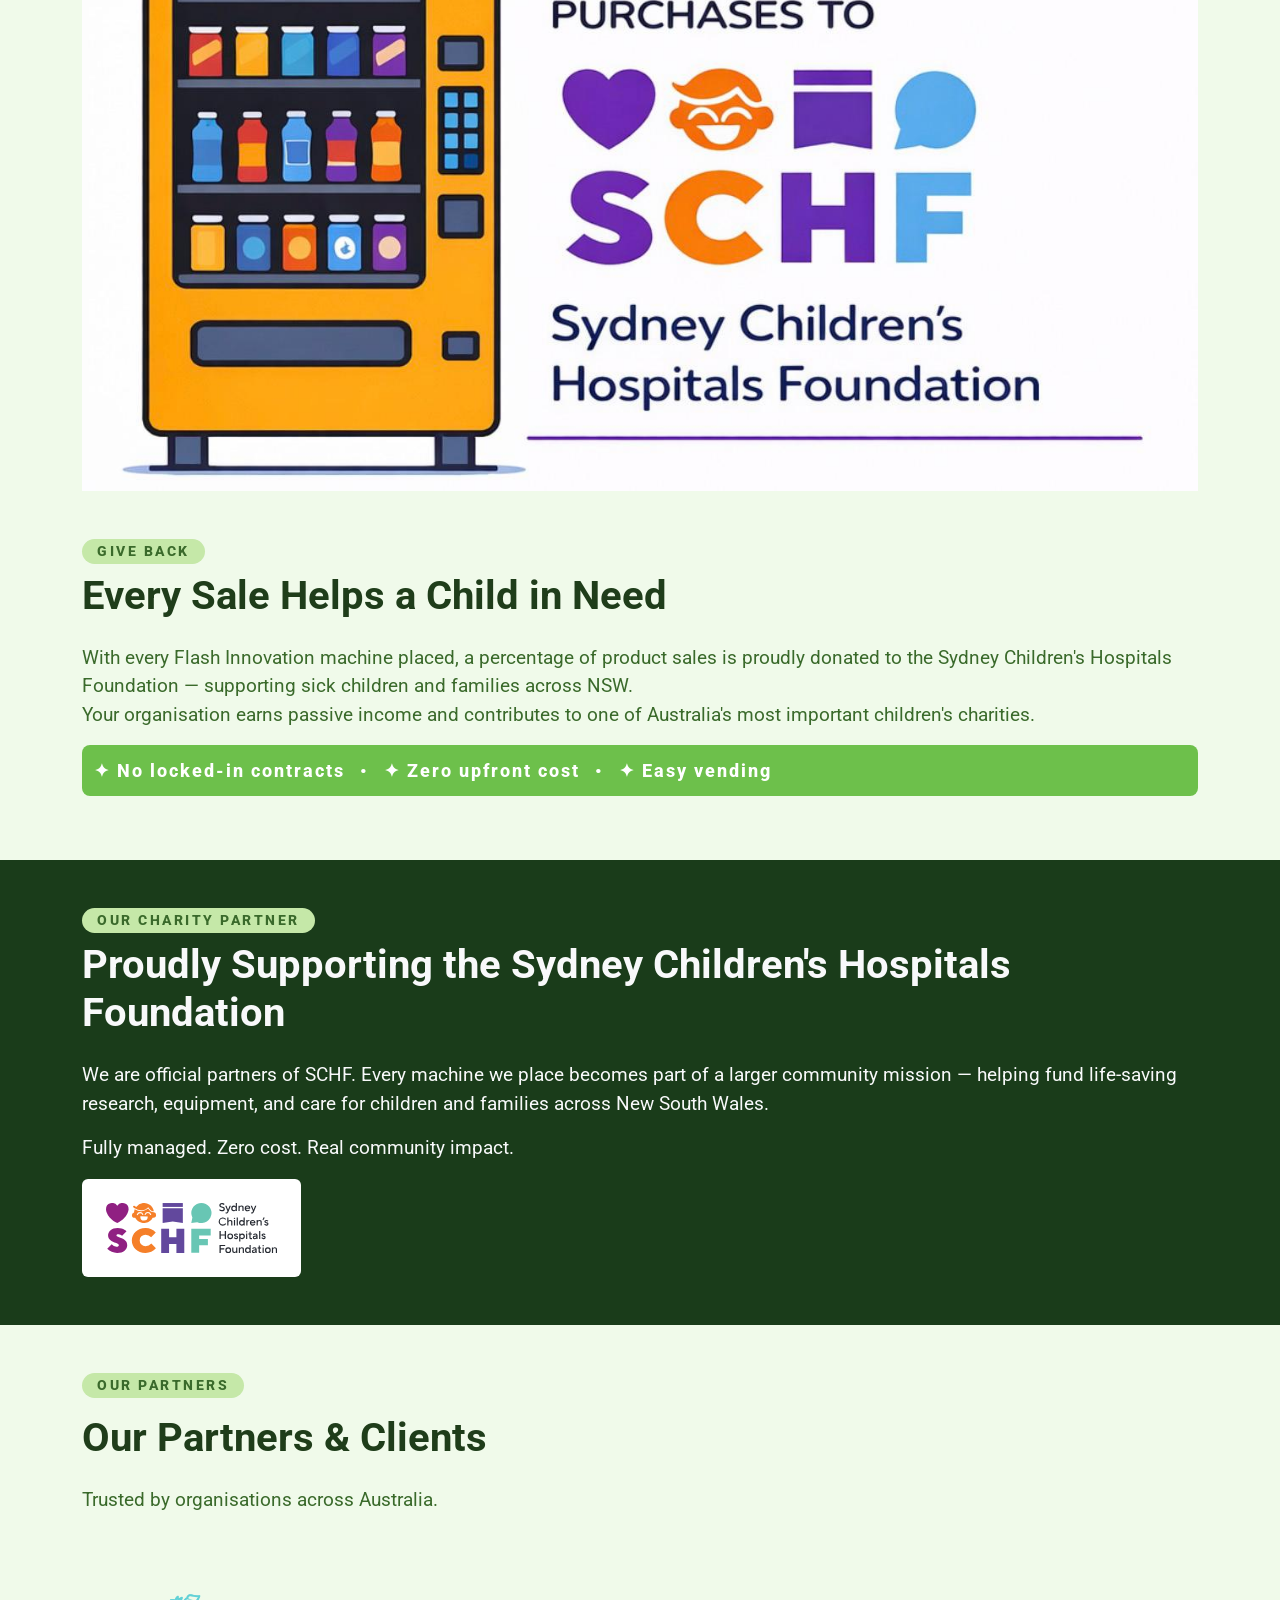
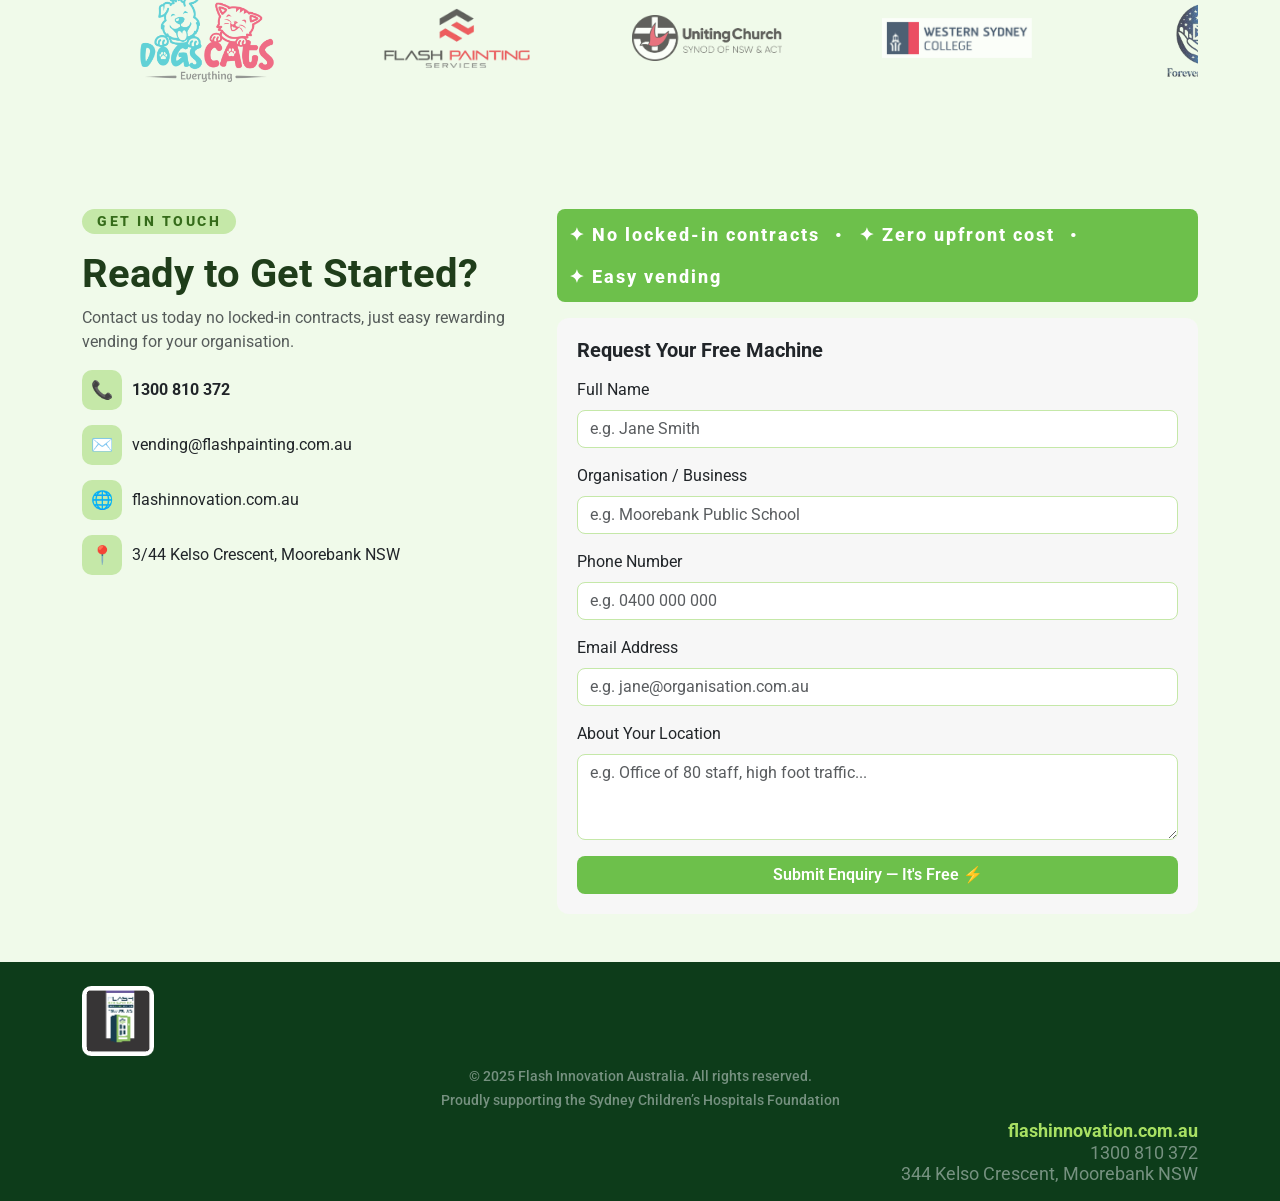
==== commit bcb61a49: "change the card desgin" ====
--- a/index.html
+++ b/index.html
@@ -139,7 +139,7 @@
       <div class="col-lg-5 mb-2 mb-lg-0 right-side text-center">
        
           <div class="vending-image">
-            <img src="image14.png" class="img-fluid" alt="Vending Machine">
+            <img src="image14.png" class="img-fluid"  style="width: 100%; height: auto;" alt="Vending Machine">
           </div>
       
       </div>
@@ -154,19 +154,23 @@
   <section class="stats-section">
     <div class="container">
       <div class="row text-center justify-content-center">
-        <div class="col-md-3 col-6 stat text">
+        <!-- <div class="col-md-3 col-6 stat text"> -->
+        <div class="col-12 stat">
           <h2 class="text-light">100%</h2>
           <p class="text-light">Fully Managed by Us</p>
         </div>
-        <div class="col-md-3 col-6 stat">
+        <!-- <div class="col-md-3 col-6 stat"> -->
+          <div class="col-12 stat">
           <h2 class="text-light">$0</h2>
           <p class="text-light">Zero Upfront Cost</p>
         </div>
-        <div class="col-md-3 col-6 stat">
+        <!-- <div class="col-md-3 col-6 stat"> -->
+          <div class="col-12 stat">
           <h2 class="text-light">✔</h2>
           <p class="text-light">Monthly Revenue for You</p>
         </div>
-        <div class="col-md-3 col-6 stat">
+        <div class="col-12 stat">
+        <!-- <div class="col-md-3 col-6 stat"> -->
           <h2 class="text-light">✔</h2>
           <p class="text-light">No Lock-In Contracts</p>
         </div>
@@ -219,7 +223,8 @@
         <div class="row justify-content-center">
 
           <!-- Step 1 -->
-          <div class="col-md-4 mb-4">
+          <!-- <div class="col-md-4 mb-4"> -->
+          <div class="col-12 mb-4">
             <div class="card h-100 text-center p-4" 
                 style="background-color: #fff; color: #000; border: none; border-radius: 10px; border-top: #83c966 solid 4px;">
               <!-- Icon -->
@@ -230,7 +235,8 @@
           </div>
 
           <!-- Step 2 -->
-          <div class="col-md-4 mb-4">
+          <!-- <div class="col-md-4 mb-4"> -->
+               <div class="col-12 mb-4">
             <div class="card h-100 text-center p-4" 
                 style="background-color: #f8f9fa; color: #000; border: none; border-radius: 10px; border-top: #83c966 solid 4px;">
               <i class="bi bi-gear-wide-connected fs-1 mb-3"></i>           
@@ -240,7 +246,8 @@
           </div>
 
           <!-- Step 3 -->
-          <div class="col-md-4 mb-4">
+          <!-- <div class="col-md-4 mb-4"> -->
+               <div class="col-12 mb-4">
             <div class="card h-100 text-center p-4" 
                 style="background-color: #f8f9fa; color: #000; border: none; border-radius: 10px; border-top: #83c966 solid 4px;">
               <i class="bi bi-cash-stack fs-1 mb-3"></i>
--- a/style.css
+++ b/style.css
@@ -61,10 +61,12 @@
     .left-side {
       background-color: #6dc04b; /* green */
       padding: 0px 0px 0px 40px;
+      height: 100vh;
     }
 
     .right-side {
-      background-color: #ffffff;
+      background-color: #3B8726;
+            height: 100vh;
     }
 
 
